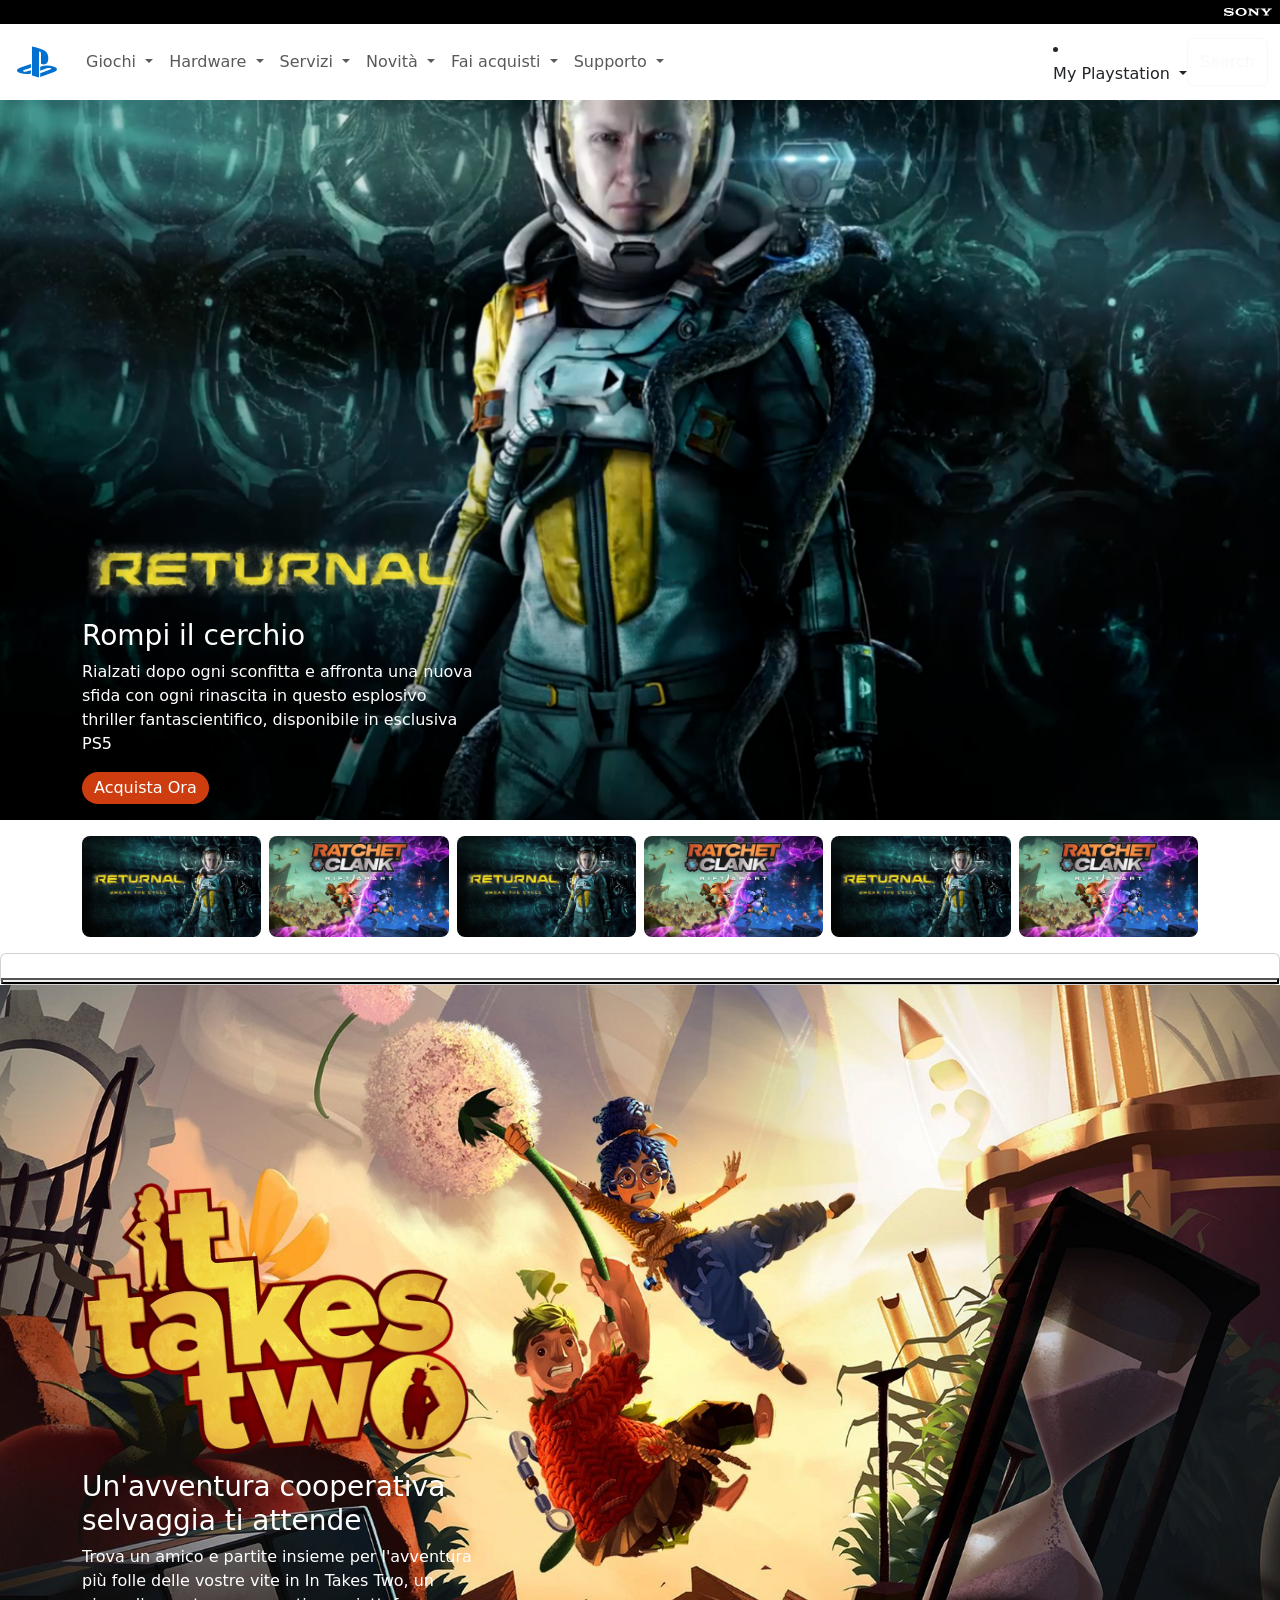
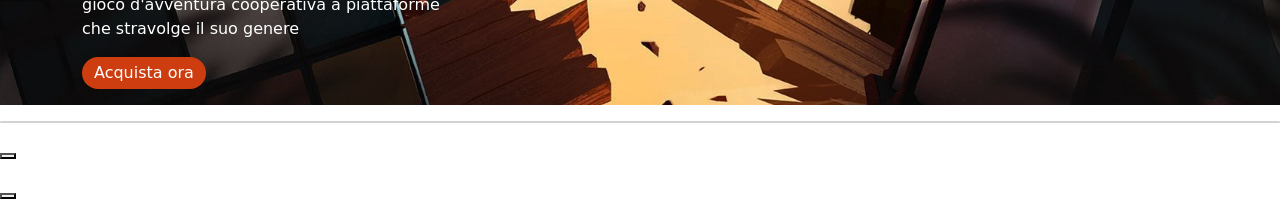
==== index.html @ 04f94340 "add hero component + slider" ====
<!DOCTYPE html>
<html lang="en">
  <head>
    <meta charset="UTF-8" />
    <meta http-equiv="X-UA-Compatible" content="IE=edge" />
    <meta name="viewport" content="width=device-width, initial-scale=1.0" />
    <link
      href="https://cdn.jsdelivr.net/npm/bootstrap@5.0.2/dist/css/bootstrap.min.css"
      rel="stylesheet"
      integrity="sha384-EVSTQN3/azprG1Anm3QDgpJLIm9Nao0Yz1ztcQTwFspd3yD65VohhpuuCOmLASjC"
      crossorigin="anonymous"
    />
    <script
      src="https://cdn.jsdelivr.net/npm/bootstrap@5.0.2/dist/js/bootstrap.bundle.min.js"
      integrity="sha384-MrcW6ZMFYlzcLA8Nl+NtUVF0sA7MsXsP1UyJoMp4YLEuNSfAP+JcXn/tWtIaxVXM"
      crossorigin="anonymous"
    ></script>

    <link rel="stylesheet" href="./css/style.css" />
    <title>Playstation</title>
  </head>

  <body>
    <header>
      <div class="justify-content-end d-flex">
        <img src="./img/sony_logo.svg" alt="Logo Sony" />
      </div>
      <nav class="navbar navbar-expand-lg navbar-light">
        <div class="container-fluid">
          <a class="navbar-brand" href="#">
            <img src="./img/play_logo.svg" alt="Logo Playstation" />
          </a>

          <button
            class="navbar-toggler"
            type="button"
            data-bs-toggle="collapse"
            data-bs-target="#navbarColor01"
            aria-controls="navbarColor01"
            aria-expanded="false"
            aria-label="Toggle navigation"
          >
            <span class="navbar-toggler-icon"></span>
          </button>
          <div class="collapse navbar-collapse" id="navbarColor01">
            <ul class="navbar-nav me-auto mb-2 mb-lg-0">
              <li class="nav-item dropdown">
                <a
                  class="nav-link dropdown-toggle"
                  href="#"
                  id="navbarGames"
                  role="button"
                  data-bs-toggle="dropdown"
                  aria-expanded="false"
                >
                  Giochi
                </a>
                <ul class="dropdown-menu" aria-labelledby="navbarGames"></ul>
              </li>

              <li class="nav-item dropdown">
                <a
                  class="nav-link dropdown-toggle"
                  href="#"
                  id="navbarHardware"
                  role="button"
                  data-bs-toggle="dropdown"
                  aria-expanded="false"
                >
                  Hardware
                </a>
                <ul class="dropdown-menu" aria-labelledby="navbarHardware"></ul>
              </li>

              <li class="nav-item dropdown">
                <a
                  class="nav-link dropdown-toggle"
                  href="#"
                  id="navbarServices"
                  role="button"
                  data-bs-toggle="dropdown"
                  aria-expanded="false"
                >
                  Servizi
                </a>
                <ul class="dropdown-menu" aria-labelledby="navbarServices"></ul>
              </li>

              <li class="nav-item dropdown">
                <a
                  class="nav-link dropdown-toggle"
                  href="#"
                  id="navbarNews"
                  role="button"
                  data-bs-toggle="dropdown"
                  aria-expanded="false"
                >
                  Novità
                </a>
                <ul class="dropdown-menu" aria-labelledby="navbarNews"></ul>
              </li>

              <li class="nav-item dropdown">
                <a
                  class="nav-link dropdown-toggle"
                  href="#"
                  id="navbarBuy"
                  role="button"
                  data-bs-toggle="dropdown"
                  aria-expanded="false"
                >
                  Fai acquisti
                </a>
                <ul class="dropdown-menu" aria-labelledby="navbarBuy"></ul>
              </li>

              <li class="nav-item dropdown">
                <a
                  class="nav-link dropdown-toggle"
                  href="#"
                  id="navbarSupport"
                  role="button"
                  data-bs-toggle="dropdown"
                  aria-expanded="false"
                >
                  Supporto
                </a>
                <ul class="dropdown-menu" aria-labelledby="navbarSupport"></ul>
              </li>
            </ul>
            <div class="d-flex">
              <li class="nav-item dropdown">
                <a
                  class="nav-link dropdown-toggle"
                  href="#"
                  id="navbarMyPlaystation"
                  role="button"
                  data-bs-toggle="dropdown"
                  aria-expanded="false"
                >
                  My Playstation
                </a>
                <ul
                  class="dropdown-menu"
                  aria-labelledby="navbarMyPlaystation"
                ></ul>
              </li>

              <button class="btn btn-outline-light" type="submit">
                Search
              </button>
            </div>
          </div>
        </div>
      </nav>
    </header>

    <section class="hero-carousel">
      <div class="hero hero--returnal">
        <div
          class="container text-white d-flex flex-column justify-content-end"
        >
          <img
            class="returnal-banner-logo"
            src="./img/returnal-hero-banner-logo.png"
            alt="Logo Returnal"
          />
          <h3>Rompi il cerchio</h3>
          <p>
            Rialzati dopo ogni sconfitta e affronta una nuova sfida con ogni
            rinascita in questo esplosivo thriller fantascientifico, disponibile
            in esclusiva PS5
          </p>
          <button class="btn btn-pill align-self-start">Acquista Ora</button>
        </div>
      </div>

      <div class="container hero-carousel__slider">
        <div class="row row-cols-2 row-cols-sm-3 row-cols-lg-6 g-2">
          <div class="col">
            <img
              class="rounded-3 slider-img slider-img--active"
              src="./img/returnal-listing-thumb-01-ps5.jpg"
              alt=""
            />
          </div>

          <div class="col">
            <img
              class="rounded-3 slider-img"
              src="./img/ratchet-and-clank-rift-apart-keyart.jpg"
              alt=""
            />
          </div>

          <div class="col">
            <img
              class="rounded-3 slider-img"
              src="./img/returnal-listing-thumb-01-ps5.jpg"
              alt=""
            />
          </div>

          <div class="col">
            <img
              class="rounded-3 slider-img"
              src="./img/ratchet-and-clank-rift-apart-keyart.jpg"
              alt=""
            />
          </div>

          <div class="col">
            <img
              class="rounded-3 slider-img"
              src="./img/returnal-listing-thumb-01-ps5.jpg"
              alt=""
            />
          </div>

          <div class="col">
            <img
              class="rounded-3 slider-img"
              src="./img/ratchet-and-clank-rift-apart-keyart.jpg"
              alt=""
            />
          </div>
        </div>
      </div>
    </section>

    <section class="ps5">
      <div class="section-header">
        <h2></h2>
        <p></p>
      </div>

      <div class="card card--hor">
        <h3></h3>
        <p></p>
        <button></button>
      </div>
      <!-- imgs-grid -->
    </section>

    <section class="hero hero--it-takes-two">
      <div class="container text-white d-flex flex-column justify-content-end">
        <img
          class="it-takes-two-banner-logo"
          src="./img/it-takes-two-logo.png"
          alt="Logo It Takes Two"
        />
        <h3>Un'avventura cooperativa selvaggia ti attende</h3>
        <p>
          Trova un amico e partite insieme per l'avventura più folle delle
          vostre vite in In Takes Two, un gioco d'avventura cooperativa a
          piattaforme che stravolge il suo genere
        </p>
        <button class="btn btn-pill align-self-start">Acquista ora</button>
      </div>
    </section>

    <section class="new-releases">
      <div class="section-header">
        <h2></h2>
        <p></p>
      </div>

      <!-- cards-grid -->
      <div class="card-game"></div>
    </section>

    <section class="ps4">
      <div class="section-header">
        <h2></h2>
        <p></p>
      </div>

      <!-- cards-grid -->
      <div class="card card--ver"></div>
    </section>

    <section class="ps-plus banner">
      <p></p>
      <button></button>
      <img src="" alt="" />
    </section>

    <section class="ps-store-discounts">
      <div class="section-header">
        <h2></h2>
        <p></p>
      </div>

      <!-- imgs-grid -->
    </section>

    <section class="ps-now banner">
      <p></p>
      <button></button>
      <img src="" alt="" />
    </section>

    <section class="socials"></section>

    <footer></footer>
  </body>
</html>
---- css/style.css ----
:root {
  --btn-orange: #cd3d0f;
}

img {
  width: 100%;
}

header .justify-content-end {
  background-color: black;
  padding: 0.5rem;
}

header .justify-content-end img {
  width: 3rem;
}

.hero {
  background-size: cover;
  background-position: center;
  background-repeat: no-repeat;
  height: 80vh;
}

.hero--returnal {
  background-image: url(../img/jumbo-bg.png);
}

.hero--it-takes-two {
  background-image: url(../img/it-takes-two-hero-banner-desktop.jpg);
}

.hero.hero--returnal .container,
.hero.hero--it-takes-two .container {
  height: 100%;
  padding-bottom: 1rem;
}

.hero-carousel__slider {
  margin-top: 1rem;
}

.returnal-banner-logo {
  width: 65%;
  margin-bottom: 1rem;
}

.it-takes-two-banner-logo {
  width: 65%;
  margin-bottom: 1rem;
}

.btn-pill {
  border-radius: 50px;
  background-color: var(--btn-orange);
  color: white;
  border: none;
  padding: 0.5rem 0.75rem;
  line-height: 1;
}

@media screen and (min-width: 992px) {
  .hero h3,
  .hero p,
  .hero img {
    width: 35%;
  }
}
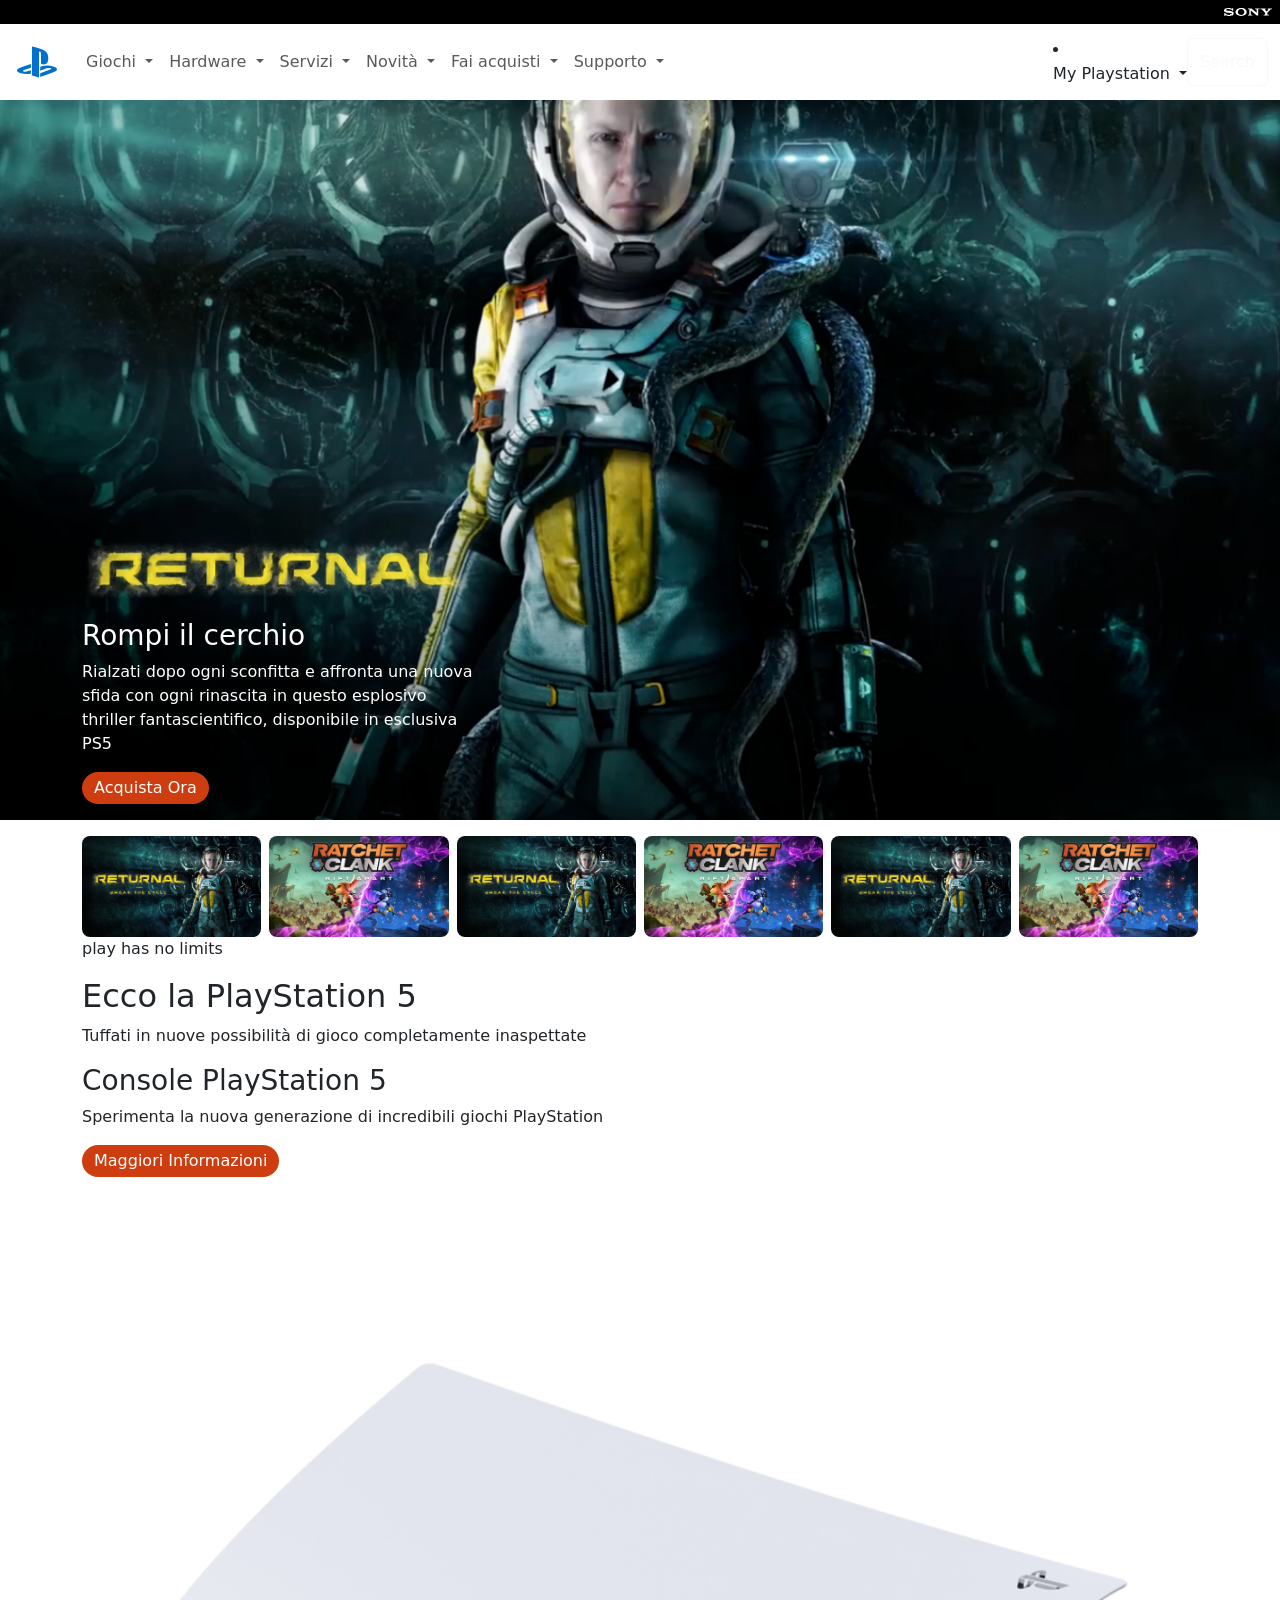
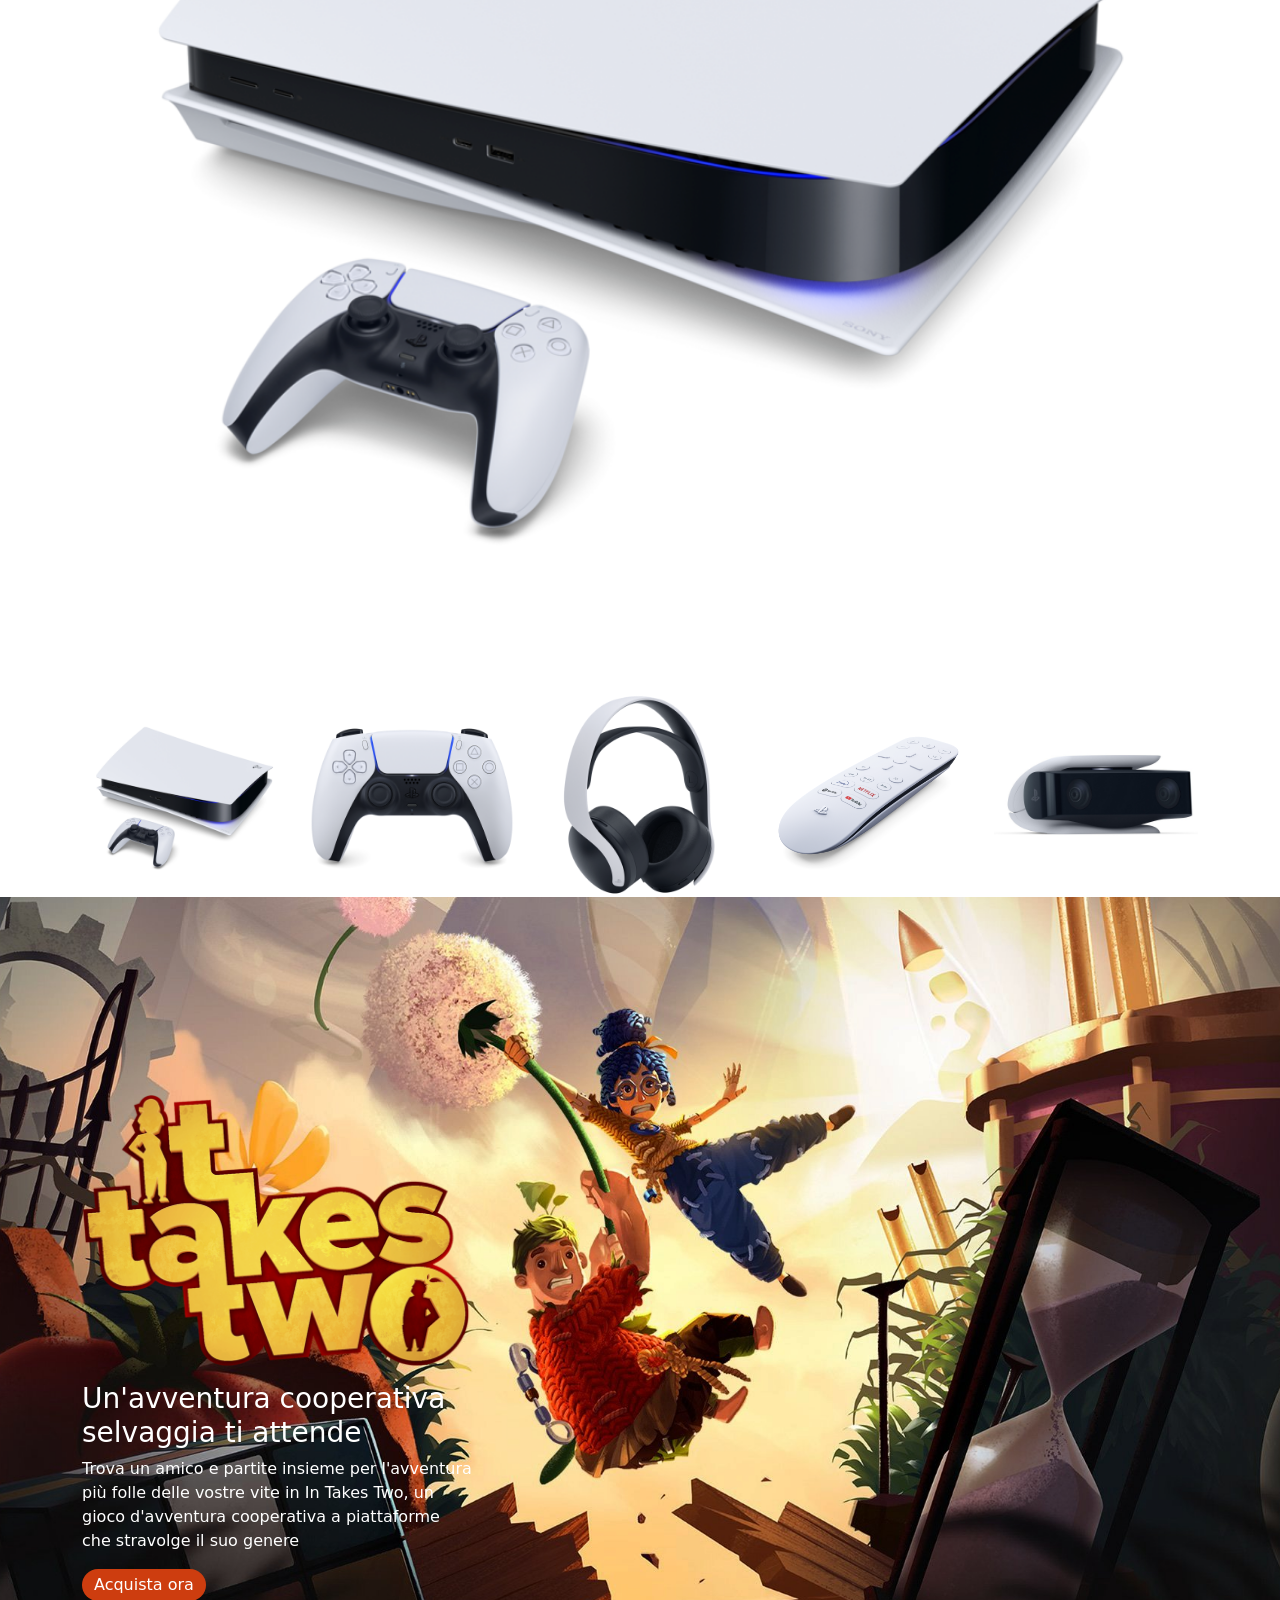
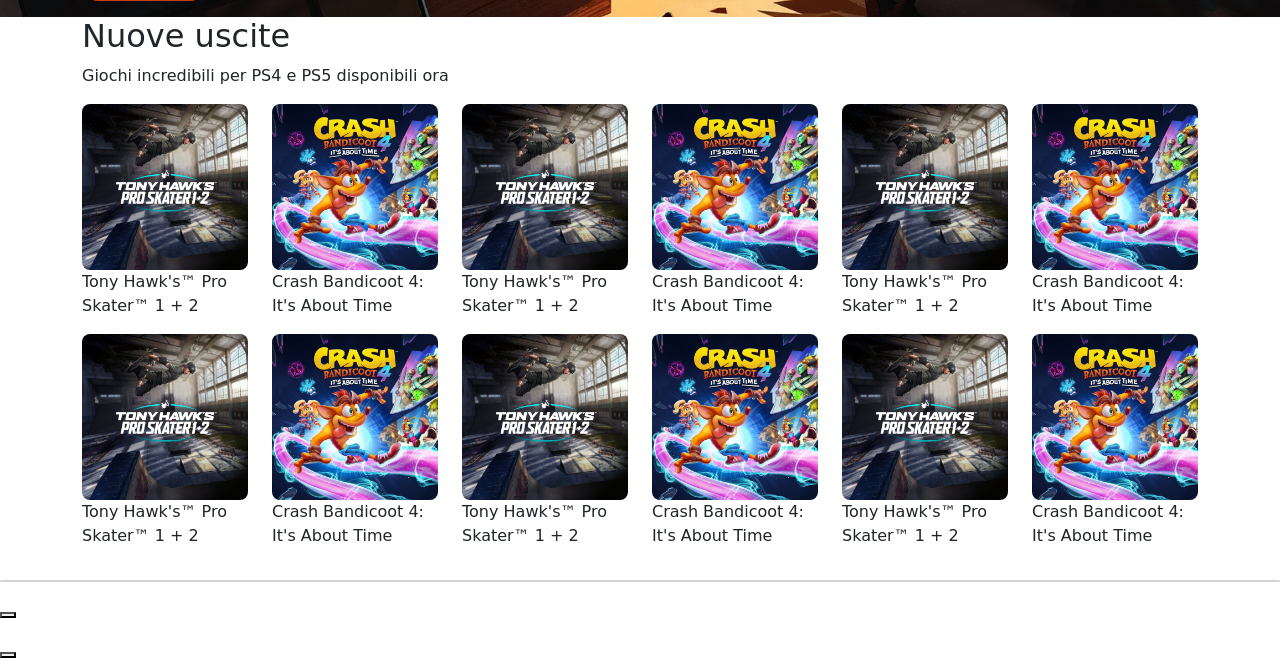
==== commit d44de700: "add "new releases"" ====
--- a/index.html
+++ b/index.html
@@ -229,17 +229,62 @@
     </section>
 
     <section class="ps5">
-      <div class="section-header">
-        <h2></h2>
-        <p></p>
-      </div>
-
-      <div class="card card--hor">
-        <h3></h3>
-        <p></p>
-        <button></button>
-      </div>
-      <!-- imgs-grid -->
+      <div class="section-header container">
+        <p class="ps5__subtitle">play has no limits</p>
+        <h2>Ecco la PlayStation 5</h2>
+        <p>Tuffati in nuove possibilità di gioco completamente inaspettate</p>
+      </div>
+
+      <div class="card-custom card--hor container">
+        <h3>Console PlayStation 5</h3>
+        <p>Sperimenta la nuova generazione di incredibili giochi PlayStation</p>
+        <button class="btn btn-pill btn--blue">Maggiori Informazioni</button>
+        <img src="./img/playstation-5-thumb.png" alt="Ps5" />
+      </div>
+
+      <div class="container">
+        <div class="row row-cols-3 row-cols-md-5">
+          <div class="col ps5__image--active">
+            <img
+              class="ps5__image"
+              src="./img/playstation-5-thumb.png"
+              alt="Ps5"
+            />
+          </div>
+
+          <div class="col">
+            <img
+              class="ps5__image"
+              src="./img/joypad-thumb.png"
+              alt="Ps5 Joypad"
+            />
+          </div>
+
+          <div class="col">
+            <img
+              class="ps5__image"
+              src="./img/headset-thumb.png"
+              alt="Ps5 Headset"
+            />
+          </div>
+
+          <div class="col">
+            <img
+              class="ps5__image"
+              src="./img/remote-thumb.png"
+              alt="Ps5 Remote"
+            />
+          </div>
+
+          <div class="col">
+            <img
+              class="ps5__image"
+              src="./img/camera-thumb.jpg"
+              alt="Ps5 Camera"
+            />
+          </div>
+        </div>
+      </div>
     </section>
 
     <section class="hero hero--it-takes-two">
@@ -260,13 +305,134 @@
     </section>
 
     <section class="new-releases">
-      <div class="section-header">
-        <h2></h2>
-        <p></p>
-      </div>
-
-      <!-- cards-grid -->
-      <div class="card-game"></div>
+      <div class="section-header text-start container">
+        <h2>Nuove uscite</h2>
+        <p>Giochi incredibili per PS4 e PS5 disponibili ora</p>
+      </div>
+
+      <div class="container">
+        <div class="row row-cols-2 row-cols-sm-3 row-cols-lg-6">
+          <div class="col">
+            <div class="card-game">
+              <img
+                class="rounded-3"
+                src="./img/tony-hawks-pro-skater-1-2-store-art.jpg"
+              />
+              <p>Tony Hawk's™ Pro Skater™ 1 + 2</p>
+            </div>
+          </div>
+
+          <div class="col">
+            <div class="card-game">
+              <img
+                class="rounded-3"
+                src="./img/crash-bandicoot-4-its-about-time-store-art.jpg"
+              />
+              <p>Crash Bandicoot 4: It's About Time</p>
+            </div>
+          </div>
+
+          <div class="col">
+            <div class="card-game">
+              <img
+                class="rounded-3"
+                src="./img/tony-hawks-pro-skater-1-2-store-art.jpg"
+              />
+              <p>Tony Hawk's™ Pro Skater™ 1 + 2</p>
+            </div>
+          </div>
+
+          <div class="col">
+            <div class="card-game">
+              <img
+                class="rounded-3"
+                src="./img/crash-bandicoot-4-its-about-time-store-art.jpg"
+              />
+              <p>Crash Bandicoot 4: It's About Time</p>
+            </div>
+          </div>
+
+          <div class="col">
+            <div class="card-game">
+              <img
+                class="rounded-3"
+                src="./img/tony-hawks-pro-skater-1-2-store-art.jpg"
+              />
+              <p>Tony Hawk's™ Pro Skater™ 1 + 2</p>
+            </div>
+          </div>
+
+          <div class="col">
+            <div class="card-game">
+              <img
+                class="rounded-3"
+                src="./img/crash-bandicoot-4-its-about-time-store-art.jpg"
+              />
+              <p>Crash Bandicoot 4: It's About Time</p>
+            </div>
+          </div>
+
+          <div class="col">
+            <div class="card-game">
+              <img
+                class="rounded-3"
+                src="./img/tony-hawks-pro-skater-1-2-store-art.jpg"
+              />
+              <p>Tony Hawk's™ Pro Skater™ 1 + 2</p>
+            </div>
+          </div>
+
+          <div class="col">
+            <div class="card-game">
+              <img
+                class="rounded-3"
+                src="./img/crash-bandicoot-4-its-about-time-store-art.jpg"
+              />
+              <p>Crash Bandicoot 4: It's About Time</p>
+            </div>
+          </div>
+
+          <div class="col">
+            <div class="card-game">
+              <img
+                class="rounded-3"
+                src="./img/tony-hawks-pro-skater-1-2-store-art.jpg"
+              />
+              <p>Tony Hawk's™ Pro Skater™ 1 + 2</p>
+            </div>
+          </div>
+
+          <div class="col">
+            <div class="card-game">
+              <img
+                class="rounded-3"
+                src="./img/crash-bandicoot-4-its-about-time-store-art.jpg"
+              />
+              <p>Crash Bandicoot 4: It's About Time</p>
+            </div>
+          </div>
+
+          <div class="col">
+            <div class="card-game">
+              <img
+                class="rounded-3"
+                src="./img/tony-hawks-pro-skater-1-2-store-art.jpg"
+              />
+              <p>Tony Hawk's™ Pro Skater™ 1 + 2</p>
+            </div>
+          </div>
+
+          <div class="col">
+            <div class="card-game">
+              <img
+                class="rounded-3"
+                src="./img/crash-bandicoot-4-its-about-time-store-art.jpg"
+              />
+              <p>Crash Bandicoot 4: It's About Time</p>
+            </div>
+          </div>
+        </div>
+      </div>
     </section>
 
     <section class="ps4">
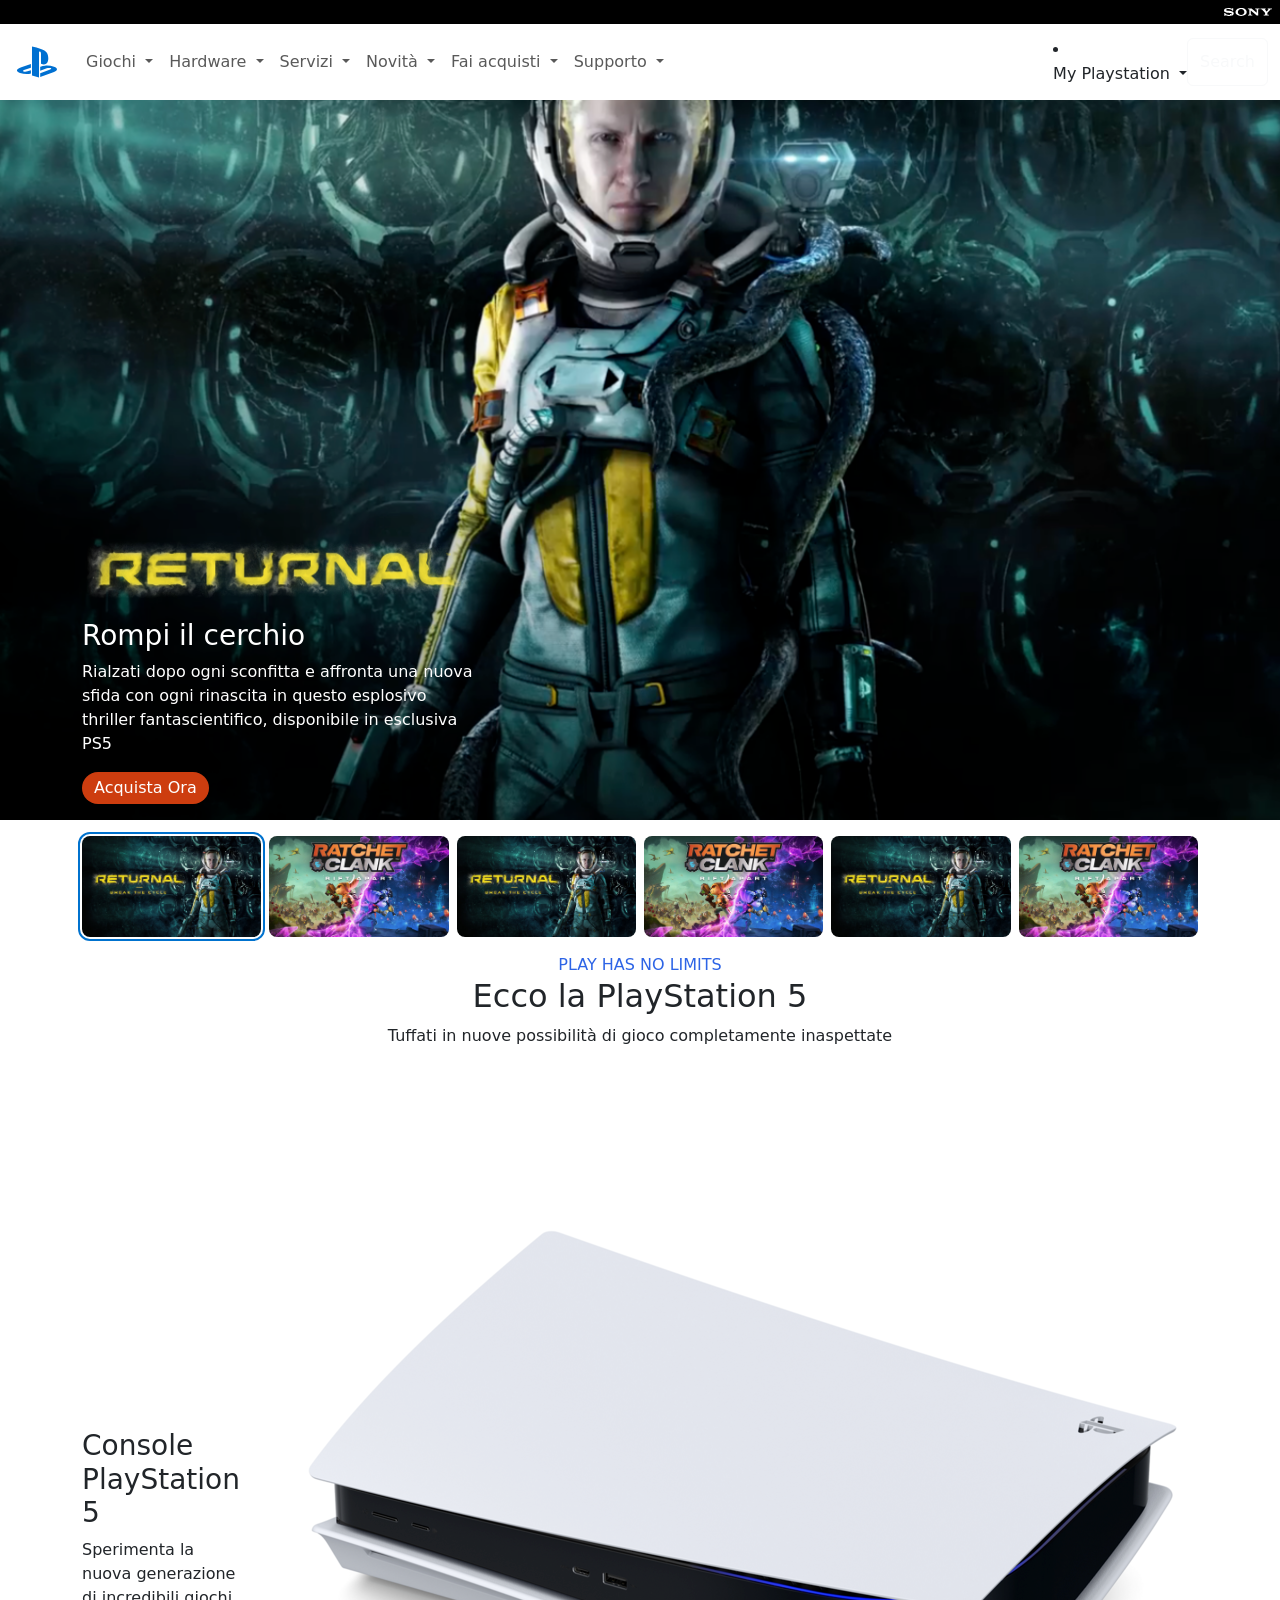
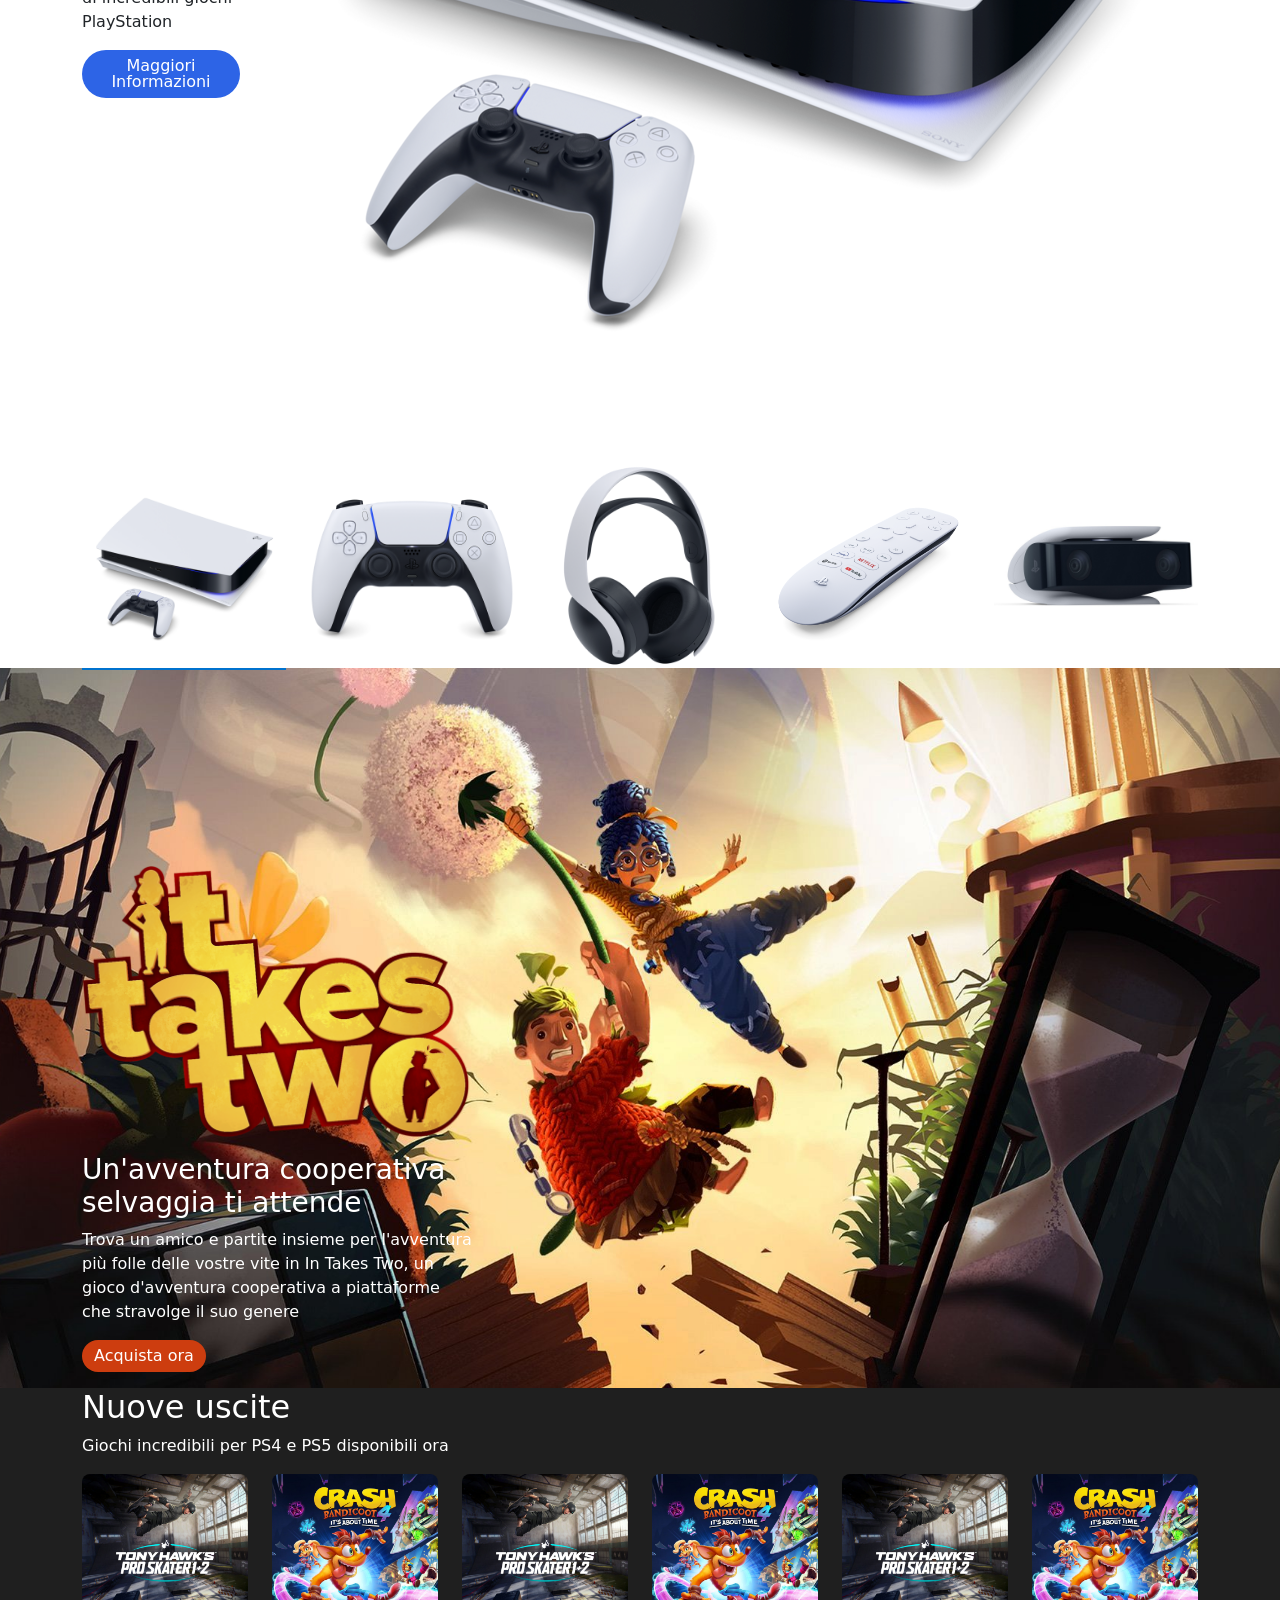
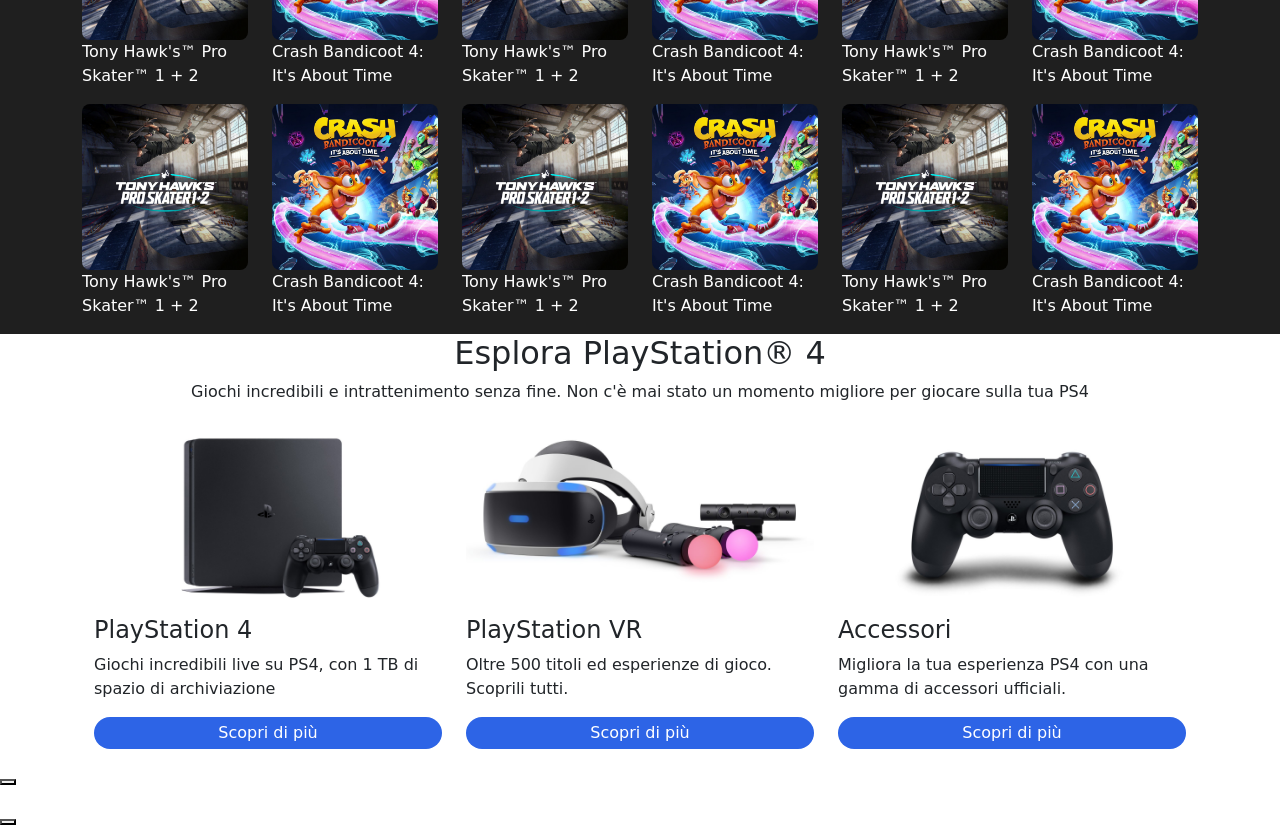
==== commit 52f79d24: "add ps4" ====
--- a/index.html
+++ b/index.html
@@ -236,9 +236,13 @@
       </div>
 
       <div class="card-custom card--hor container">
-        <h3>Console PlayStation 5</h3>
-        <p>Sperimenta la nuova generazione di incredibili giochi PlayStation</p>
-        <button class="btn btn-pill btn--blue">Maggiori Informazioni</button>
+        <div class="card-description">
+          <h3>Console PlayStation 5</h3>
+          <p>
+            Sperimenta la nuova generazione di incredibili giochi PlayStation
+          </p>
+          <button class="btn btn-pill btn--blue">Maggiori Informazioni</button>
+        </div>
         <img src="./img/playstation-5-thumb.png" alt="Ps5" />
       </div>
 
@@ -435,14 +439,54 @@
       </div>
     </section>
 
-    <section class="ps4">
+    <section class="ps4 container">
       <div class="section-header">
-        <h2></h2>
-        <p></p>
-      </div>
-
-      <!-- cards-grid -->
-      <div class="card card--ver"></div>
+        <h2>Esplora PlayStation® 4</h2>
+        <p>
+          Giochi incredibili e intrattenimento senza fine. Non c'è mai stato un
+          momento migliore per giocare sulla tua PS4
+        </p>
+      </div>
+
+      <div class="container">
+        <div class="row row-cols-1 row-cols-md-3">
+          <div class="col">
+            <div class="card-custom card--ver">
+              <img
+                src="./img/ps4-slim-homepage-image-block.jpg"
+                alt="Ps4 Slim"
+              />
+              <h4>PlayStation 4</h4>
+              <p>
+                Giochi incredibili live su PS4, con 1 TB di spazio di
+                archiviazione
+              </p>
+              <button class="btn btn-pill btn--blue">Scopri di più</button>
+            </div>
+          </div>
+
+          <div class="col">
+            <div class="card-custom card--ver">
+              <img src="./img/double11-202010-tw-psvr.jpg" alt="VR" />
+              <h4>PlayStation VR</h4>
+              <p>Oltre 500 titoli ed esperienze di gioco. Scoprili tutti.</p>
+              <button class="btn btn-pill btn--blue">Scopri di più</button>
+            </div>
+          </div>
+
+          <div class="col">
+            <div class="card-custom card--ver">
+              <img src="./img/dualshock-4-listing-thumb.jpg" alt="Dualshock" />
+              <h4>Accessori</h4>
+              <p>
+                Migliora la tua esperienza PS4 con una gamma di accessori
+                ufficiali.
+              </p>
+              <button class="btn btn-pill btn--blue">Scopri di più</button>
+            </div>
+          </div>
+        </div>
+      </div>
     </section>
 
     <section class="ps-plus banner">
--- a/css/style.css
+++ b/css/style.css
@@ -1,5 +1,7 @@
 :root {
   --btn-orange: #cd3d0f;
+  --btn-blue: #2d64e6;
+  --bg-grey: #1f1f1f;
 }
 
 img {
@@ -37,7 +39,12 @@
 }
 
 .hero-carousel__slider {
-  margin-top: 1rem;
+  padding-block: 1rem;
+}
+
+.slider-img--active {
+  outline: 2px solid #0072ce;
+  outline-offset: 0.125rem;
 }
 
 .returnal-banner-logo {
@@ -59,6 +66,46 @@
   line-height: 1;
 }
 
+.btn--blue {
+  background-color: var(--btn-blue);
+}
+
+.section-header {
+  text-align: center;
+}
+
+.ps5__subtitle {
+  color: var(--btn-blue);
+  text-transform: uppercase;
+  margin-bottom: 0;
+}
+
+.ps5__image--active {
+  position: relative;
+}
+
+.ps5__image--active::after {
+  border-bottom: 2px solid #0072ce;
+  display: block;
+  content: "";
+  position: absolute;
+  left: 0.75rem;
+  right: 0.75rem;
+}
+
+.new-releases {
+  background-color: var(--bg-grey);
+  color: white;
+}
+
+.card-custom {
+  display: flex;
+  flex-direction: column;
+}
+
+.card--ver {
+}
+
 @media screen and (min-width: 992px) {
   .hero h3,
   .hero p,
@@ -66,3 +113,10 @@
     width: 35%;
   }
 }
+
+@media screen and (min-width: 768px) {
+  .card--hor {
+    flex-direction: row;
+    align-items: center;
+  }
+}
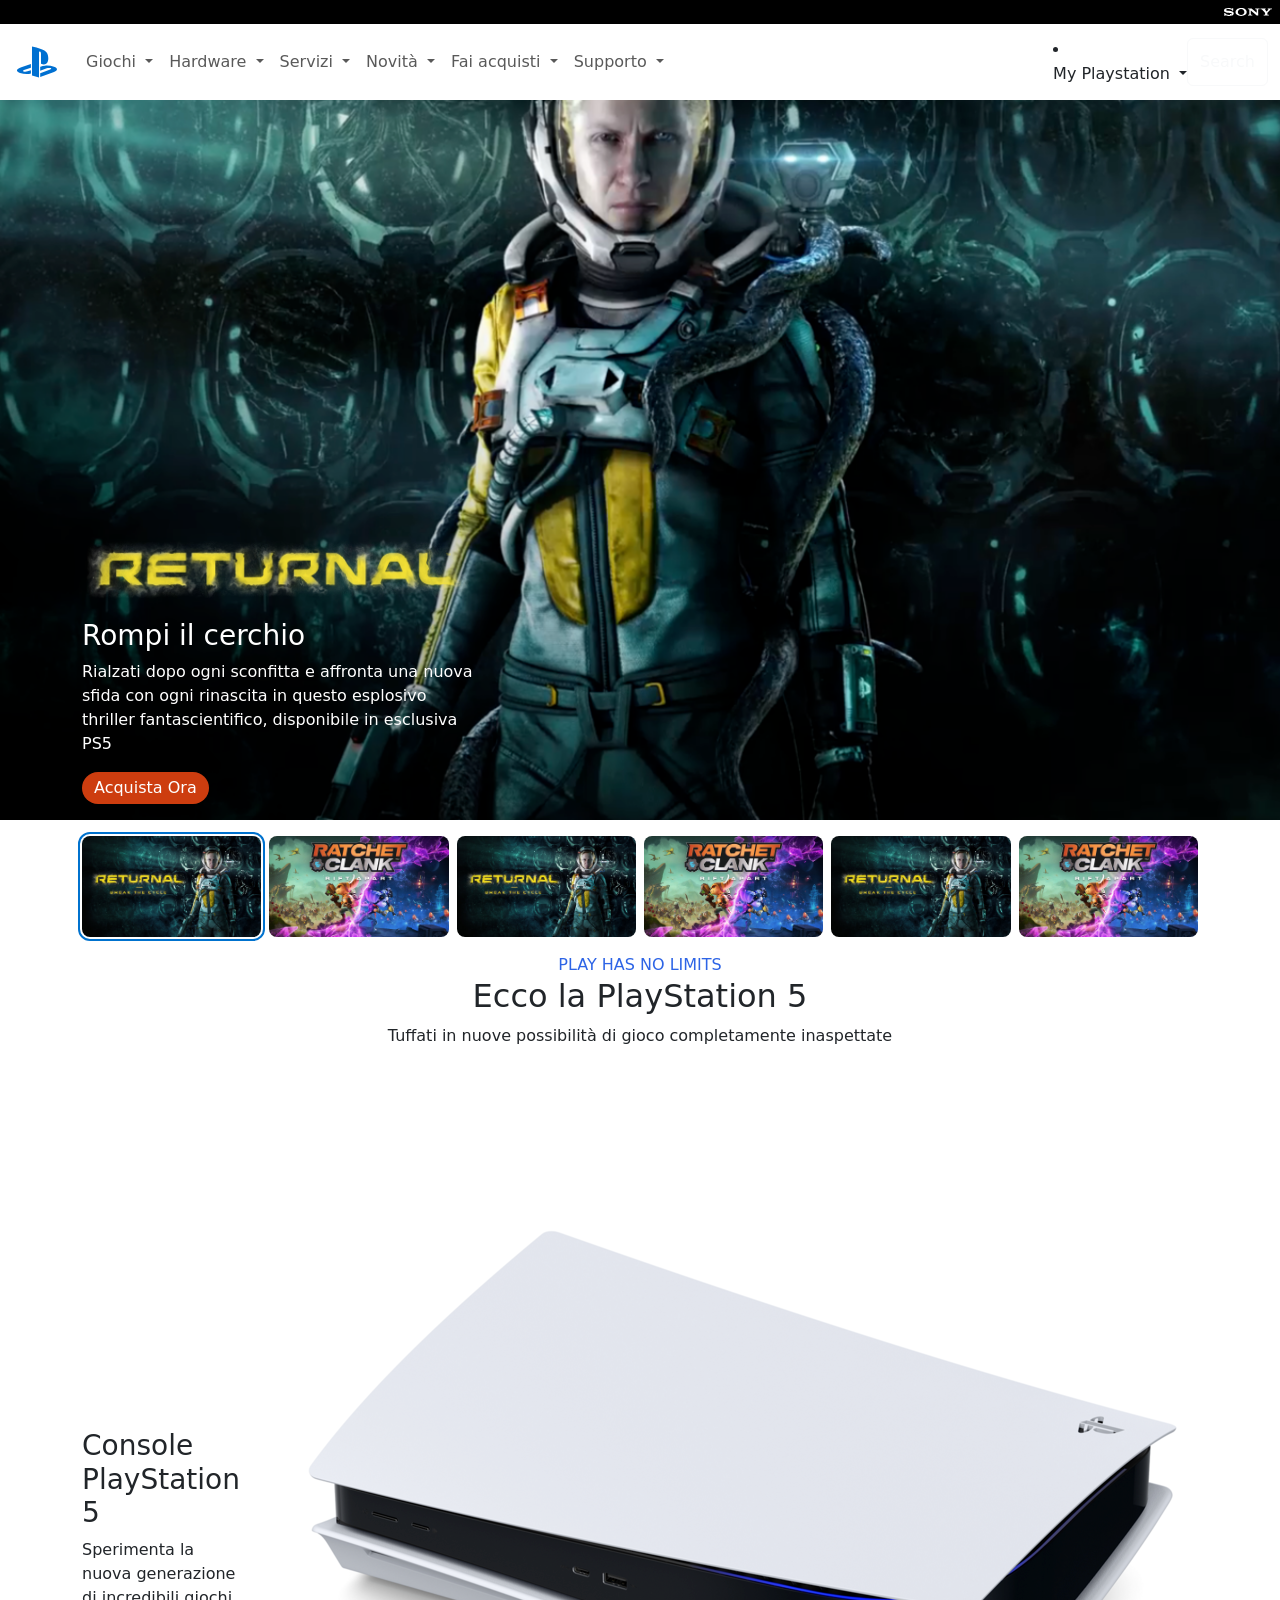
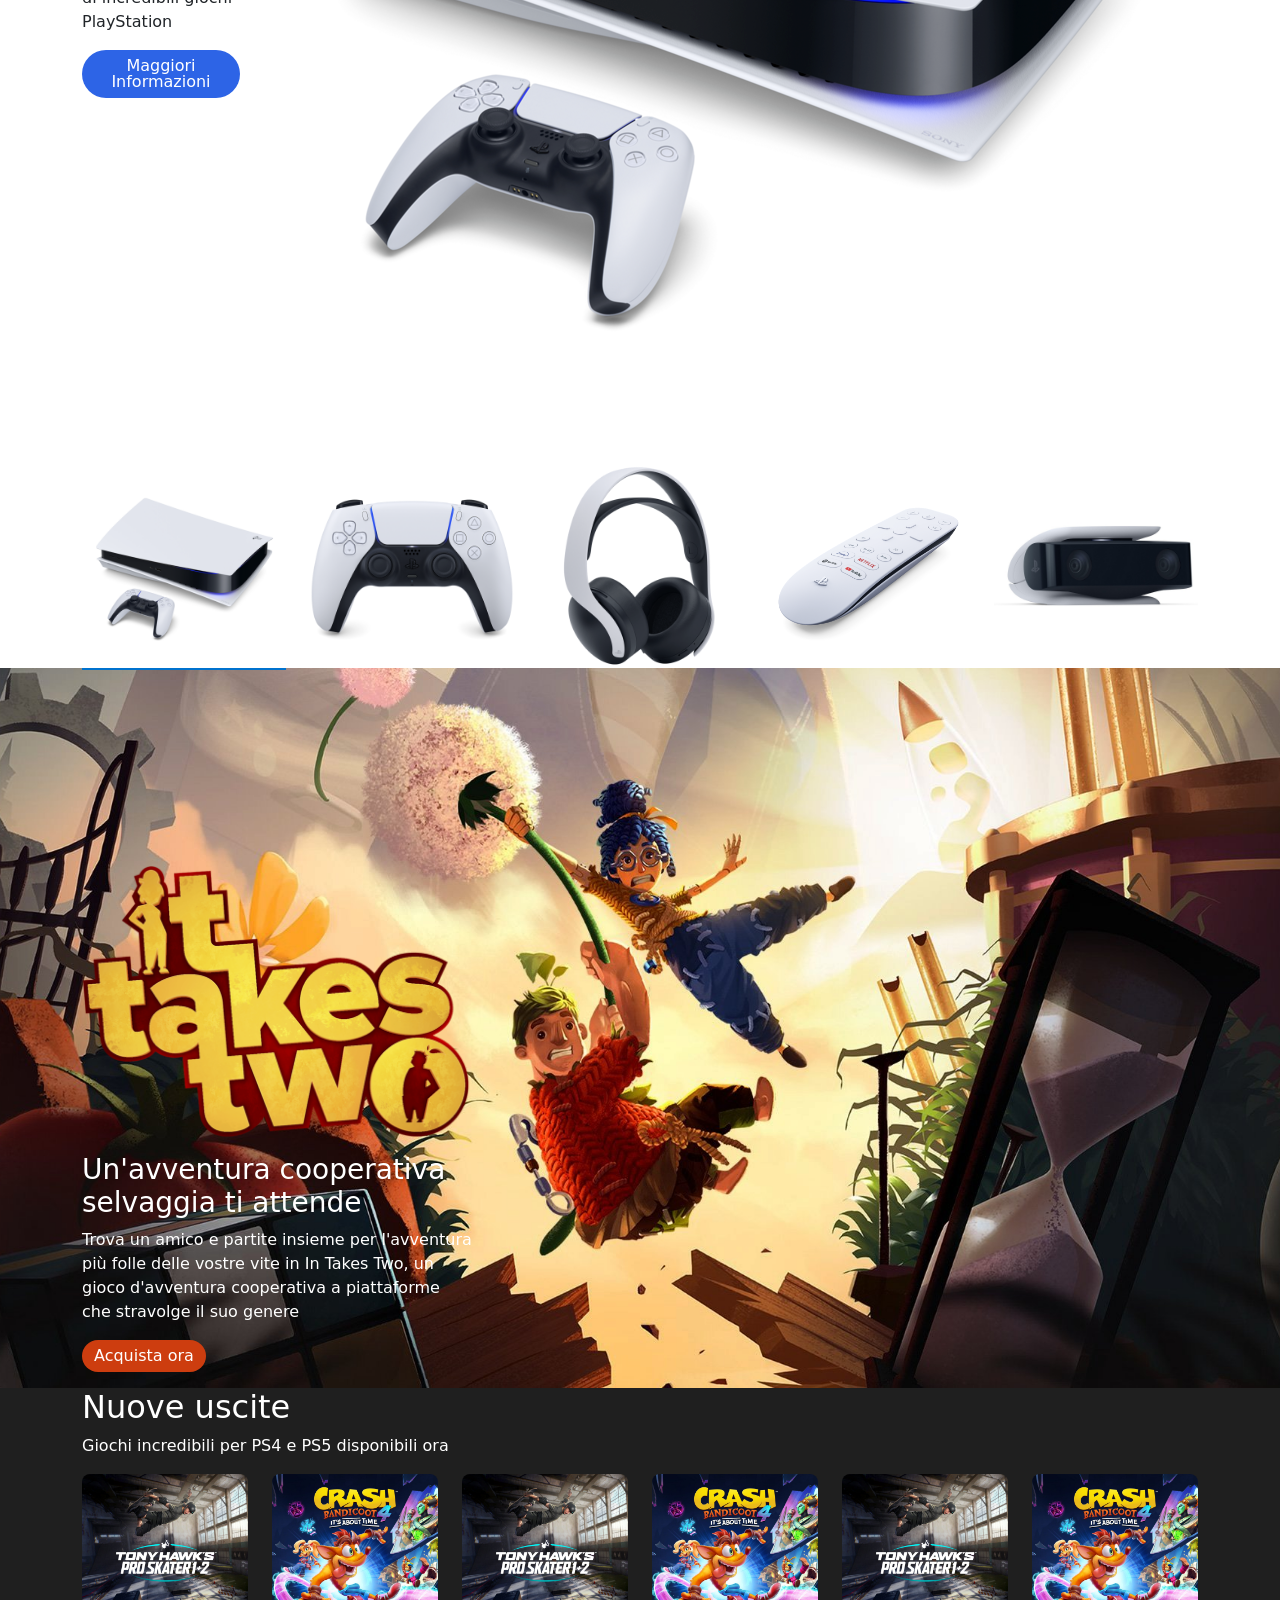
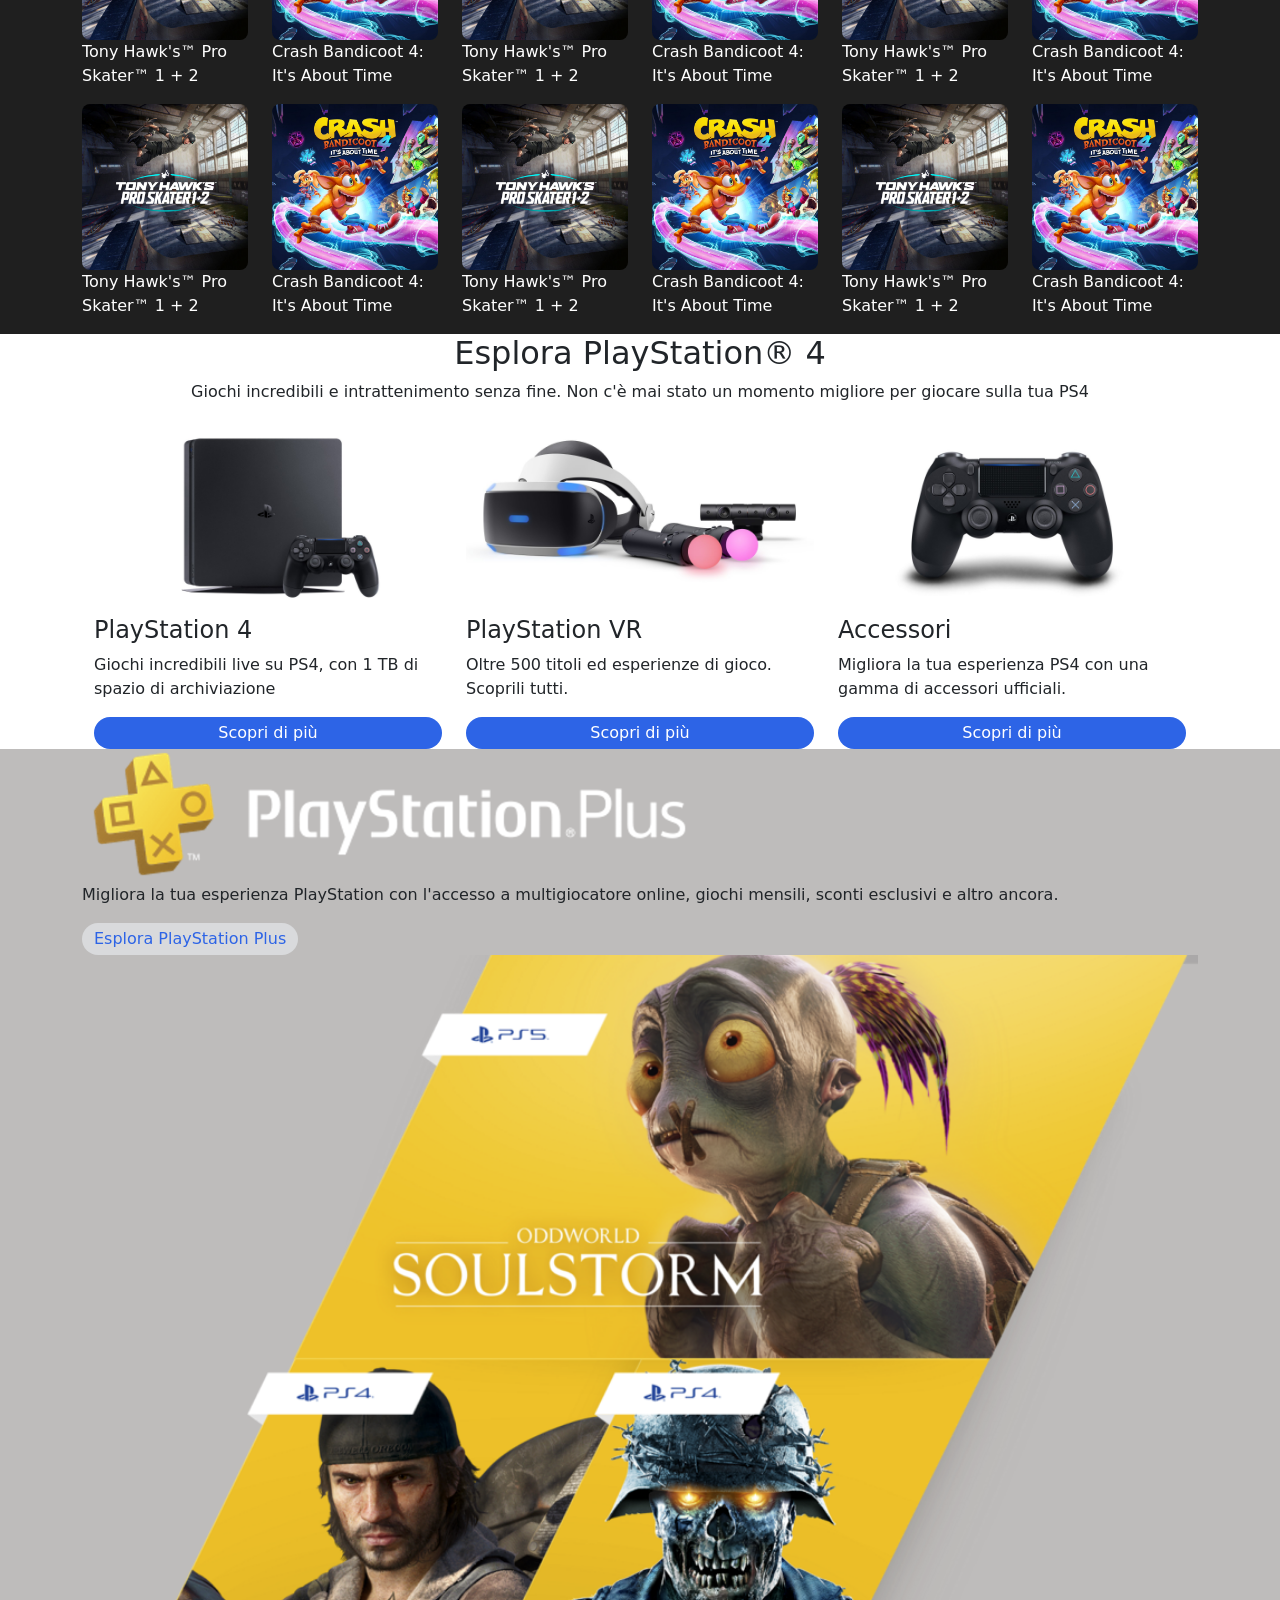
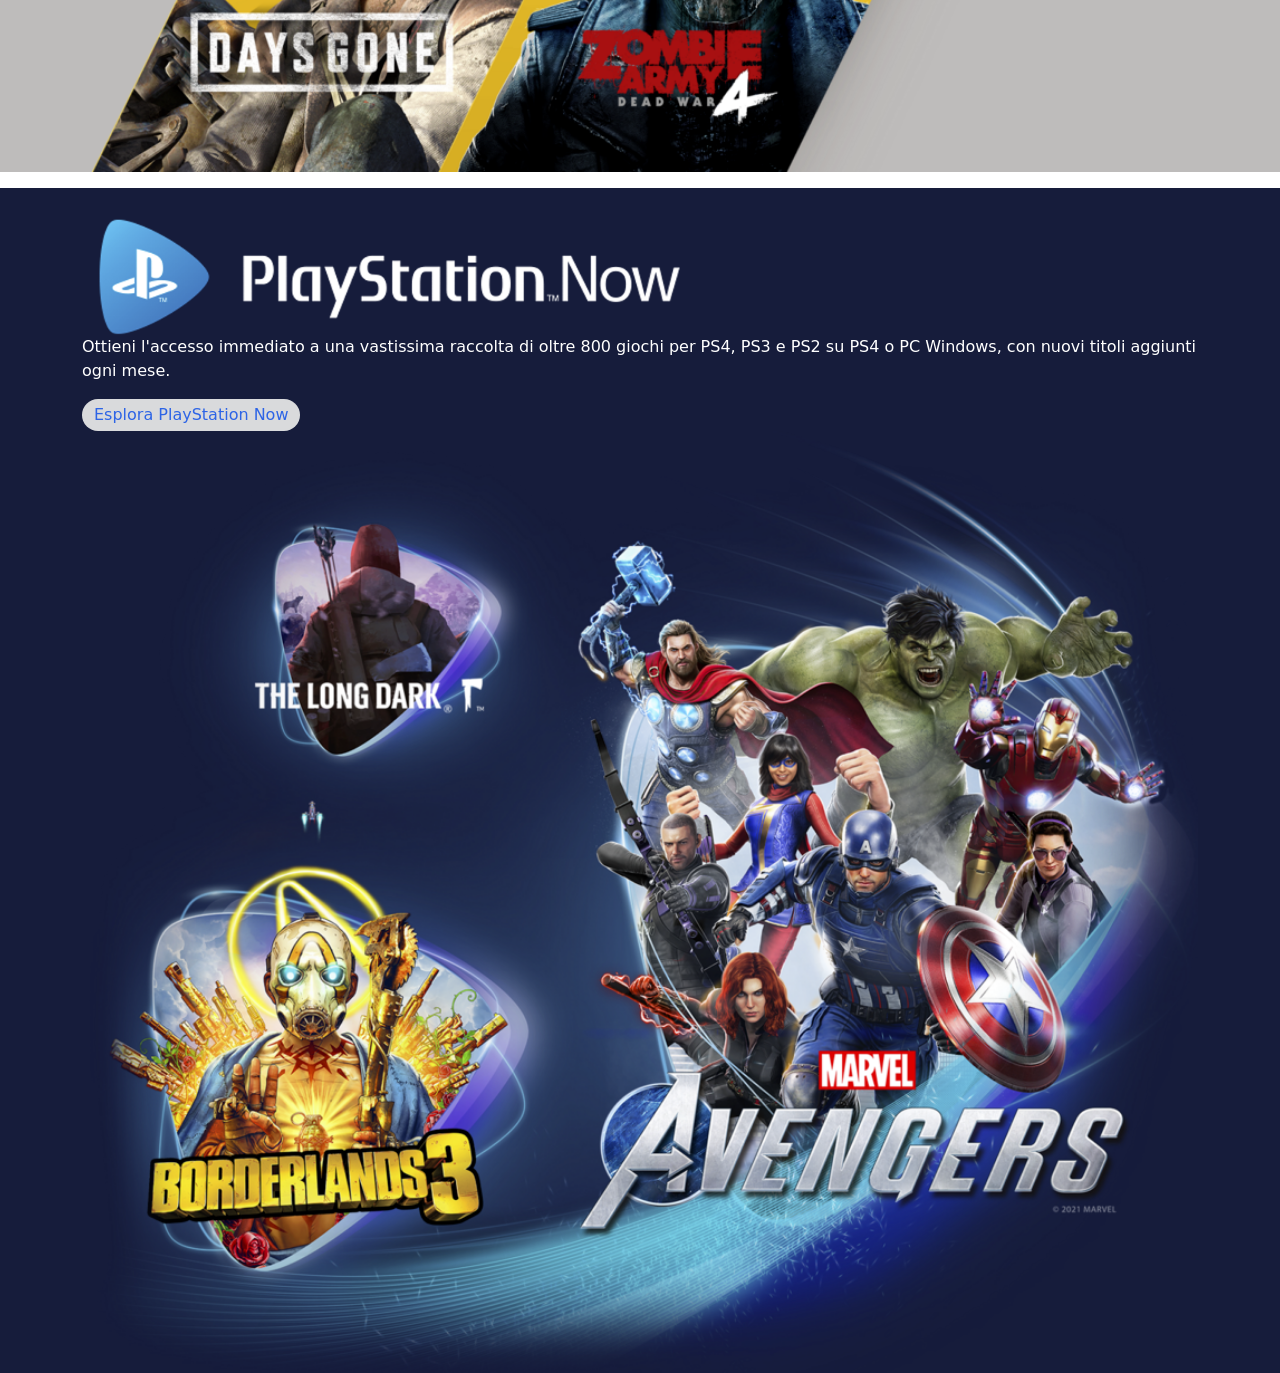
==== commit c08e900b: "add section banner" ====
--- a/index.html
+++ b/index.html
@@ -490,9 +490,31 @@
     </section>
 
     <section class="ps-plus banner">
-      <p></p>
-      <button></button>
-      <img src="" alt="" />
+      <div class="container">
+        <div class="row">
+          <div class="ps-plus__description col">
+            <img
+              class="ps-plus__logo"
+              src="./img/ps-plus-logo.png"
+              alt="Logo Ps Plus"
+            />
+            <p>
+              Migliora la tua esperienza PlayStation con l'accesso a
+              multigiocatore online, giochi mensili, sconti esclusivi e altro
+              ancora.
+            </p>
+            <button class="btn btn-pill btn--grey">
+              Esplora PlayStation Plus
+            </button>
+          </div>
+
+          <img
+            class="col"
+            src="./img/ps-plus-april-monthly-games-featured-image-block.png"
+            alt="Ps plus, giochi di aprile"
+          />
+        </div>
+      </div>
     </section>
 
     <section class="ps-store-discounts">
@@ -504,10 +526,32 @@
       <!-- imgs-grid -->
     </section>
 
-    <section class="ps-now banner">
-      <p></p>
-      <button></button>
-      <img src="" alt="" />
+    <section class="ps-now banner text-white">
+      <div class="container">
+        <div class="row">
+          <div class="ps-now__description col">
+            <img
+              class="ps-now__logo"
+              src="./img/ps-now-logo-two-column.png"
+              alt="Logo Ps Now"
+            />
+            <p>
+              Ottieni l'accesso immediato a una vastissima raccolta di oltre 800
+              giochi per PS4, PS3 e PS2 su PS4 o PC Windows, con nuovi titoli
+              aggiunti ogni mese.
+            </p>
+            <button class="btn btn-pill btn--grey">
+              Esplora PlayStation Now
+            </button>
+          </div>
+
+          <img
+            class="col"
+            src="./img/ps-now-april-featured-image-block.png"
+            alt="Ps now, giochi di aprile"
+          />
+        </div>
+      </div>
     </section>
 
     <section class="socials"></section>
--- a/css/style.css
+++ b/css/style.css
@@ -1,7 +1,10 @@
 :root {
   --btn-orange: #cd3d0f;
   --btn-blue: #2d64e6;
+  --btn-grey: #d9dadc;
   --bg-grey: #1f1f1f;
+  --bg-light-grey: #bebcbb;
+  --bg-dark-blue: #161c3b;
 }
 
 img {
@@ -70,6 +73,11 @@
   background-color: var(--btn-blue);
 }
 
+.btn--grey {
+  background-color: var(--btn-grey);
+  color: var(--btn-blue);
+}
+
 .section-header {
   text-align: center;
 }
@@ -103,7 +111,22 @@
   flex-direction: column;
 }
 
-.card--ver {
+.ps-plus.banner {
+  background-color: var(--bg-light-grey);
+}
+
+.ps-plus__logo,
+.ps-now__logo {
+  width: 55%;
+}
+
+.ps-plus .row > img,
+.ps-now .row > img {
+  display: none;
+}
+
+.ps-now.banner {
+  background-color: var(--bg-dark-blue);
 }
 
 @media screen and (min-width: 992px) {
@@ -119,4 +142,9 @@
     flex-direction: row;
     align-items: center;
   }
+
+  .ps-plus .row > img,
+  .ps-now .row > img {
+    display: block;
+  }
 }
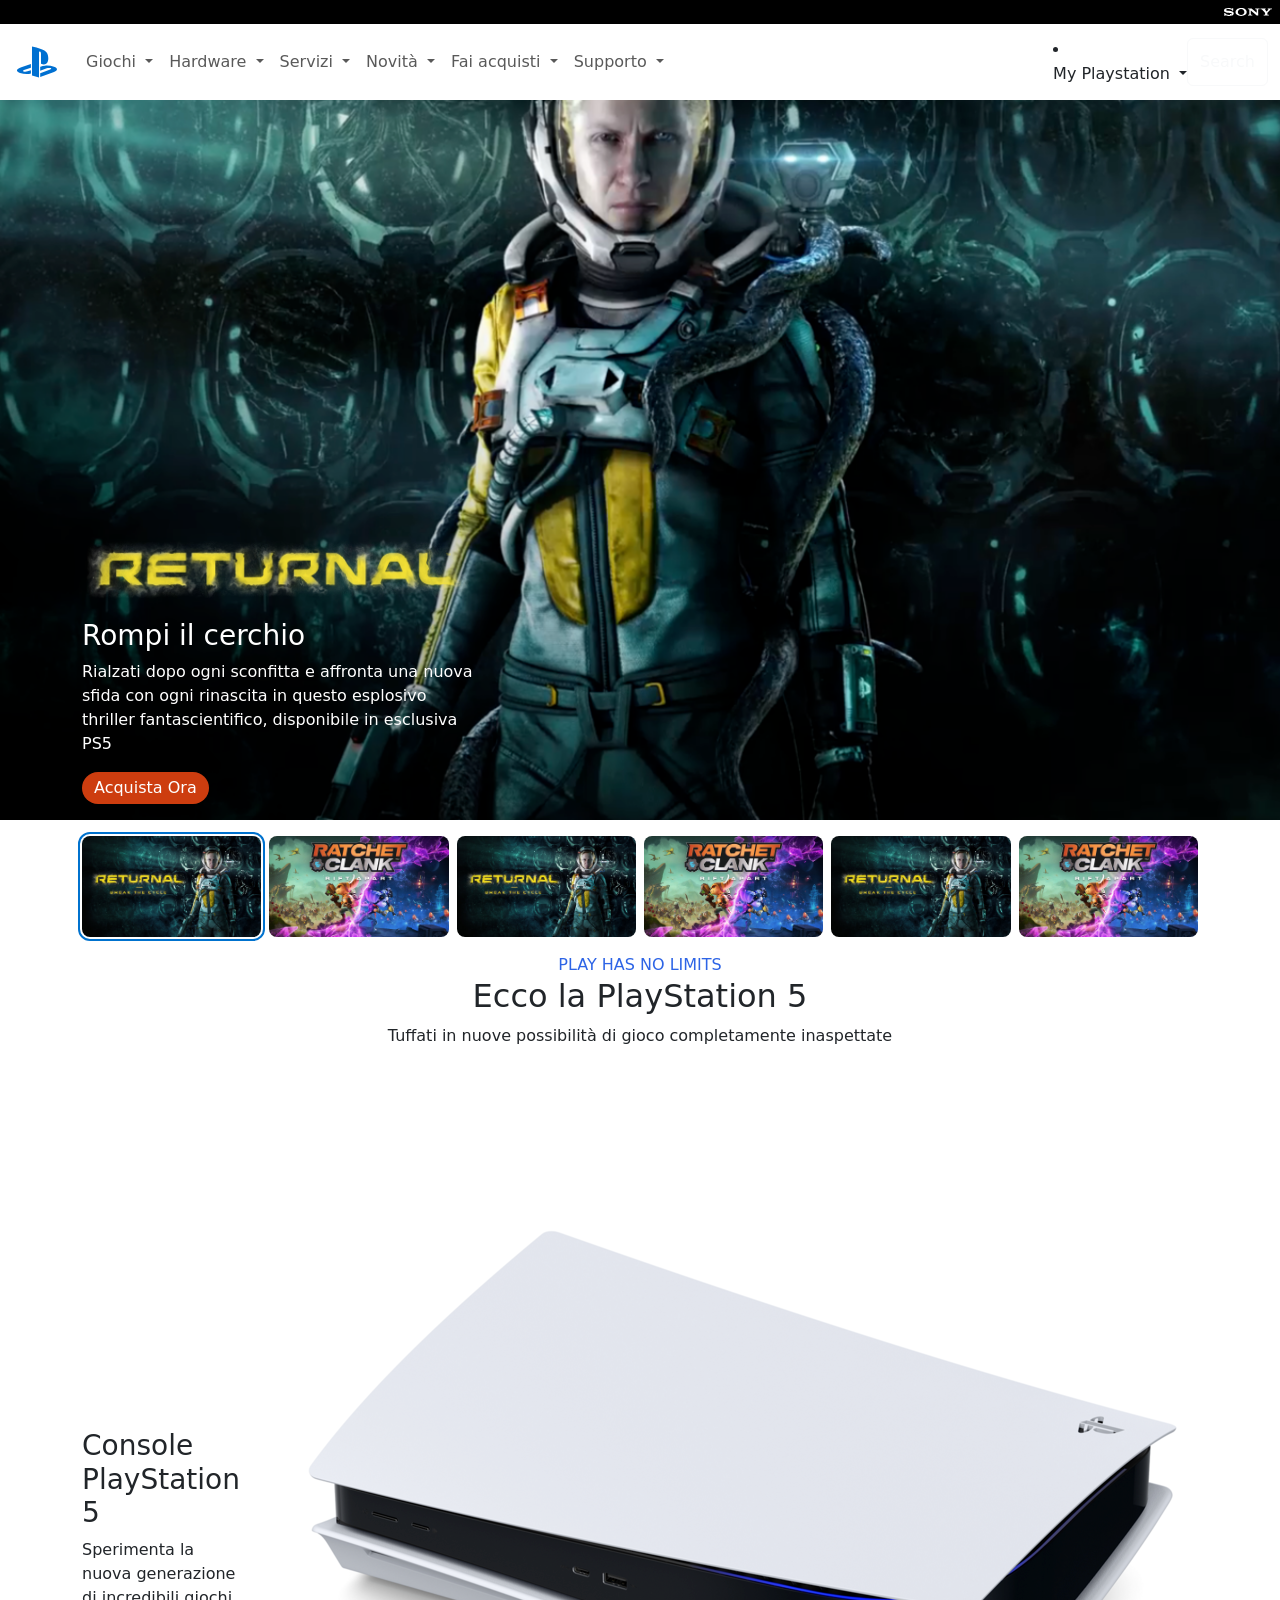
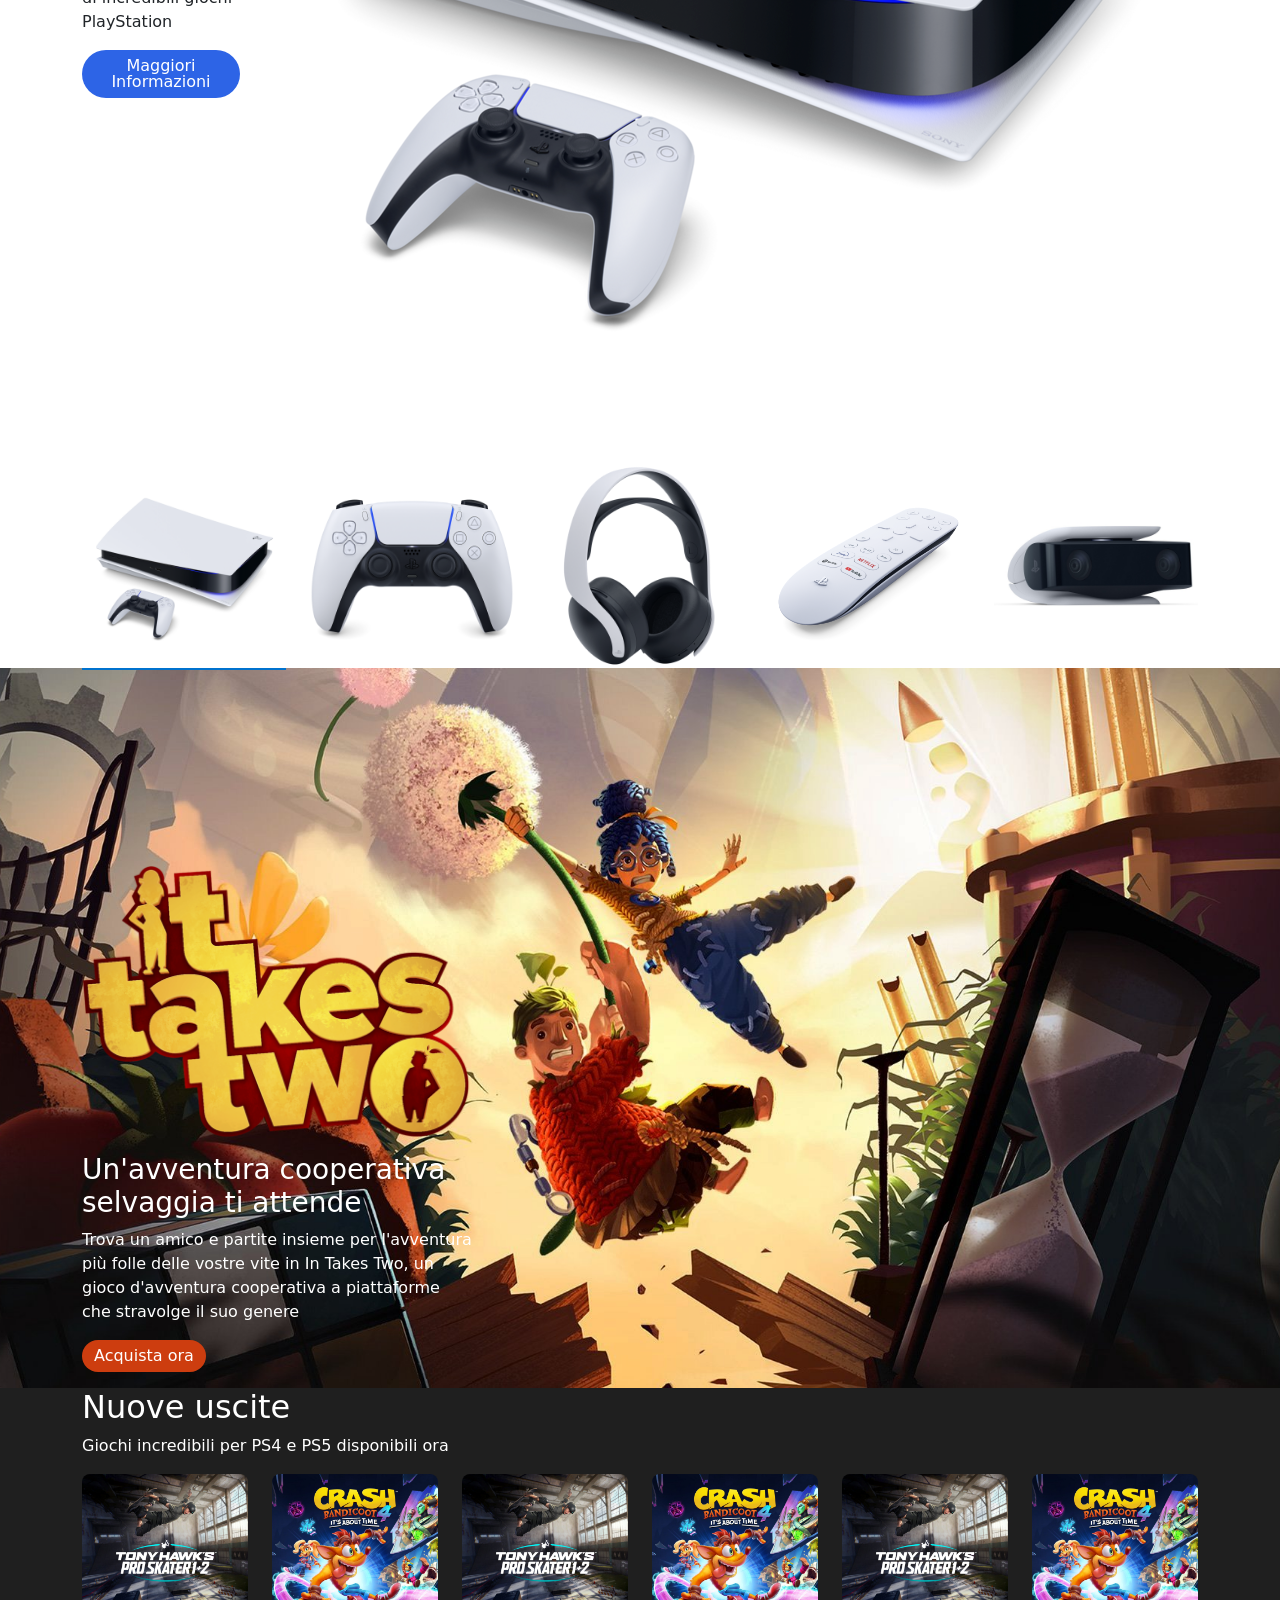
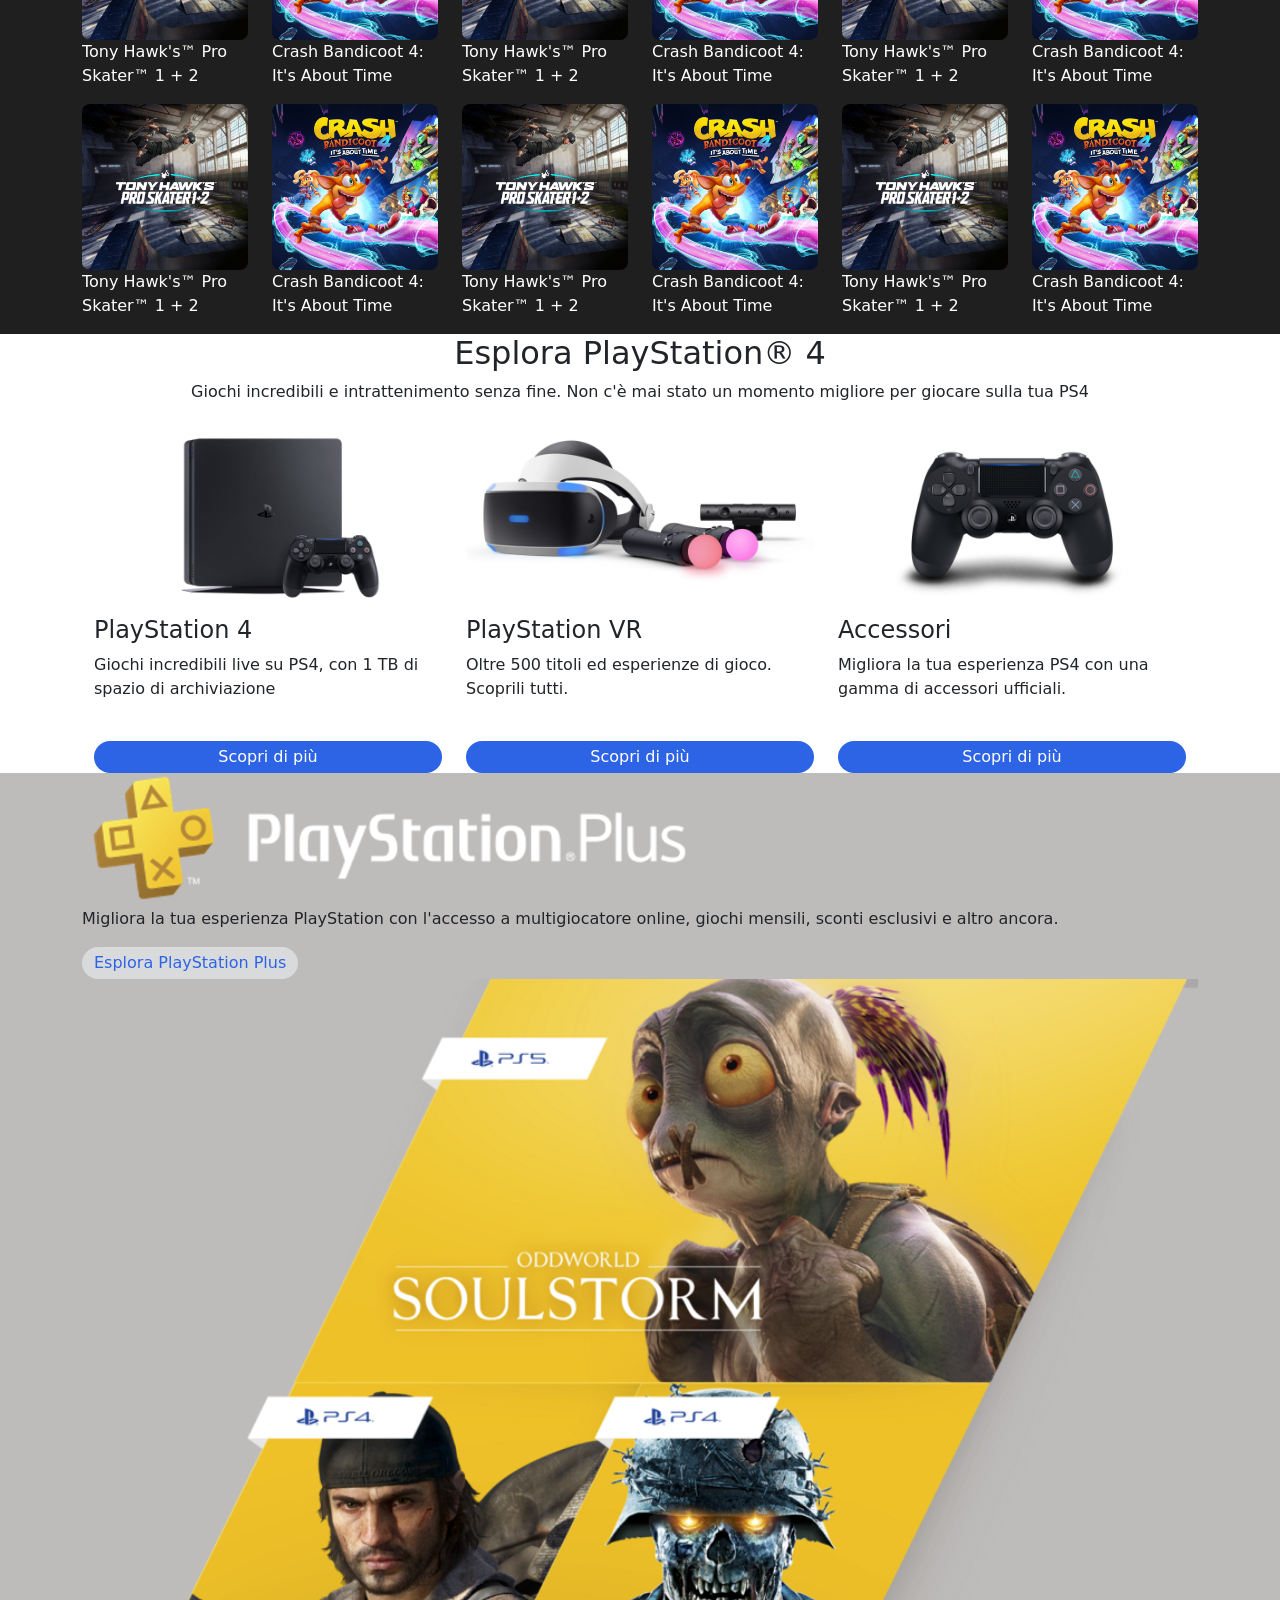
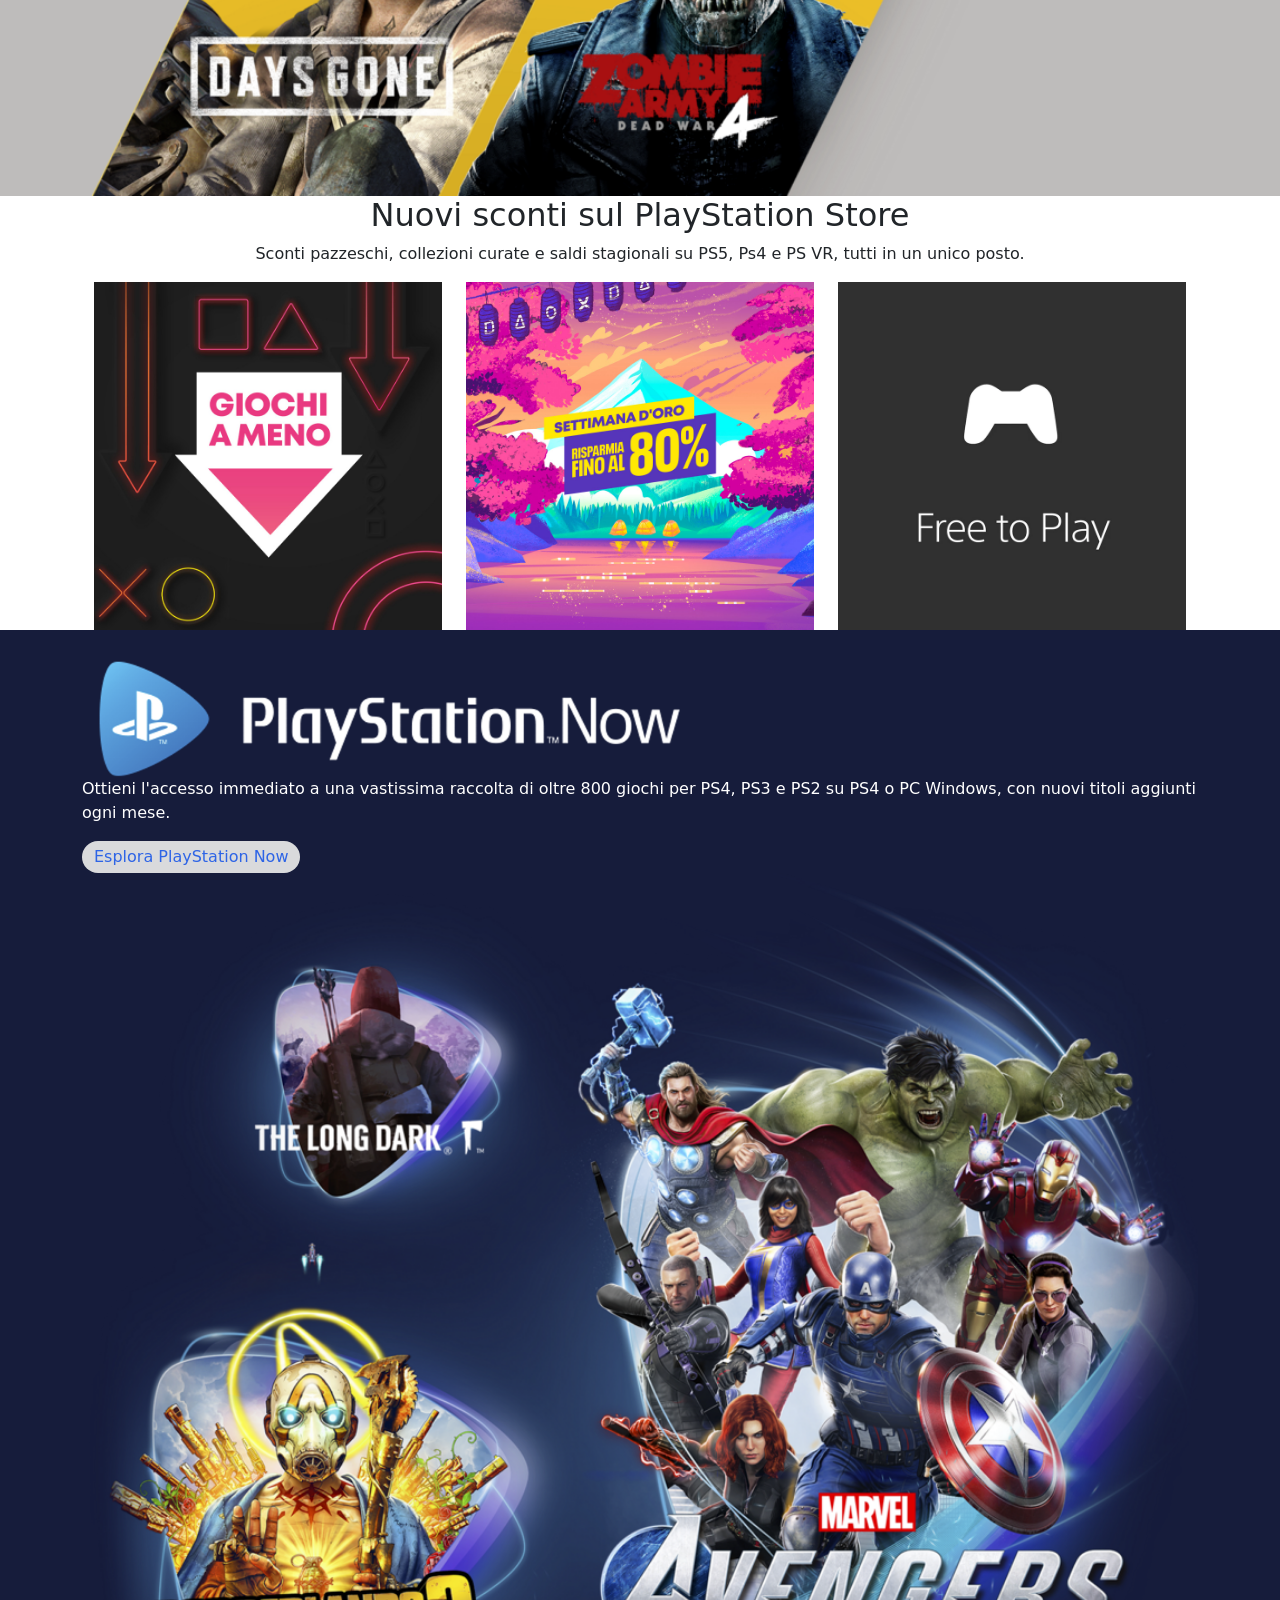
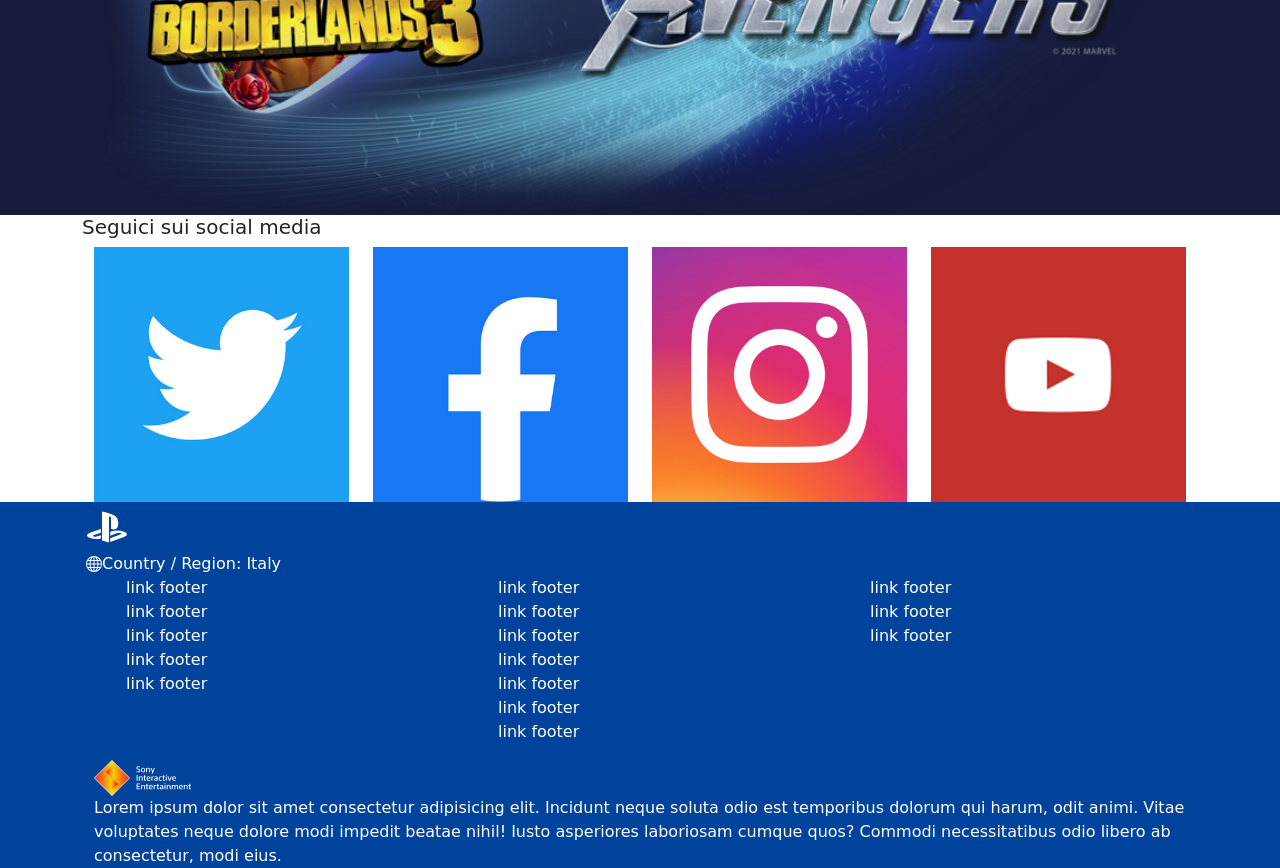
==== commit f9325c19: "add footer" ====
--- a/index.html
+++ b/index.html
@@ -517,13 +517,37 @@
       </div>
     </section>
 
-    <section class="ps-store-discounts">
+    <section class="ps-store-discounts container">
       <div class="section-header">
-        <h2></h2>
-        <p></p>
-      </div>
-
-      <!-- imgs-grid -->
+        <h2>Nuovi sconti sul PlayStation Store</h2>
+        <p>
+          Sconti pazzeschi, collezioni curate e saldi stagionali su PS5, Ps4 e
+          PS VR, tutti in un unico posto.
+        </p>
+      </div>
+
+      <div class="container">
+        <div class="row row-cols-1 row-cols-md-3">
+          <div class="col">
+            <img
+              src="./img/playstation-store-games-under-20-spotlight.jpg"
+              alt="Giochi a meno di 20 €"
+            />
+          </div>
+          <div class="col">
+            <img
+              src="./img/playstation-store-golden-week-sale-spotlight.jpg"
+              alt="Settimana d'oro"
+            />
+          </div>
+          <div class="col">
+            <img
+              src="./img/playstation-store-free-to-play-spotlight.png"
+              alt="Free to play"
+            />
+          </div>
+        </div>
+      </div>
     </section>
 
     <section class="ps-now banner text-white">
@@ -554,8 +578,118 @@
       </div>
     </section>
 
-    <section class="socials"></section>
-
-    <footer></footer>
+    <section class="socials container">
+      <h5>Seguici sui social media</h5>
+      <div class="container">
+        <div class="row row-cols-2 row-cols-md-4">
+          <div class="col">
+            <img src="./img/twitter.jpg" alt="Icona twitter" />
+          </div>
+          <div class="col">
+            <img src="./img/facebook.jpg" alt="Icona facebook" />
+          </div>
+          <div class="col">
+            <img src="./img/instagram.jpg" alt="Icona instagram" />
+          </div>
+          <div class="col">
+            <img src="./img/youtube.png" alt="Icona youtube" />
+          </div>
+        </div>
+      </div>
+    </section>
+
+    <footer class="text-white">
+      <div class="container">
+        <div class="footer__ps-logo">
+          <svg
+            class="shared-nav-ps-logo"
+            width="50px"
+            height="50px"
+            version="1.1"
+            xmlns="http://www.w3.org/2000/svg"
+            xmlns:xlink="http://www.w3.org/1999/xlink"
+            viewBox="0 0 50 50"
+            data-di-res-id="51237b9e-85bdd8e5"
+            data-di-rand="1620209019838"
+          >
+            <g>
+              <g>
+                <path
+                  d="M5.8,32.1C4.3,33.1,4.8,35,8,35.9c3.3,1.1,6.9,1.4,10.4,0.8c0.2,0,0.4-0.1,0.5-0.1v-3.4l-3.4,1.1
+       c-1.3,0.4-2.6,0.5-3.9,0.2c-1-0.3-0.8-0.9,0.4-1.4l6.9-2.4V27l-9.6,3.3C8.1,30.7,6.9,31.3,5.8,32.1z M29,17.1v9.7
+       c4.1,2,7.3,0,7.3-5.2c0-5.3-1.9-7.7-7.4-9.6C26,11,23,10.1,20,9.5v28.9l7,2.1V16.2c0-1.1,0-1.9,0.8-1.6C28.9,14.9,29,16,29,17.1z
+        M42,29.8c-2.9-1-6-1.4-9-1.1c-1.6,0.1-3.1,0.5-4.5,1l-0.3,0.1v3.9l6.5-2.4c1.3-0.4,2.6-0.5,3.9-0.2c1,0.3,0.8,0.9-0.4,1.4
+       l-10,3.7V40L42,34.9c1-0.4,1.9-0.9,2.7-1.7C45.4,32.2,45.1,30.8,42,29.8z"
+                  fill="#FFF"
+                ></path>
+              </g>
+            </g>
+          </svg>
+          <div class="d-flex align-items-center mx-1">
+            <svg
+              xmlns="http://www.w3.org/2000/svg"
+              width="16"
+              height="16"
+              fill="currentColor"
+              class="bi bi-globe"
+              viewBox="0 0 16 16"
+            >
+              <path
+                d="M0 8a8 8 0 1 1 16 0A8 8 0 0 1 0 8zm7.5-6.923c-.67.204-1.335.82-1.887 1.855A7.97 7.97 0 0 0 5.145 4H7.5V1.077zM4.09 4a9.267 9.267 0 0 1 .64-1.539 6.7 6.7 0 0 1 .597-.933A7.025 7.025 0 0 0 2.255 4H4.09zm-.582 3.5c.03-.877.138-1.718.312-2.5H1.674a6.958 6.958 0 0 0-.656 2.5h2.49zM4.847 5a12.5 12.5 0 0 0-.338 2.5H7.5V5H4.847zM8.5 5v2.5h2.99a12.495 12.495 0 0 0-.337-2.5H8.5zM4.51 8.5a12.5 12.5 0 0 0 .337 2.5H7.5V8.5H4.51zm3.99 0V11h2.653c.187-.765.306-1.608.338-2.5H8.5zM5.145 12c.138.386.295.744.468 1.068.552 1.035 1.218 1.65 1.887 1.855V12H5.145zm.182 2.472a6.696 6.696 0 0 1-.597-.933A9.268 9.268 0 0 1 4.09 12H2.255a7.024 7.024 0 0 0 3.072 2.472zM3.82 11a13.652 13.652 0 0 1-.312-2.5h-2.49c.062.89.291 1.733.656 2.5H3.82zm6.853 3.472A7.024 7.024 0 0 0 13.745 12H11.91a9.27 9.27 0 0 1-.64 1.539 6.688 6.688 0 0 1-.597.933zM8.5 12v2.923c.67-.204 1.335-.82 1.887-1.855.173-.324.33-.682.468-1.068H8.5zm3.68-1h2.146c.365-.767.594-1.61.656-2.5h-2.49a13.65 13.65 0 0 1-.312 2.5zm2.802-3.5a6.959 6.959 0 0 0-.656-2.5H12.18c.174.782.282 1.623.312 2.5h2.49zM11.27 2.461c.247.464.462.98.64 1.539h1.835a7.024 7.024 0 0 0-3.072-2.472c.218.284.418.598.597.933zM10.855 4a7.966 7.966 0 0 0-.468-1.068C9.835 1.897 9.17 1.282 8.5 1.077V4h2.355z"
+              />
+            </svg>
+            <p class="mb-0">Country / Region: Italy</p>
+          </div>
+        </div>
+
+        <div class="container">
+          <div class="row row-cols-1 row-cols-md-3 justify-content-between">
+            <div class="col">
+              <ul>
+                <li>link footer</li>
+                <li>link footer</li>
+                <li>link footer</li>
+                <li>link footer</li>
+                <li>link footer</li>
+              </ul>
+            </div>
+
+            <div class="col">
+              <ul>
+                <li>link footer</li>
+                <li>link footer</li>
+                <li>link footer</li>
+                <li>link footer</li>
+                <li>link footer</li>
+                <li>link footer</li>
+                <li>link footer</li>
+              </ul>
+            </div>
+
+            <div class="col">
+              <ul>
+                <li>link footer</li>
+                <li>link footer</li>
+                <li>link footer</li>
+              </ul>
+            </div>
+          </div>
+
+          <img
+            class="w-auto"
+            height="36"
+            src="./img/sie-logo.svg"
+            alt="Logo Sony"
+          />
+          <p class="mb-0">
+            Lorem ipsum dolor sit amet consectetur adipisicing elit. Incidunt
+            neque soluta odio est temporibus dolorum qui harum, odit animi.
+            Vitae voluptates neque dolore modi impedit beatae nihil! Iusto
+            asperiores laboriosam cumque quos? Commodi necessitatibus odio
+            libero ab consectetur, modi eius.
+          </p>
+        </div>
+      </div>
+    </footer>
   </body>
 </html>
--- a/css/style.css
+++ b/css/style.css
@@ -4,7 +4,14 @@
   --btn-grey: #d9dadc;
   --bg-grey: #1f1f1f;
   --bg-light-grey: #bebcbb;
+  --bg-blue: #00439c;
   --bg-dark-blue: #161c3b;
+}
+
+ul,
+ol,
+menu {
+  list-style: none;
 }
 
 img {
@@ -111,6 +118,10 @@
   flex-direction: column;
 }
 
+.card--ver p {
+  min-height: 4.5rem;
+}
+
 .ps-plus.banner {
   background-color: var(--bg-light-grey);
 }
@@ -127,6 +138,10 @@
 
 .ps-now.banner {
   background-color: var(--bg-dark-blue);
+}
+
+footer {
+  background-color: var(--bg-blue);
 }
 
 @media screen and (min-width: 992px) {
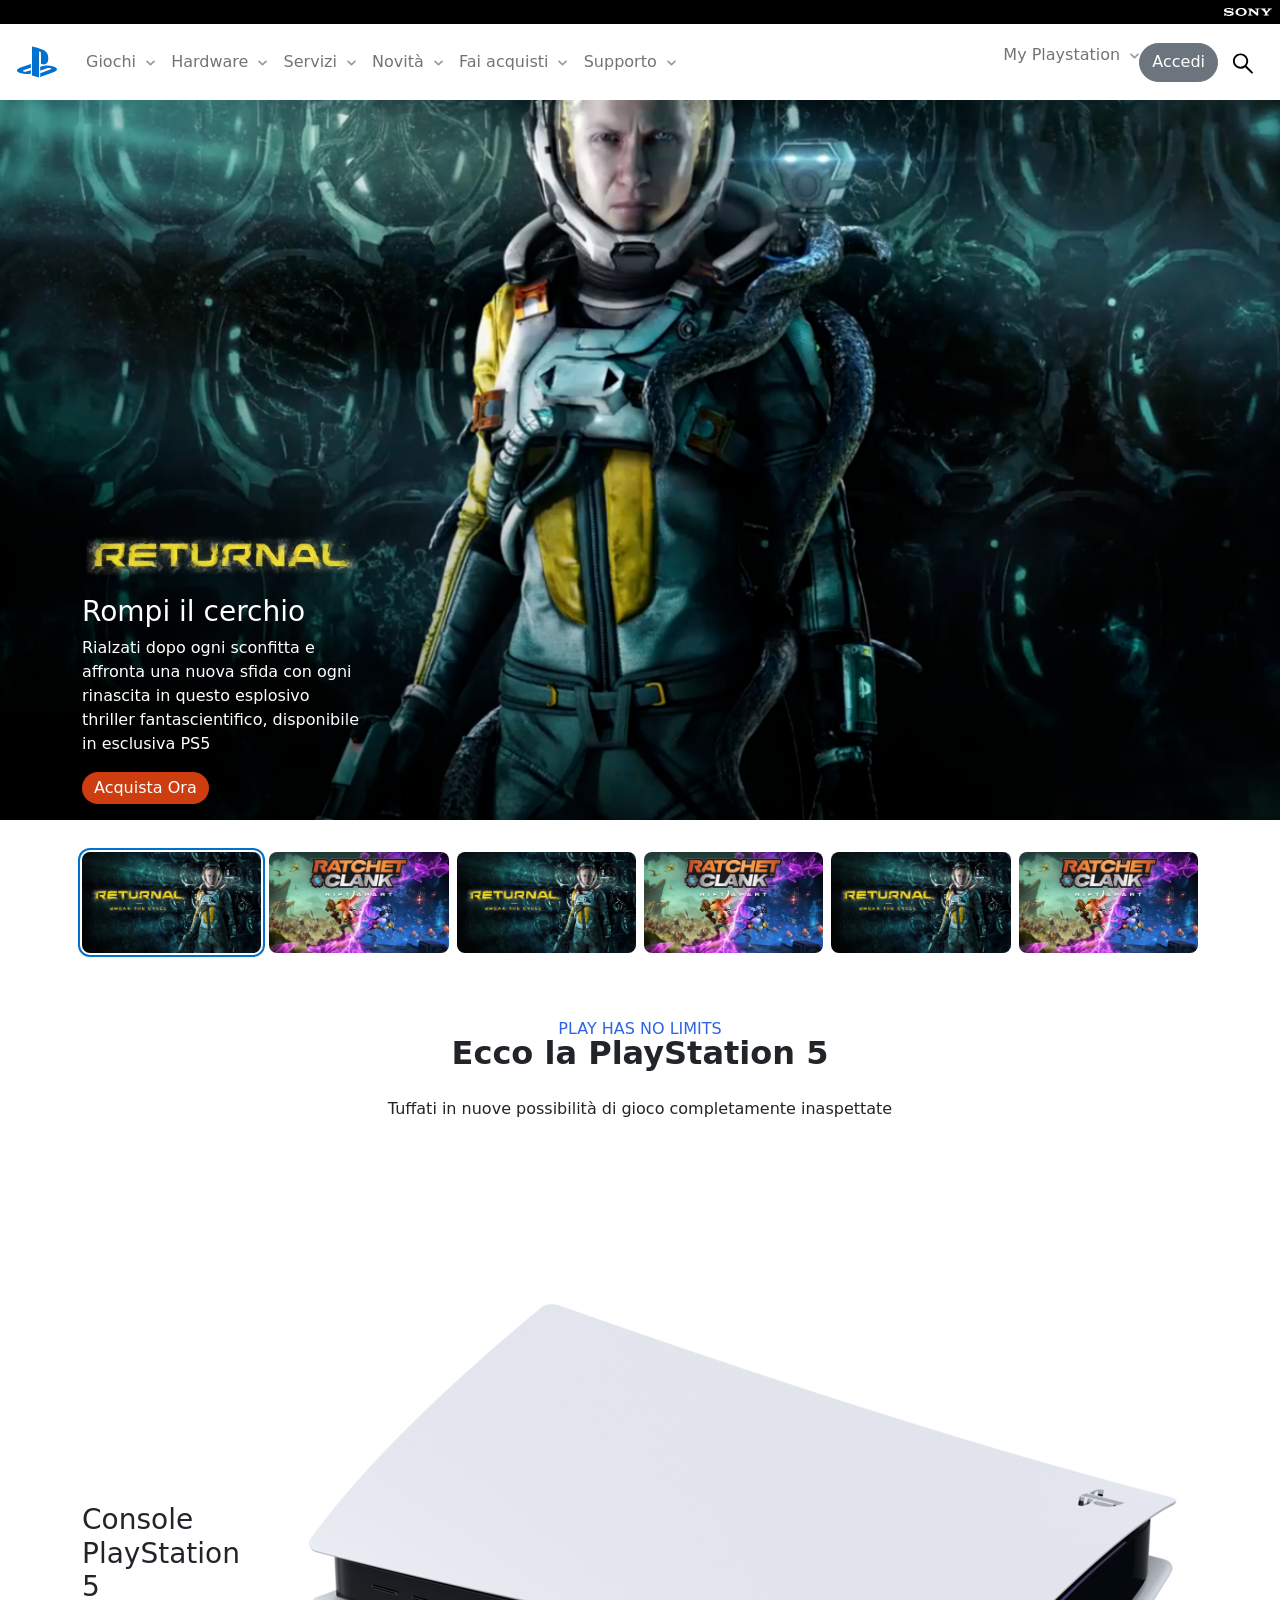
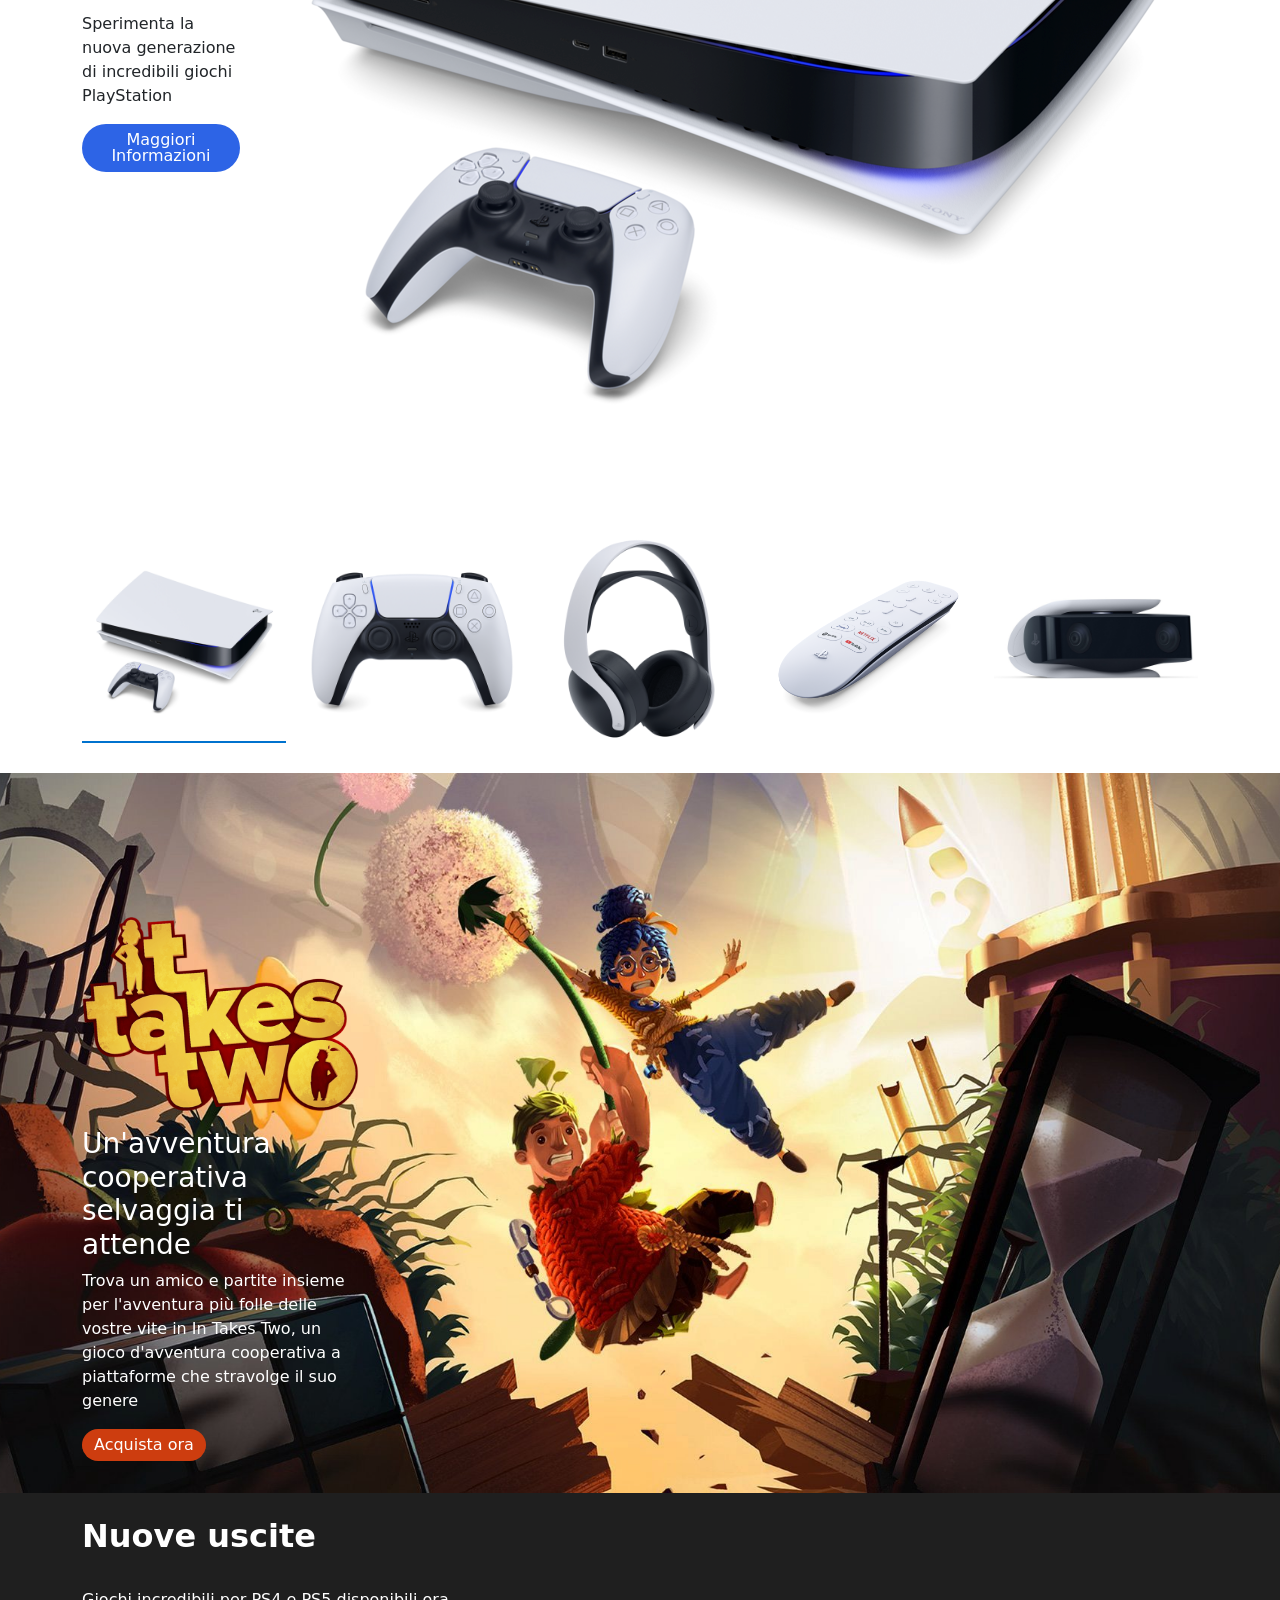
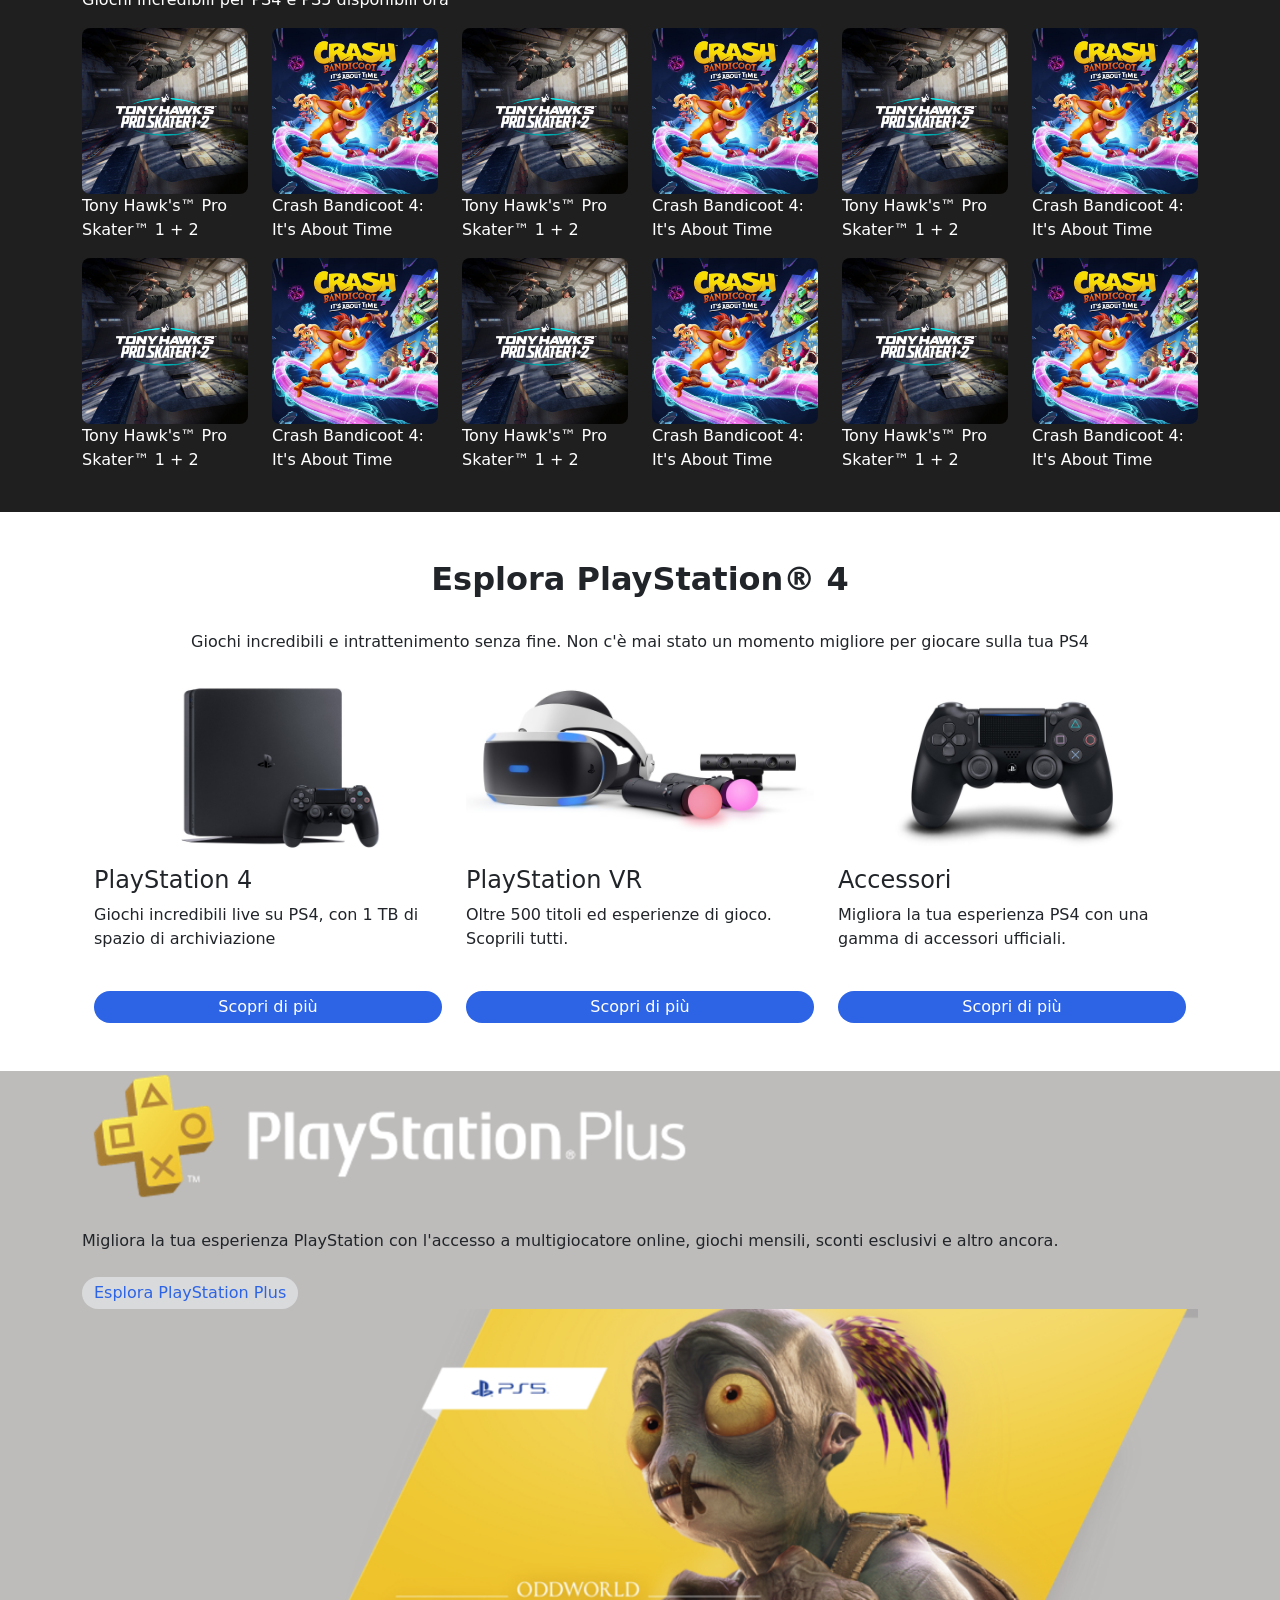
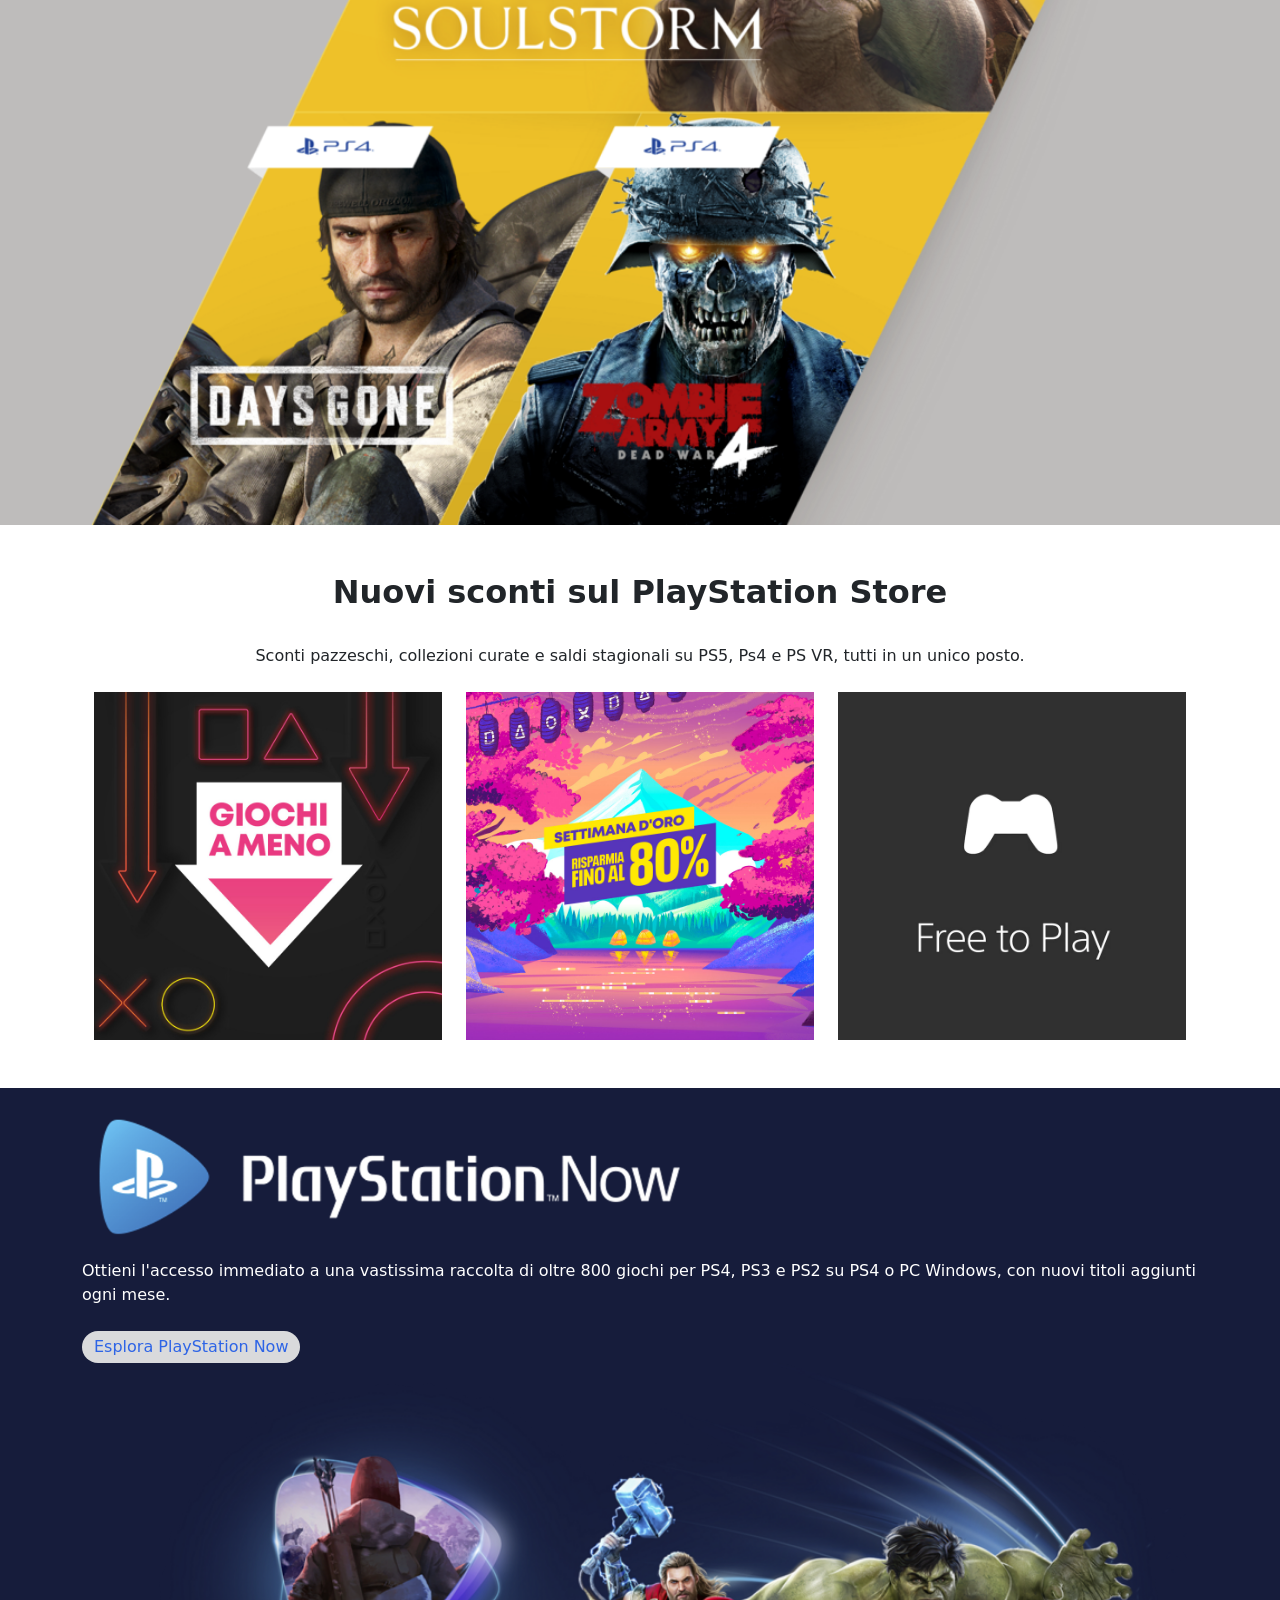
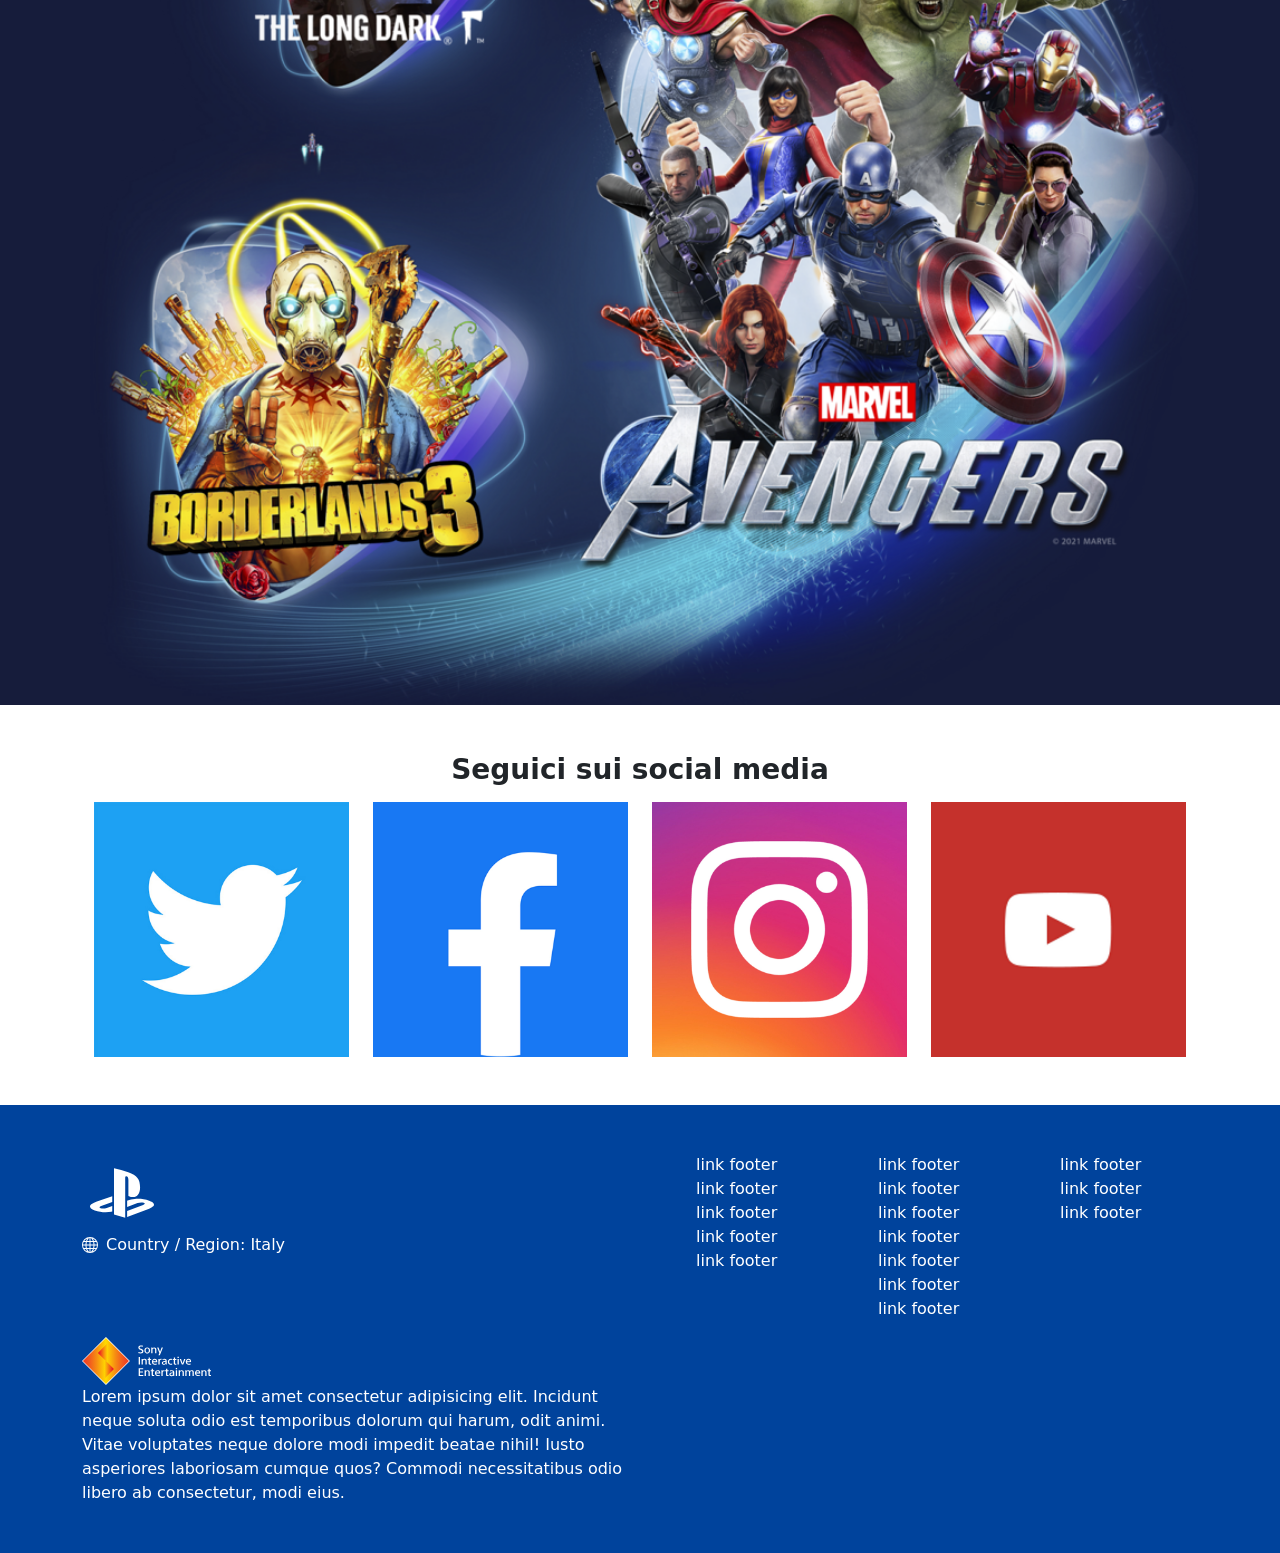
==== commit 6111b2af: "spacing + rework on navbar" ====
--- a/index.html
+++ b/index.html
@@ -129,7 +129,7 @@
               </li>
             </ul>
             <div class="d-flex">
-              <li class="nav-item dropdown">
+              <div class="nav-item dropdown">
                 <a
                   class="nav-link dropdown-toggle"
                   href="#"
@@ -144,10 +144,23 @@
                   class="dropdown-menu"
                   aria-labelledby="navbarMyPlaystation"
                 ></ul>
-              </li>
-
-              <button class="btn btn-outline-light" type="submit">
-                Search
+              </div>
+
+              <button class="btn btn-secondary rounded-pill">Accedi</button>
+              <button class="btn btn--icon">
+                <svg
+                  version="1.1"
+                  xmlns="http://www.w3.org/2000/svg"
+                  xmlns:xlink="http://www.w3.org/1999/xlink"
+                  viewBox="0 0 50 50"
+                  data-di-rand="1620204969111"
+                >
+                  <g>
+                    <path
+                      d="M8,20.913 C8,14.344 13.344,9 19.913,9 C26.482,9 31.827,14.344 31.827,20.913 C31.827,27.482 26.482,32.827 19.913,32.827 C13.344,32.827 8,27.482 8,20.913 M45.112,43.585 L32.346,30.82 C34.518,28.099 35.827,24.658 35.827,20.913 C35.827,12.139 28.688,5 19.913,5 C11.139,5 4,12.139 4,20.913 C4,29.688 11.139,36.827 19.913,36.827 C23.503,36.827 26.808,35.618 29.474,33.604 L42.284,46.413 C42.674,46.804 43.186,46.999 43.698,46.999 C44.209,46.999 44.721,46.804 45.112,46.413 C45.502,46.023 45.698,45.511 45.698,44.999 C45.698,44.488 45.502,43.976 45.112,43.585"
+                    ></path>
+                  </g>
+                </svg>
               </button>
             </div>
           </div>
@@ -155,8 +168,8 @@
       </nav>
     </header>
 
-    <section class="hero-carousel">
-      <div class="hero hero--returnal">
+    <section class="hero-carousel mb-5">
+      <div class="hero hero--returnal mb-3">
         <div
           class="container text-white d-flex flex-column justify-content-end"
         >
@@ -246,7 +259,7 @@
         <img src="./img/playstation-5-thumb.png" alt="Ps5" />
       </div>
 
-      <div class="container">
+      <div class="container ps5__slider">
         <div class="row row-cols-3 row-cols-md-5">
           <div class="col ps5__image--active">
             <img
@@ -291,7 +304,7 @@
       </div>
     </section>
 
-    <section class="hero hero--it-takes-two">
+    <section class="hero hero--it-takes-two pb-3">
       <div class="container text-white d-flex flex-column justify-content-end">
         <img
           class="it-takes-two-banner-logo"
@@ -308,7 +321,7 @@
       </div>
     </section>
 
-    <section class="new-releases">
+    <section class="new-releases py-4">
       <div class="section-header text-start container">
         <h2>Nuove uscite</h2>
         <p>Giochi incredibili per PS4 e PS5 disponibili ora</p>
@@ -439,7 +452,7 @@
       </div>
     </section>
 
-    <section class="ps4 container">
+    <section class="ps4 container py-5">
       <div class="section-header">
         <h2>Esplora PlayStation® 4</h2>
         <p>
@@ -492,18 +505,20 @@
     <section class="ps-plus banner">
       <div class="container">
         <div class="row">
-          <div class="ps-plus__description col">
+          <div
+            class="ps-plus__description col d-flex flex-column justify-content-center"
+          >
             <img
               class="ps-plus__logo"
               src="./img/ps-plus-logo.png"
               alt="Logo Ps Plus"
             />
-            <p>
+            <p class="my-4">
               Migliora la tua esperienza PlayStation con l'accesso a
               multigiocatore online, giochi mensili, sconti esclusivi e altro
               ancora.
             </p>
-            <button class="btn btn-pill btn--grey">
+            <button class="btn btn-pill btn--grey align-self-start">
               Esplora PlayStation Plus
             </button>
           </div>
@@ -517,10 +532,10 @@
       </div>
     </section>
 
-    <section class="ps-store-discounts container">
+    <section class="ps-store-discounts container py-5">
       <div class="section-header">
         <h2>Nuovi sconti sul PlayStation Store</h2>
-        <p>
+        <p class="mb-4">
           Sconti pazzeschi, collezioni curate e saldi stagionali su PS5, Ps4 e
           PS VR, tutti in un unico posto.
         </p>
@@ -553,18 +568,20 @@
     <section class="ps-now banner text-white">
       <div class="container">
         <div class="row">
-          <div class="ps-now__description col">
+          <div
+            class="ps-now__description col d-flex flex-column justify-content-center"
+          >
             <img
               class="ps-now__logo"
               src="./img/ps-now-logo-two-column.png"
               alt="Logo Ps Now"
             />
-            <p>
+            <p class="my-4">
               Ottieni l'accesso immediato a una vastissima raccolta di oltre 800
               giochi per PS4, PS3 e PS2 su PS4 o PC Windows, con nuovi titoli
               aggiunti ogni mese.
             </p>
-            <button class="btn btn-pill btn--grey">
+            <button class="btn btn-pill btn--grey align-self-start">
               Esplora PlayStation Now
             </button>
           </div>
@@ -578,8 +595,10 @@
       </div>
     </section>
 
-    <section class="socials container">
-      <h5>Seguici sui social media</h5>
+    <section class="socials container py-5">
+      <h5 class="container text-center fw-bold mb-3 fs-3">
+        Seguici sui social media
+      </h5>
       <div class="container">
         <div class="row row-cols-2 row-cols-md-4">
           <div class="col">
@@ -598,96 +617,103 @@
       </div>
     </section>
 
-    <footer class="text-white">
+    <footer class="text-white py-5">
       <div class="container">
-        <div class="footer__ps-logo">
-          <svg
-            class="shared-nav-ps-logo"
-            width="50px"
-            height="50px"
-            version="1.1"
-            xmlns="http://www.w3.org/2000/svg"
-            xmlns:xlink="http://www.w3.org/1999/xlink"
-            viewBox="0 0 50 50"
-            data-di-res-id="51237b9e-85bdd8e5"
-            data-di-rand="1620209019838"
-          >
-            <g>
-              <g>
-                <path
-                  d="M5.8,32.1C4.3,33.1,4.8,35,8,35.9c3.3,1.1,6.9,1.4,10.4,0.8c0.2,0,0.4-0.1,0.5-0.1v-3.4l-3.4,1.1
+        <div class="row row-cols-1 row-cols-lg-2">
+          <div class="col">
+            <div class="footer__ps-logo">
+              <svg
+                class="shared-nav-ps-logo"
+                width="80px"
+                height="80px"
+                version="1.1"
+                xmlns="http://www.w3.org/2000/svg"
+                xmlns:xlink="http://www.w3.org/1999/xlink"
+                viewBox="0 0 50 50"
+                data-di-res-id="51237b9e-85bdd8e5"
+                data-di-rand="1620209019838"
+              >
+                <g>
+                  <g>
+                    <path
+                      d="M5.8,32.1C4.3,33.1,4.8,35,8,35.9c3.3,1.1,6.9,1.4,10.4,0.8c0.2,0,0.4-0.1,0.5-0.1v-3.4l-3.4,1.1
        c-1.3,0.4-2.6,0.5-3.9,0.2c-1-0.3-0.8-0.9,0.4-1.4l6.9-2.4V27l-9.6,3.3C8.1,30.7,6.9,31.3,5.8,32.1z M29,17.1v9.7
        c4.1,2,7.3,0,7.3-5.2c0-5.3-1.9-7.7-7.4-9.6C26,11,23,10.1,20,9.5v28.9l7,2.1V16.2c0-1.1,0-1.9,0.8-1.6C28.9,14.9,29,16,29,17.1z
         M42,29.8c-2.9-1-6-1.4-9-1.1c-1.6,0.1-3.1,0.5-4.5,1l-0.3,0.1v3.9l6.5-2.4c1.3-0.4,2.6-0.5,3.9-0.2c1,0.3,0.8,0.9-0.4,1.4
        l-10,3.7V40L42,34.9c1-0.4,1.9-0.9,2.7-1.7C45.4,32.2,45.1,30.8,42,29.8z"
-                  fill="#FFF"
-                ></path>
-              </g>
-            </g>
-          </svg>
-          <div class="d-flex align-items-center mx-1">
-            <svg
-              xmlns="http://www.w3.org/2000/svg"
-              width="16"
-              height="16"
-              fill="currentColor"
-              class="bi bi-globe"
-              viewBox="0 0 16 16"
-            >
-              <path
-                d="M0 8a8 8 0 1 1 16 0A8 8 0 0 1 0 8zm7.5-6.923c-.67.204-1.335.82-1.887 1.855A7.97 7.97 0 0 0 5.145 4H7.5V1.077zM4.09 4a9.267 9.267 0 0 1 .64-1.539 6.7 6.7 0 0 1 .597-.933A7.025 7.025 0 0 0 2.255 4H4.09zm-.582 3.5c.03-.877.138-1.718.312-2.5H1.674a6.958 6.958 0 0 0-.656 2.5h2.49zM4.847 5a12.5 12.5 0 0 0-.338 2.5H7.5V5H4.847zM8.5 5v2.5h2.99a12.495 12.495 0 0 0-.337-2.5H8.5zM4.51 8.5a12.5 12.5 0 0 0 .337 2.5H7.5V8.5H4.51zm3.99 0V11h2.653c.187-.765.306-1.608.338-2.5H8.5zM5.145 12c.138.386.295.744.468 1.068.552 1.035 1.218 1.65 1.887 1.855V12H5.145zm.182 2.472a6.696 6.696 0 0 1-.597-.933A9.268 9.268 0 0 1 4.09 12H2.255a7.024 7.024 0 0 0 3.072 2.472zM3.82 11a13.652 13.652 0 0 1-.312-2.5h-2.49c.062.89.291 1.733.656 2.5H3.82zm6.853 3.472A7.024 7.024 0 0 0 13.745 12H11.91a9.27 9.27 0 0 1-.64 1.539 6.688 6.688 0 0 1-.597.933zM8.5 12v2.923c.67-.204 1.335-.82 1.887-1.855.173-.324.33-.682.468-1.068H8.5zm3.68-1h2.146c.365-.767.594-1.61.656-2.5h-2.49a13.65 13.65 0 0 1-.312 2.5zm2.802-3.5a6.959 6.959 0 0 0-.656-2.5H12.18c.174.782.282 1.623.312 2.5h2.49zM11.27 2.461c.247.464.462.98.64 1.539h1.835a7.024 7.024 0 0 0-3.072-2.472c.218.284.418.598.597.933zM10.855 4a7.966 7.966 0 0 0-.468-1.068C9.835 1.897 9.17 1.282 8.5 1.077V4h2.355z"
-              />
-            </svg>
-            <p class="mb-0">Country / Region: Italy</p>
-          </div>
-        </div>
-
-        <div class="container">
-          <div class="row row-cols-1 row-cols-md-3 justify-content-between">
-            <div class="col">
-              <ul>
-                <li>link footer</li>
-                <li>link footer</li>
-                <li>link footer</li>
-                <li>link footer</li>
-                <li>link footer</li>
-              </ul>
-            </div>
-
-            <div class="col">
-              <ul>
-                <li>link footer</li>
-                <li>link footer</li>
-                <li>link footer</li>
-                <li>link footer</li>
-                <li>link footer</li>
-                <li>link footer</li>
-                <li>link footer</li>
-              </ul>
-            </div>
-
-            <div class="col">
-              <ul>
-                <li>link footer</li>
-                <li>link footer</li>
-                <li>link footer</li>
-              </ul>
-            </div>
-          </div>
-
-          <img
-            class="w-auto"
-            height="36"
-            src="./img/sie-logo.svg"
-            alt="Logo Sony"
-          />
-          <p class="mb-0">
-            Lorem ipsum dolor sit amet consectetur adipisicing elit. Incidunt
-            neque soluta odio est temporibus dolorum qui harum, odit animi.
-            Vitae voluptates neque dolore modi impedit beatae nihil! Iusto
-            asperiores laboriosam cumque quos? Commodi necessitatibus odio
-            libero ab consectetur, modi eius.
-          </p>
+                      fill="#FFF"
+                    ></path>
+                  </g>
+                </g>
+              </svg>
+              <div class="d-flex align-items-center">
+                <svg
+                  xmlns="http://www.w3.org/2000/svg"
+                  width="16"
+                  height="16"
+                  fill="currentColor"
+                  class="bi bi-globe"
+                  viewBox="0 0 16 16"
+                >
+                  <path
+                    d="M0 8a8 8 0 1 1 16 0A8 8 0 0 1 0 8zm7.5-6.923c-.67.204-1.335.82-1.887 1.855A7.97 7.97 0 0 0 5.145 4H7.5V1.077zM4.09 4a9.267 9.267 0 0 1 .64-1.539 6.7 6.7 0 0 1 .597-.933A7.025 7.025 0 0 0 2.255 4H4.09zm-.582 3.5c.03-.877.138-1.718.312-2.5H1.674a6.958 6.958 0 0 0-.656 2.5h2.49zM4.847 5a12.5 12.5 0 0 0-.338 2.5H7.5V5H4.847zM8.5 5v2.5h2.99a12.495 12.495 0 0 0-.337-2.5H8.5zM4.51 8.5a12.5 12.5 0 0 0 .337 2.5H7.5V8.5H4.51zm3.99 0V11h2.653c.187-.765.306-1.608.338-2.5H8.5zM5.145 12c.138.386.295.744.468 1.068.552 1.035 1.218 1.65 1.887 1.855V12H5.145zm.182 2.472a6.696 6.696 0 0 1-.597-.933A9.268 9.268 0 0 1 4.09 12H2.255a7.024 7.024 0 0 0 3.072 2.472zM3.82 11a13.652 13.652 0 0 1-.312-2.5h-2.49c.062.89.291 1.733.656 2.5H3.82zm6.853 3.472A7.024 7.024 0 0 0 13.745 12H11.91a9.27 9.27 0 0 1-.64 1.539 6.688 6.688 0 0 1-.597.933zM8.5 12v2.923c.67-.204 1.335-.82 1.887-1.855.173-.324.33-.682.468-1.068H8.5zm3.68-1h2.146c.365-.767.594-1.61.656-2.5h-2.49a13.65 13.65 0 0 1-.312 2.5zm2.802-3.5a6.959 6.959 0 0 0-.656-2.5H12.18c.174.782.282 1.623.312 2.5h2.49zM11.27 2.461c.247.464.462.98.64 1.539h1.835a7.024 7.024 0 0 0-3.072-2.472c.218.284.418.598.597.933zM10.855 4a7.966 7.966 0 0 0-.468-1.068C9.835 1.897 9.17 1.282 8.5 1.077V4h2.355z"
+                  />
+                </svg>
+                <p class="ms-2 mb-0">Country / Region: Italy</p>
+              </div>
+            </div>
+          </div>
+          <div class="col">
+            <div class="container">
+              <div class="row row-cols-1 row-cols-md-3 justify-content-between">
+                <div class="col">
+                  <ul>
+                    <li>link footer</li>
+                    <li>link footer</li>
+                    <li>link footer</li>
+                    <li>link footer</li>
+                    <li>link footer</li>
+                  </ul>
+                </div>
+
+                <div class="col">
+                  <ul>
+                    <li>link footer</li>
+                    <li>link footer</li>
+                    <li>link footer</li>
+                    <li>link footer</li>
+                    <li>link footer</li>
+                    <li>link footer</li>
+                    <li>link footer</li>
+                  </ul>
+                </div>
+
+                <div class="col">
+                  <ul>
+                    <li>link footer</li>
+                    <li>link footer</li>
+                    <li>link footer</li>
+                  </ul>
+                </div>
+              </div>
+            </div>
+          </div>
+
+          <div>
+            <img
+              class="w-auto"
+              height="48"
+              src="./img/sie-logo.svg"
+              alt="Logo Sony"
+            />
+            <p class="mb-0">
+              Lorem ipsum dolor sit amet consectetur adipisicing elit. Incidunt
+              neque soluta odio est temporibus dolorum qui harum, odit animi.
+              Vitae voluptates neque dolore modi impedit beatae nihil! Iusto
+              asperiores laboriosam cumque quos? Commodi necessitatibus odio
+              libero ab consectetur, modi eius.
+            </p>
+          </div>
         </div>
       </div>
     </footer>
--- a/css/style.css
+++ b/css/style.css
@@ -89,10 +89,20 @@
   text-align: center;
 }
 
+.section-header h2,
+.section-header h3 {
+  margin-bottom: 2rem;
+  font-weight: 600;
+}
+
 .ps5__subtitle {
   color: var(--btn-blue);
   text-transform: uppercase;
   margin-bottom: 0;
+}
+
+.ps5 h2 {
+  line-height: 0.75;
 }
 
 .ps5__image--active {
@@ -108,6 +118,10 @@
   right: 0.75rem;
 }
 
+.ps5__slider {
+  margin-bottom: 2rem;
+}
+
 .new-releases {
   background-color: var(--bg-grey);
   color: white;
@@ -148,7 +162,7 @@
   .hero h3,
   .hero p,
   .hero img {
-    width: 35%;
+    width: 25%;
   }
 }
 
@@ -163,3 +177,29 @@
     display: block;
   }
 }
+
+.dropdown-toggle::after {
+  border: 0;
+  background-image: url(../img/chevron-down-solid.svg);
+  width: 10px;
+  height: 10px;
+  background-repeat: no-repeat;
+  background-position: center;
+  vertical-align: middle;
+}
+
+.dropdown-toggle.show::after {
+  transform: rotate(-180deg);
+}
+
+.nav-link {
+  color: rgba(0, 0, 0, 0.55);
+}
+
+.nav-link:hover {
+  color: rgba(0, 0, 0, 0.7);
+}
+
+.btn--icon svg {
+  width: 24px;
+}
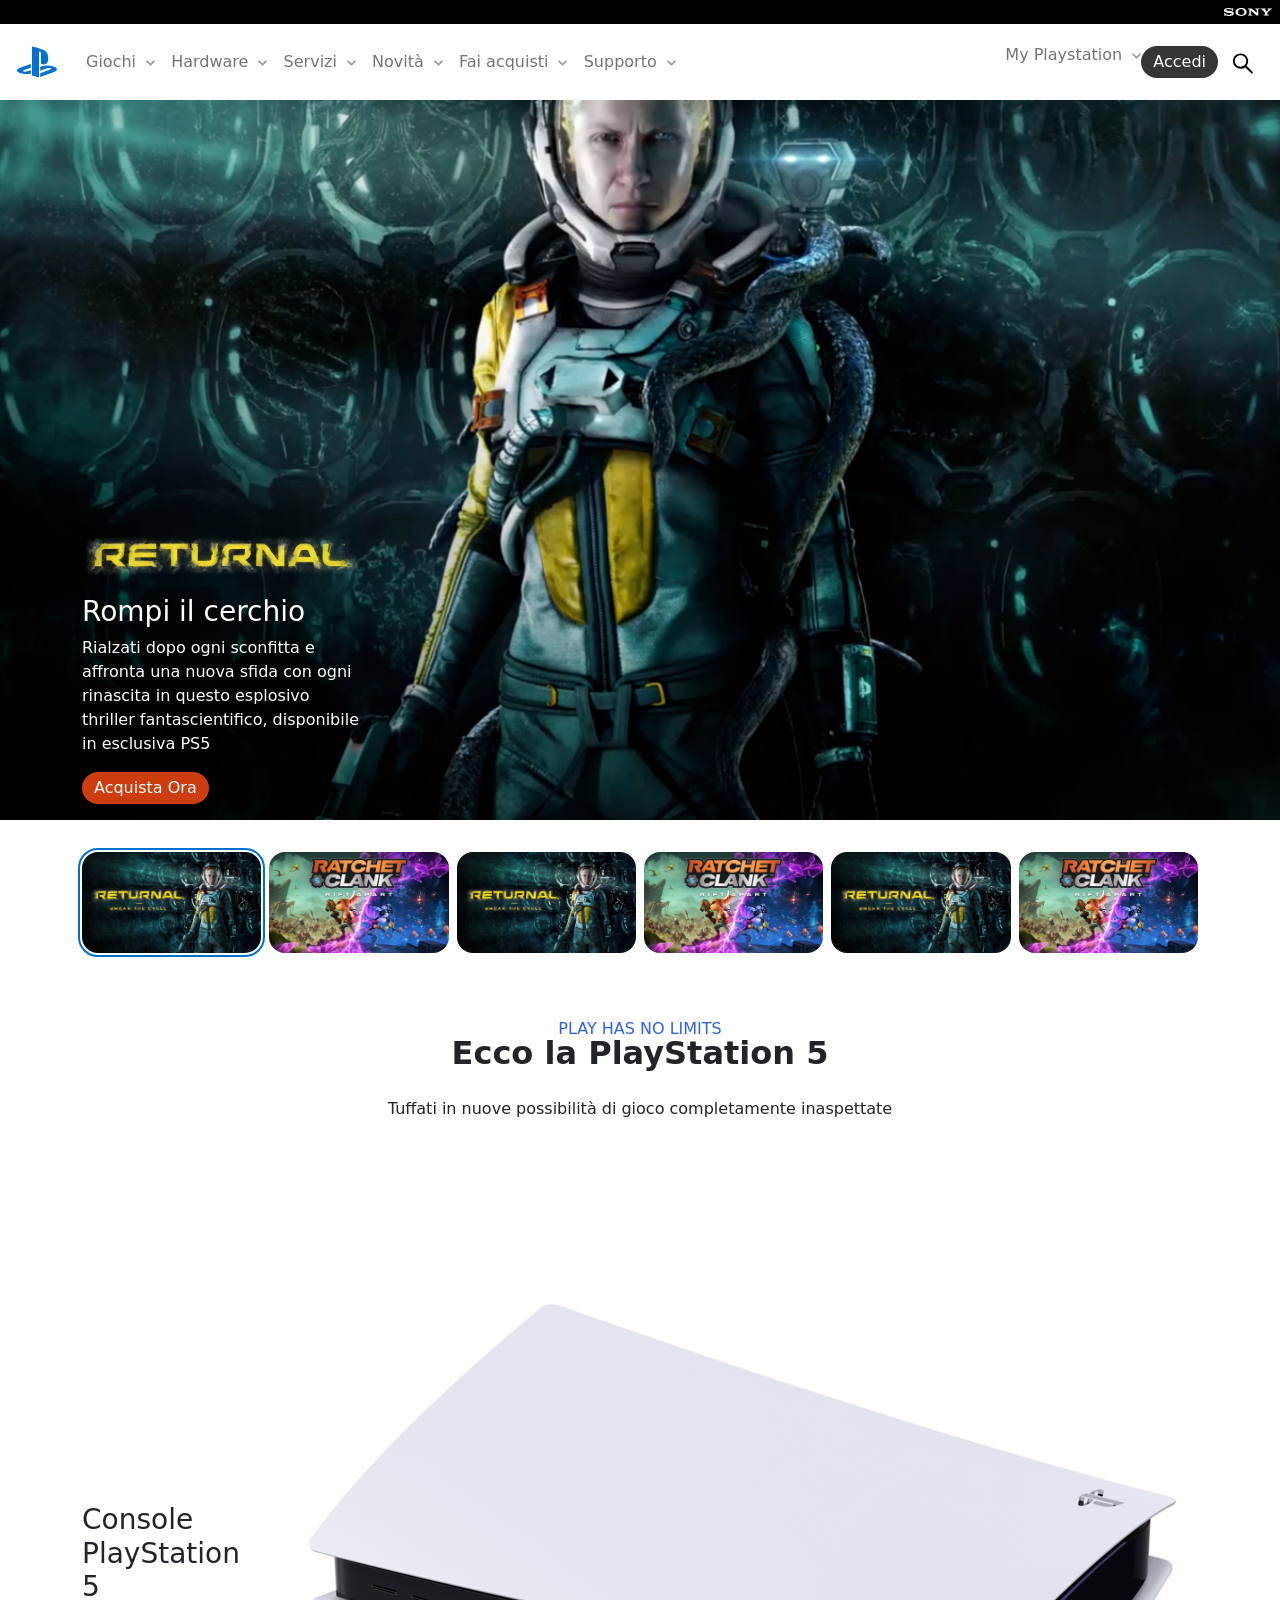
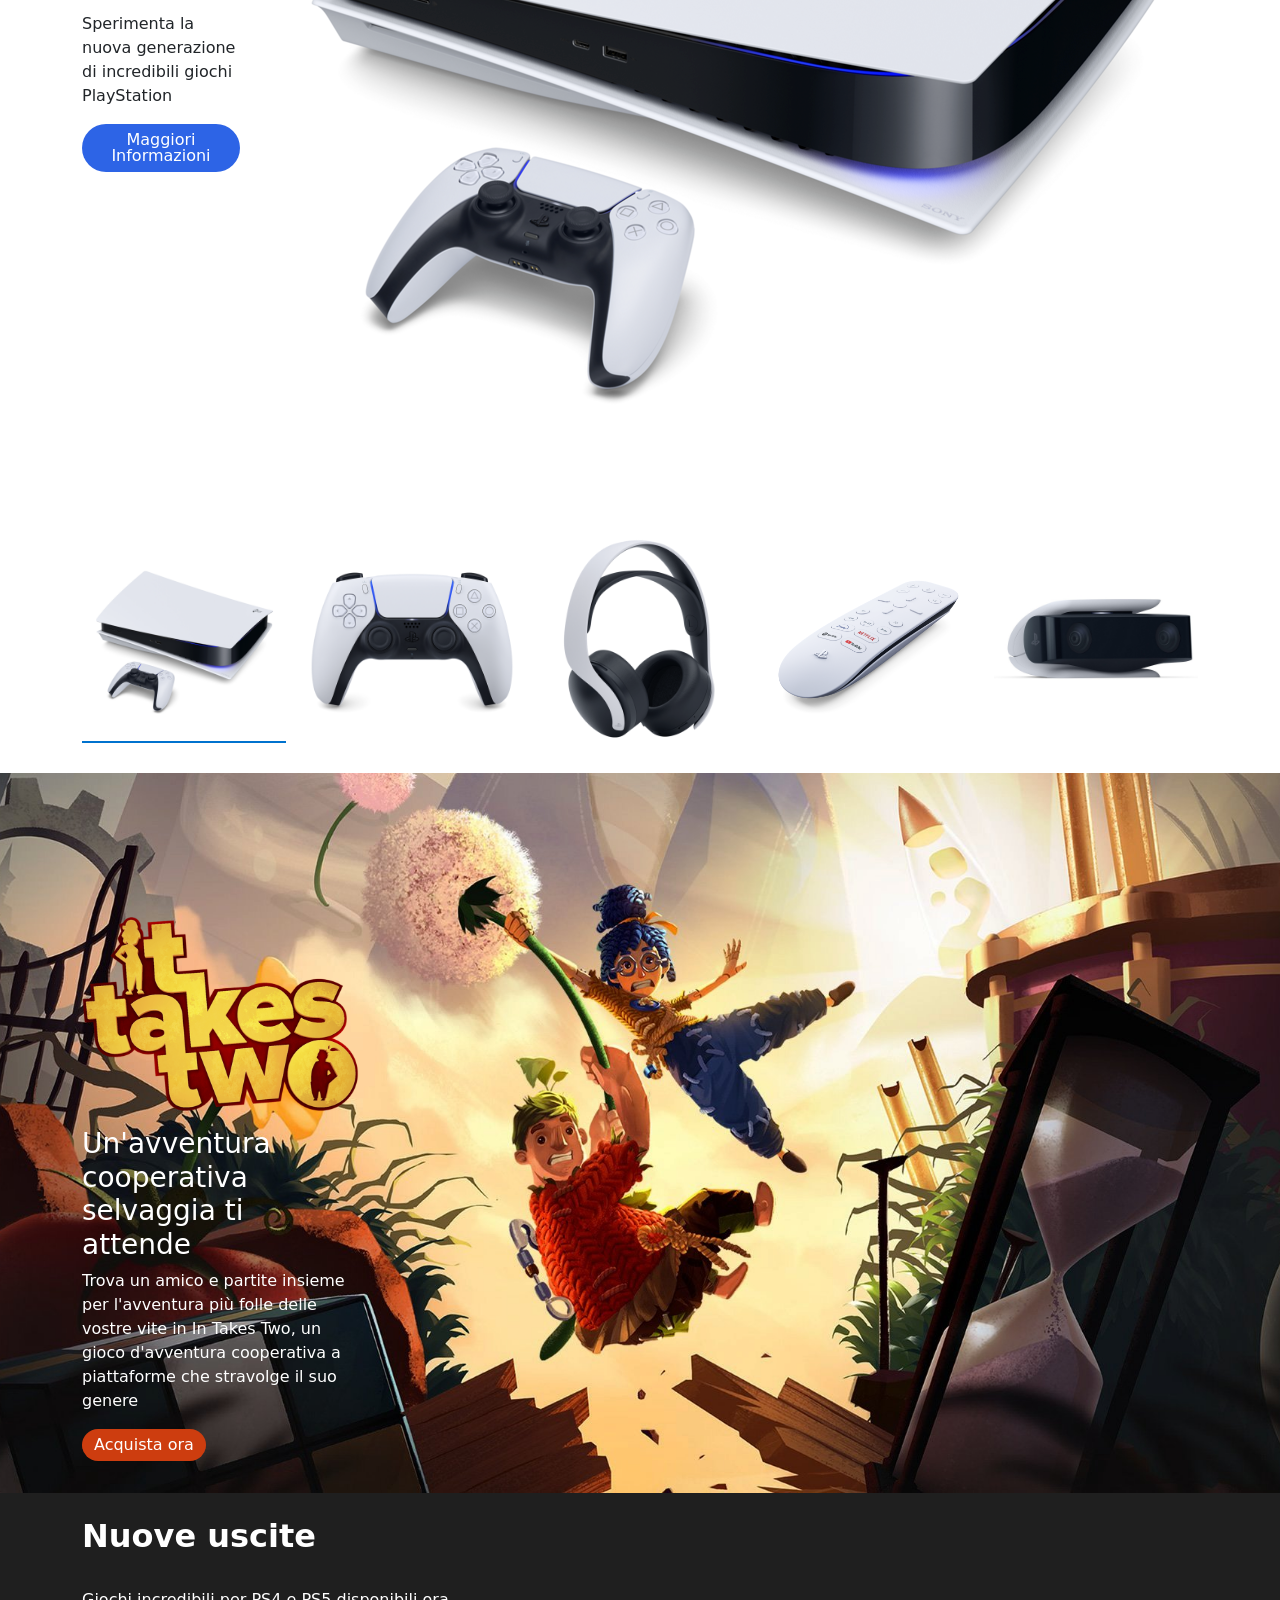
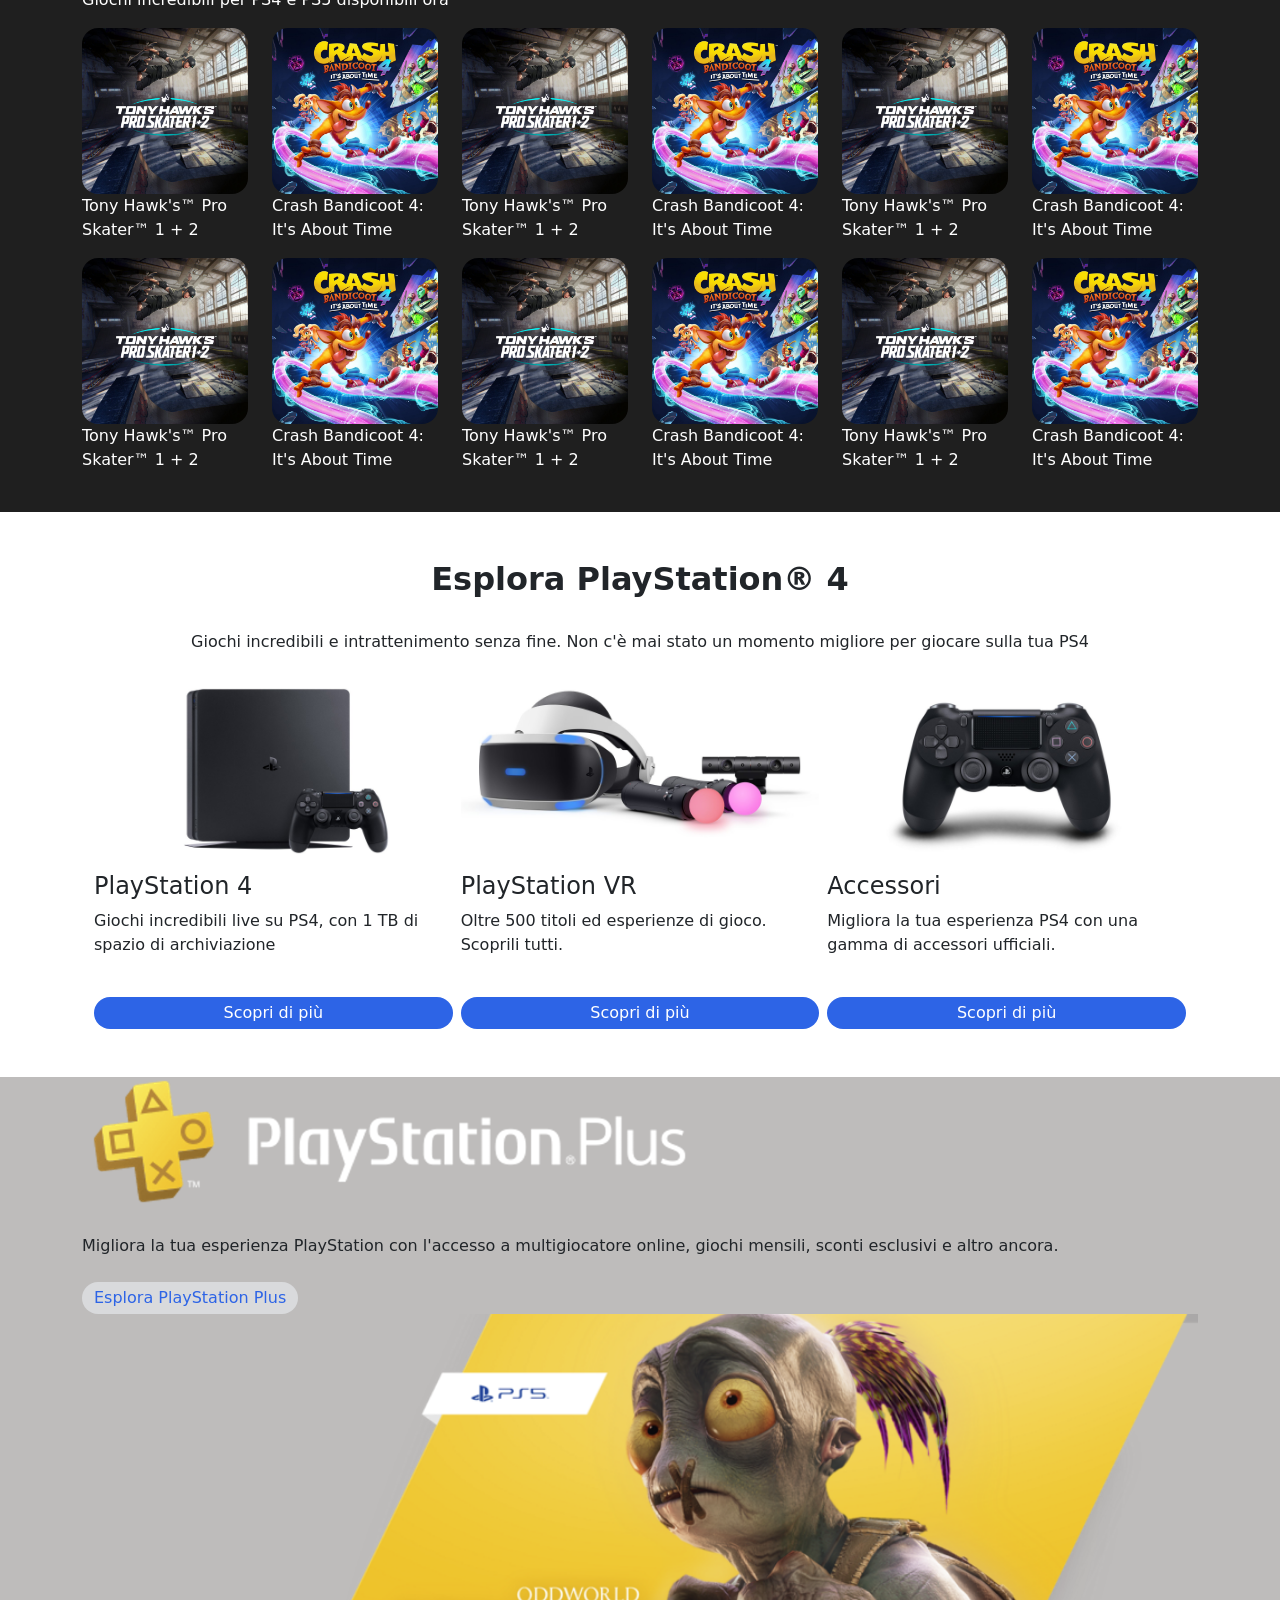
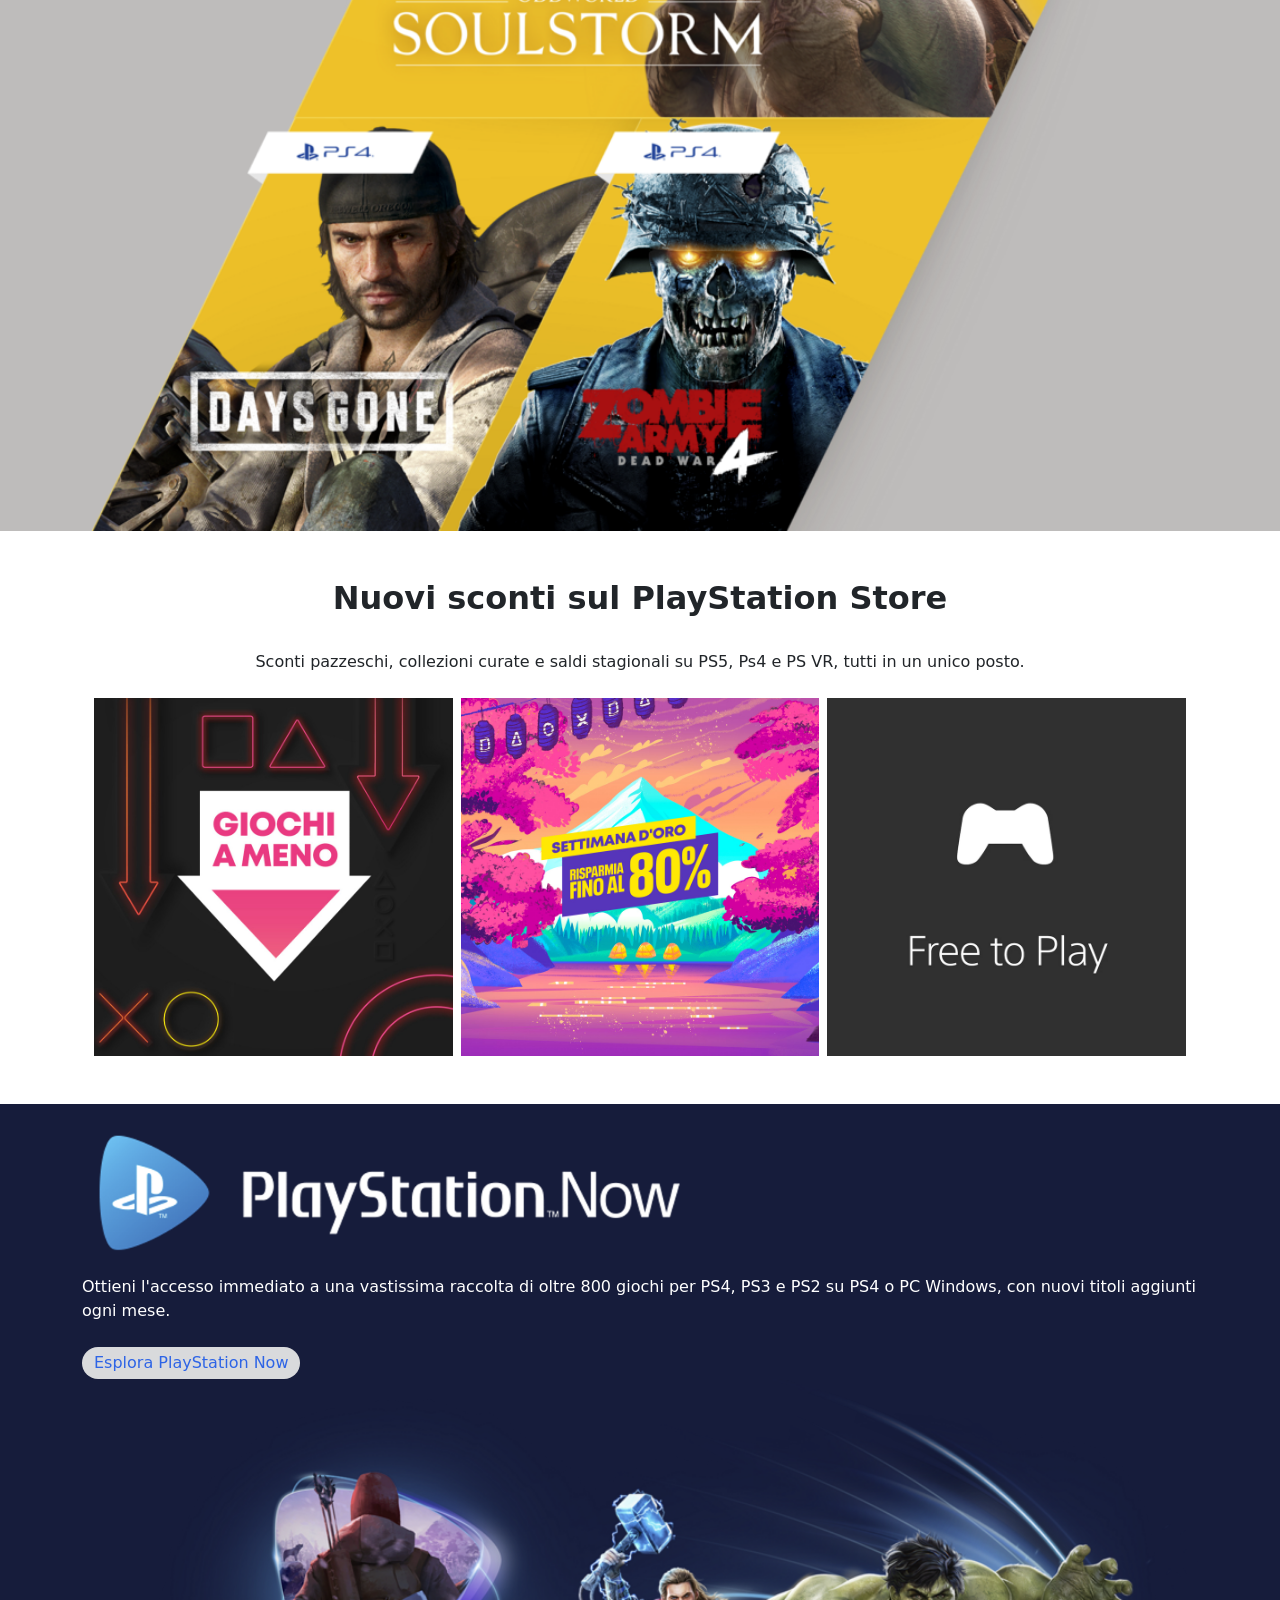
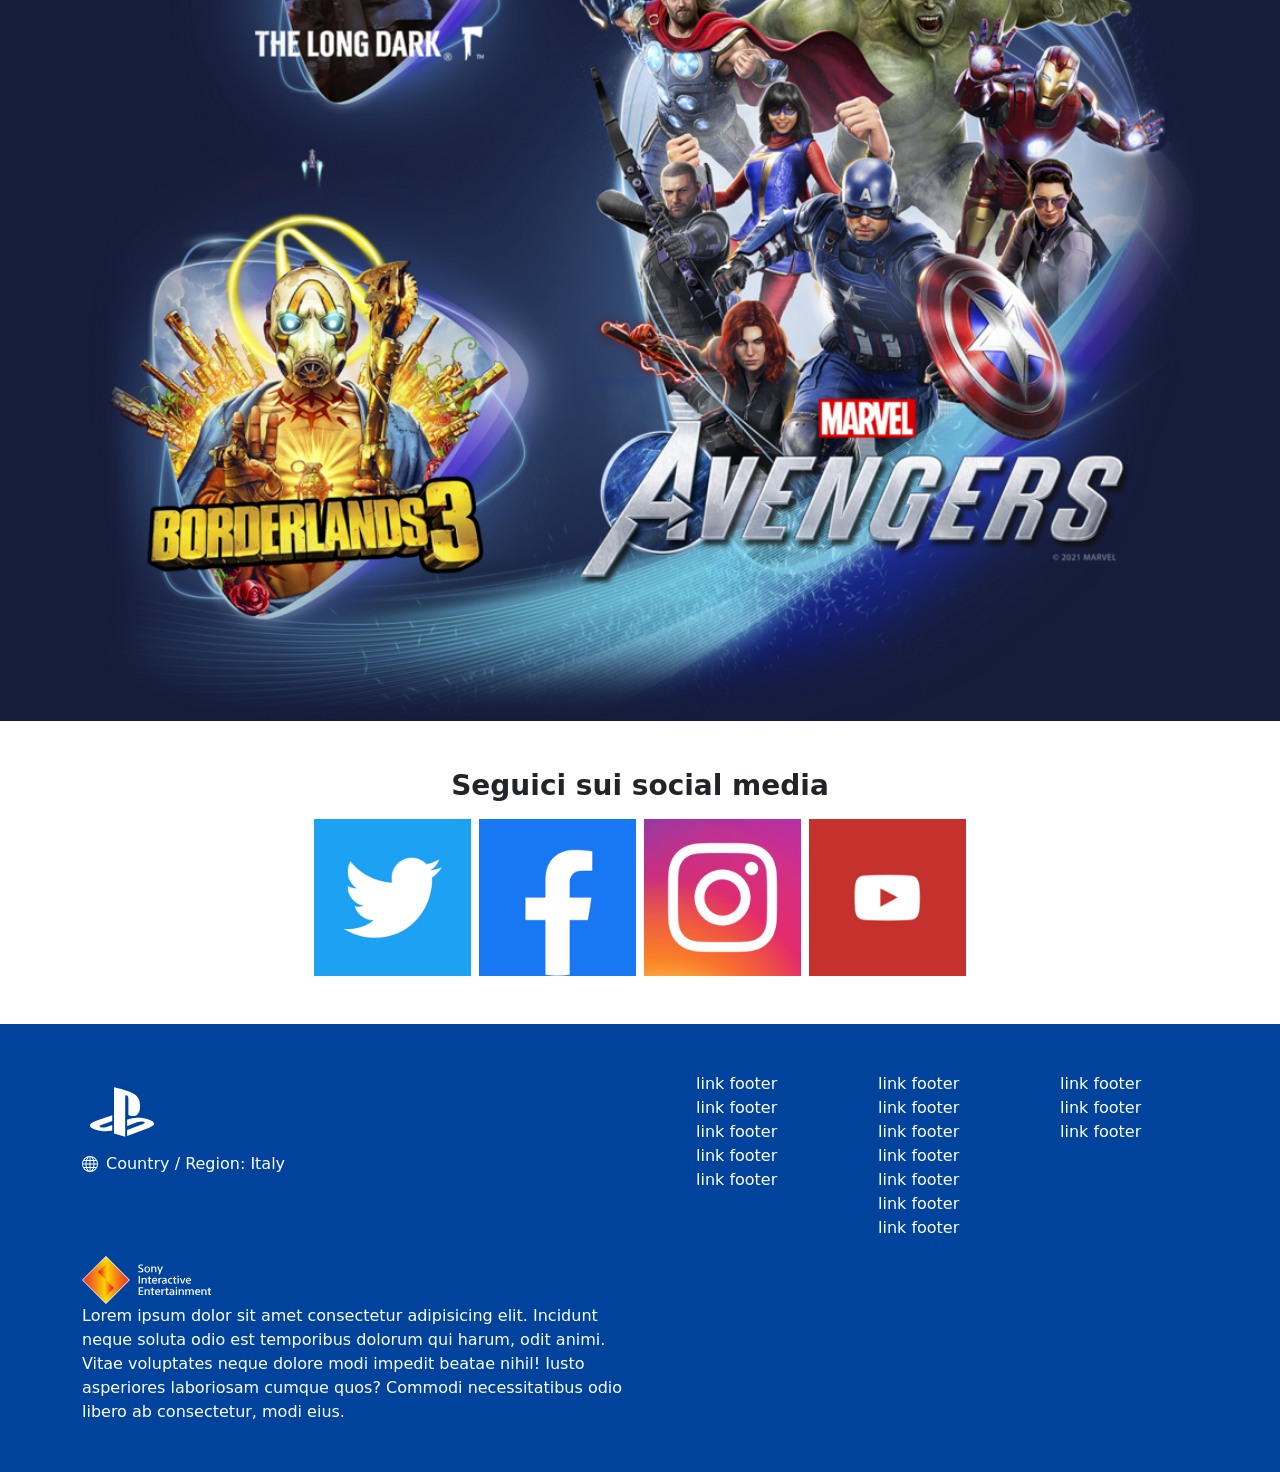
==== commit 0a4d3480: "minor fixes" ====
--- a/index.html
+++ b/index.html
@@ -146,7 +146,9 @@
                 ></ul>
               </div>
 
-              <button class="btn btn-secondary rounded-pill">Accedi</button>
+              <button class="btn btn-pill btn--dark-grey align-self-center">
+                Accedi
+              </button>
               <button class="btn btn--icon">
                 <svg
                   version="1.1"
@@ -192,7 +194,7 @@
         <div class="row row-cols-2 row-cols-sm-3 row-cols-lg-6 g-2">
           <div class="col">
             <img
-              class="rounded-3 slider-img slider-img--active"
+              class="card-rounded slider-img slider-img--active"
               src="./img/returnal-listing-thumb-01-ps5.jpg"
               alt=""
             />
@@ -200,7 +202,7 @@
 
           <div class="col">
             <img
-              class="rounded-3 slider-img"
+              class="card-rounded slider-img"
               src="./img/ratchet-and-clank-rift-apart-keyart.jpg"
               alt=""
             />
@@ -208,7 +210,7 @@
 
           <div class="col">
             <img
-              class="rounded-3 slider-img"
+              class="card-rounded slider-img"
               src="./img/returnal-listing-thumb-01-ps5.jpg"
               alt=""
             />
@@ -216,7 +218,7 @@
 
           <div class="col">
             <img
-              class="rounded-3 slider-img"
+              class="card-rounded slider-img"
               src="./img/ratchet-and-clank-rift-apart-keyart.jpg"
               alt=""
             />
@@ -224,7 +226,7 @@
 
           <div class="col">
             <img
-              class="rounded-3 slider-img"
+              class="card-rounded slider-img"
               src="./img/returnal-listing-thumb-01-ps5.jpg"
               alt=""
             />
@@ -232,7 +234,7 @@
 
           <div class="col">
             <img
-              class="rounded-3 slider-img"
+              class="card-rounded slider-img"
               src="./img/ratchet-and-clank-rift-apart-keyart.jpg"
               alt=""
             />
@@ -332,7 +334,7 @@
           <div class="col">
             <div class="card-game">
               <img
-                class="rounded-3"
+                class="card-rounded"
                 src="./img/tony-hawks-pro-skater-1-2-store-art.jpg"
               />
               <p>Tony Hawk's™ Pro Skater™ 1 + 2</p>
@@ -342,7 +344,7 @@
           <div class="col">
             <div class="card-game">
               <img
-                class="rounded-3"
+                class="card-rounded"
                 src="./img/crash-bandicoot-4-its-about-time-store-art.jpg"
               />
               <p>Crash Bandicoot 4: It's About Time</p>
@@ -352,7 +354,7 @@
           <div class="col">
             <div class="card-game">
               <img
-                class="rounded-3"
+                class="card-rounded"
                 src="./img/tony-hawks-pro-skater-1-2-store-art.jpg"
               />
               <p>Tony Hawk's™ Pro Skater™ 1 + 2</p>
@@ -362,7 +364,7 @@
           <div class="col">
             <div class="card-game">
               <img
-                class="rounded-3"
+                class="card-rounded"
                 src="./img/crash-bandicoot-4-its-about-time-store-art.jpg"
               />
               <p>Crash Bandicoot 4: It's About Time</p>
@@ -372,7 +374,7 @@
           <div class="col">
             <div class="card-game">
               <img
-                class="rounded-3"
+                class="card-rounded"
                 src="./img/tony-hawks-pro-skater-1-2-store-art.jpg"
               />
               <p>Tony Hawk's™ Pro Skater™ 1 + 2</p>
@@ -382,7 +384,7 @@
           <div class="col">
             <div class="card-game">
               <img
-                class="rounded-3"
+                class="card-rounded"
                 src="./img/crash-bandicoot-4-its-about-time-store-art.jpg"
               />
               <p>Crash Bandicoot 4: It's About Time</p>
@@ -392,7 +394,7 @@
           <div class="col">
             <div class="card-game">
               <img
-                class="rounded-3"
+                class="card-rounded"
                 src="./img/tony-hawks-pro-skater-1-2-store-art.jpg"
               />
               <p>Tony Hawk's™ Pro Skater™ 1 + 2</p>
@@ -402,7 +404,7 @@
           <div class="col">
             <div class="card-game">
               <img
-                class="rounded-3"
+                class="card-rounded"
                 src="./img/crash-bandicoot-4-its-about-time-store-art.jpg"
               />
               <p>Crash Bandicoot 4: It's About Time</p>
@@ -412,7 +414,7 @@
           <div class="col">
             <div class="card-game">
               <img
-                class="rounded-3"
+                class="card-rounded"
                 src="./img/tony-hawks-pro-skater-1-2-store-art.jpg"
               />
               <p>Tony Hawk's™ Pro Skater™ 1 + 2</p>
@@ -422,7 +424,7 @@
           <div class="col">
             <div class="card-game">
               <img
-                class="rounded-3"
+                class="card-rounded"
                 src="./img/crash-bandicoot-4-its-about-time-store-art.jpg"
               />
               <p>Crash Bandicoot 4: It's About Time</p>
@@ -432,7 +434,7 @@
           <div class="col">
             <div class="card-game">
               <img
-                class="rounded-3"
+                class="card-rounded"
                 src="./img/tony-hawks-pro-skater-1-2-store-art.jpg"
               />
               <p>Tony Hawk's™ Pro Skater™ 1 + 2</p>
@@ -442,7 +444,7 @@
           <div class="col">
             <div class="card-game">
               <img
-                class="rounded-3"
+                class="card-rounded"
                 src="./img/crash-bandicoot-4-its-about-time-store-art.jpg"
               />
               <p>Crash Bandicoot 4: It's About Time</p>
@@ -462,7 +464,7 @@
       </div>
 
       <div class="container">
-        <div class="row row-cols-1 row-cols-md-3">
+        <div class="row row-cols-1 row-cols-md-3 g-2">
           <div class="col">
             <div class="card-custom card--ver">
               <img
@@ -542,7 +544,7 @@
       </div>
 
       <div class="container">
-        <div class="row row-cols-1 row-cols-md-3">
+        <div class="row row-cols-1 row-cols-md-3 g-2">
           <div class="col">
             <img
               src="./img/playstation-store-games-under-20-spotlight.jpg"
@@ -595,12 +597,12 @@
       </div>
     </section>
 
-    <section class="socials container py-5">
+    <section class="socials container container-xs py-5">
       <h5 class="container text-center fw-bold mb-3 fs-3">
         Seguici sui social media
       </h5>
       <div class="container">
-        <div class="row row-cols-2 row-cols-md-4">
+        <div class="row row-cols-2 row-cols-md-4 g-2">
           <div class="col">
             <img src="./img/twitter.jpg" alt="Icona twitter" />
           </div>
--- a/css/style.css
+++ b/css/style.css
@@ -1,7 +1,9 @@
+/* Generic */
 :root {
   --btn-orange: #cd3d0f;
   --btn-blue: #2d64e6;
   --btn-grey: #d9dadc;
+  --btn-dark-grey: #363636;
   --bg-grey: #1f1f1f;
   --bg-light-grey: #bebcbb;
   --bg-blue: #00439c;
@@ -16,55 +18,6 @@
 
 img {
   width: 100%;
-}
-
-header .justify-content-end {
-  background-color: black;
-  padding: 0.5rem;
-}
-
-header .justify-content-end img {
-  width: 3rem;
-}
-
-.hero {
-  background-size: cover;
-  background-position: center;
-  background-repeat: no-repeat;
-  height: 80vh;
-}
-
-.hero--returnal {
-  background-image: url(../img/jumbo-bg.png);
-}
-
-.hero--it-takes-two {
-  background-image: url(../img/it-takes-two-hero-banner-desktop.jpg);
-}
-
-.hero.hero--returnal .container,
-.hero.hero--it-takes-two .container {
-  height: 100%;
-  padding-bottom: 1rem;
-}
-
-.hero-carousel__slider {
-  padding-block: 1rem;
-}
-
-.slider-img--active {
-  outline: 2px solid #0072ce;
-  outline-offset: 0.125rem;
-}
-
-.returnal-banner-logo {
-  width: 65%;
-  margin-bottom: 1rem;
-}
-
-.it-takes-two-banner-logo {
-  width: 65%;
-  margin-bottom: 1rem;
 }
 
 .btn-pill {
@@ -85,99 +38,15 @@
   color: var(--btn-blue);
 }
 
-.section-header {
-  text-align: center;
-}
-
-.section-header h2,
-.section-header h3 {
-  margin-bottom: 2rem;
-  font-weight: 600;
-}
-
-.ps5__subtitle {
-  color: var(--btn-blue);
-  text-transform: uppercase;
-  margin-bottom: 0;
-}
-
-.ps5 h2 {
-  line-height: 0.75;
-}
-
-.ps5__image--active {
-  position: relative;
-}
-
-.ps5__image--active::after {
-  border-bottom: 2px solid #0072ce;
-  display: block;
-  content: "";
-  position: absolute;
-  left: 0.75rem;
-  right: 0.75rem;
-}
-
-.ps5__slider {
-  margin-bottom: 2rem;
-}
-
-.new-releases {
-  background-color: var(--bg-grey);
-  color: white;
-}
-
-.card-custom {
-  display: flex;
-  flex-direction: column;
-}
-
-.card--ver p {
-  min-height: 4.5rem;
-}
-
-.ps-plus.banner {
-  background-color: var(--bg-light-grey);
-}
-
-.ps-plus__logo,
-.ps-now__logo {
-  width: 55%;
-}
-
-.ps-plus .row > img,
-.ps-now .row > img {
-  display: none;
-}
-
-.ps-now.banner {
-  background-color: var(--bg-dark-blue);
-}
-
-footer {
-  background-color: var(--bg-blue);
-}
-
-@media screen and (min-width: 992px) {
-  .hero h3,
-  .hero p,
-  .hero img {
-    width: 25%;
-  }
-}
-
-@media screen and (min-width: 768px) {
-  .card--hor {
-    flex-direction: row;
-    align-items: center;
-  }
-
-  .ps-plus .row > img,
-  .ps-now .row > img {
-    display: block;
-  }
-}
-
+.btn--dark-grey {
+  background-color: var(--btn-dark-grey);
+}
+
+.btn--icon svg {
+  width: 24px;
+}
+
+/* Overwrite Bootstrap */
 .dropdown-toggle::after {
   border: 0;
   background-image: url(../img/chevron-down-solid.svg);
@@ -200,6 +69,171 @@
   color: rgba(0, 0, 0, 0.7);
 }
 
-.btn--icon svg {
-  width: 24px;
-}
+/* Header component */
+
+header .justify-content-end {
+  background-color: black;
+  padding: 0.5rem;
+}
+
+header .justify-content-end img {
+  width: 3rem;
+}
+
+.container-xs {
+  max-width: 700px;
+  margin: 0 auto;
+}
+
+/* Hero component */
+.hero {
+  background-size: cover;
+  background-position: center;
+  background-repeat: no-repeat;
+  height: 80vh;
+}
+
+.hero--returnal {
+  background-image: url(../img/jumbo-bg.png);
+}
+
+.hero--it-takes-two {
+  background-image: url(../img/it-takes-two-hero-banner-desktop.jpg);
+}
+
+.hero .container {
+  height: 100%;
+  padding-bottom: 1rem;
+}
+
+.returnal-banner-logo {
+  width: 65%;
+  margin-bottom: 1rem;
+}
+
+.it-takes-two-banner-logo {
+  width: 65%;
+  margin-bottom: 1rem;
+}
+
+.hero-carousel__slider {
+  padding-block: 1rem;
+}
+
+.slider-img--active {
+  outline: 2px solid #0072ce;
+  outline-offset: 0.125rem;
+}
+
+/* Section header component */
+.section-header {
+  text-align: center;
+}
+
+.section-header h2,
+.section-header h3 {
+  margin-bottom: 2rem;
+  font-weight: 600;
+}
+
+.ps5__subtitle {
+  color: var(--btn-blue);
+  text-transform: uppercase;
+  margin-bottom: 0;
+}
+
+/* Card custom component */
+.card-custom {
+  display: flex;
+  flex-direction: column;
+}
+
+.card--ver p {
+  min-height: 4.5rem;
+}
+
+.card-rounded {
+  border-radius: 1rem;
+}
+
+/* PS5 section */
+.ps5 h2 {
+  line-height: 0.75;
+}
+
+.ps5__image--active {
+  position: relative;
+}
+
+.ps5__image--active::after {
+  border-bottom: 2px solid #0072ce;
+  display: block;
+  content: "";
+  position: absolute;
+  left: 0.75rem;
+  right: 0.75rem;
+}
+
+.ps5__slider {
+  margin-bottom: 2rem;
+}
+
+/* New releases section */
+.new-releases {
+  background-color: var(--bg-grey);
+  color: white;
+}
+
+/* PS Plus/Playstation Now section */
+.ps-plus.banner {
+  background-color: var(--bg-light-grey);
+}
+
+.banner {
+  padding-top: 2rem;
+  padding-bottom: 2rem;
+}
+
+.ps-plus__logo,
+.ps-now__logo {
+  width: 55%;
+}
+
+.ps-plus .row > img,
+.ps-now .row > img {
+  display: none;
+}
+
+.ps-now.banner {
+  background-color: var(--bg-dark-blue);
+}
+
+/* Footer component */
+footer {
+  background-color: var(--bg-blue);
+}
+
+@media screen and (min-width: 992px) {
+  .hero h3,
+  .hero p,
+  .hero img {
+    width: 25%;
+  }
+}
+
+@media screen and (min-width: 768px) {
+  .card--hor {
+    flex-direction: row;
+    align-items: center;
+  }
+
+  .ps-plus .row > img,
+  .ps-now .row > img {
+    display: block;
+  }
+
+  .banner {
+    padding-top: 0;
+    padding-bottom: 0;
+  }
+}
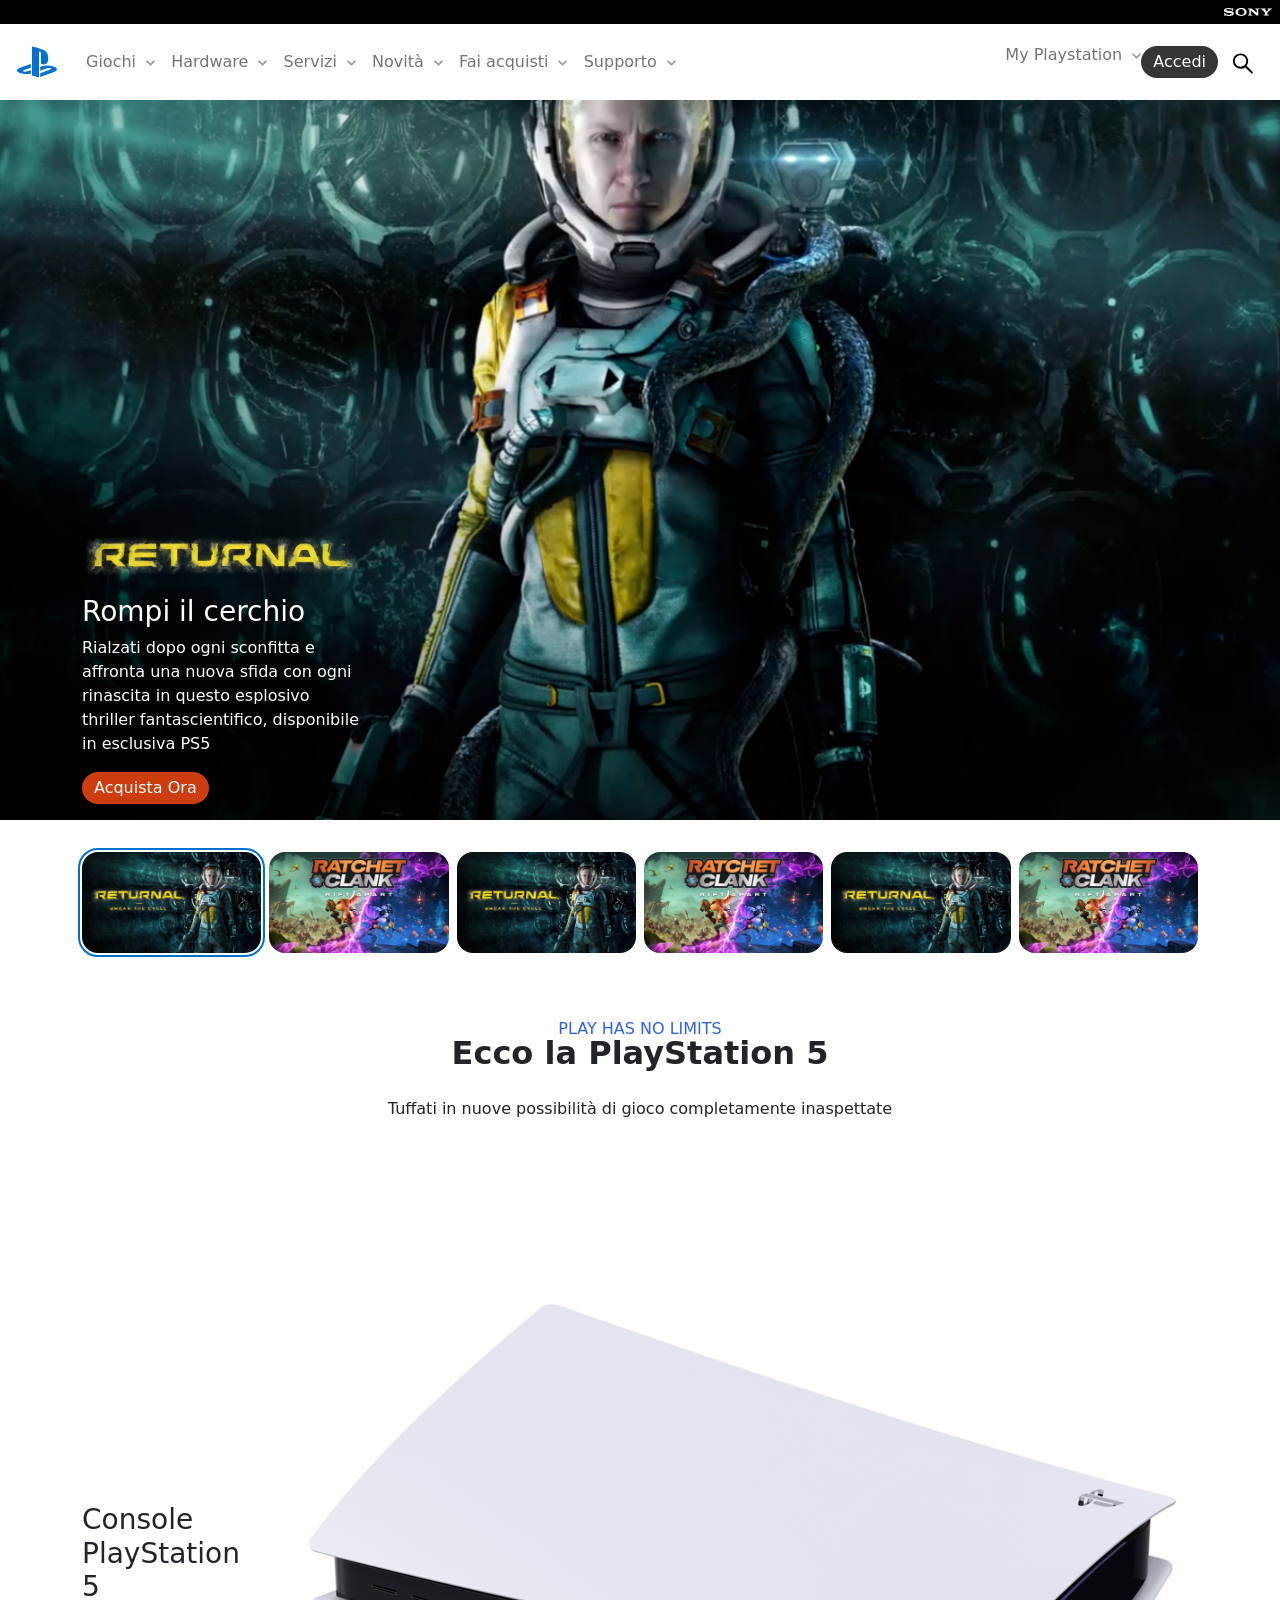
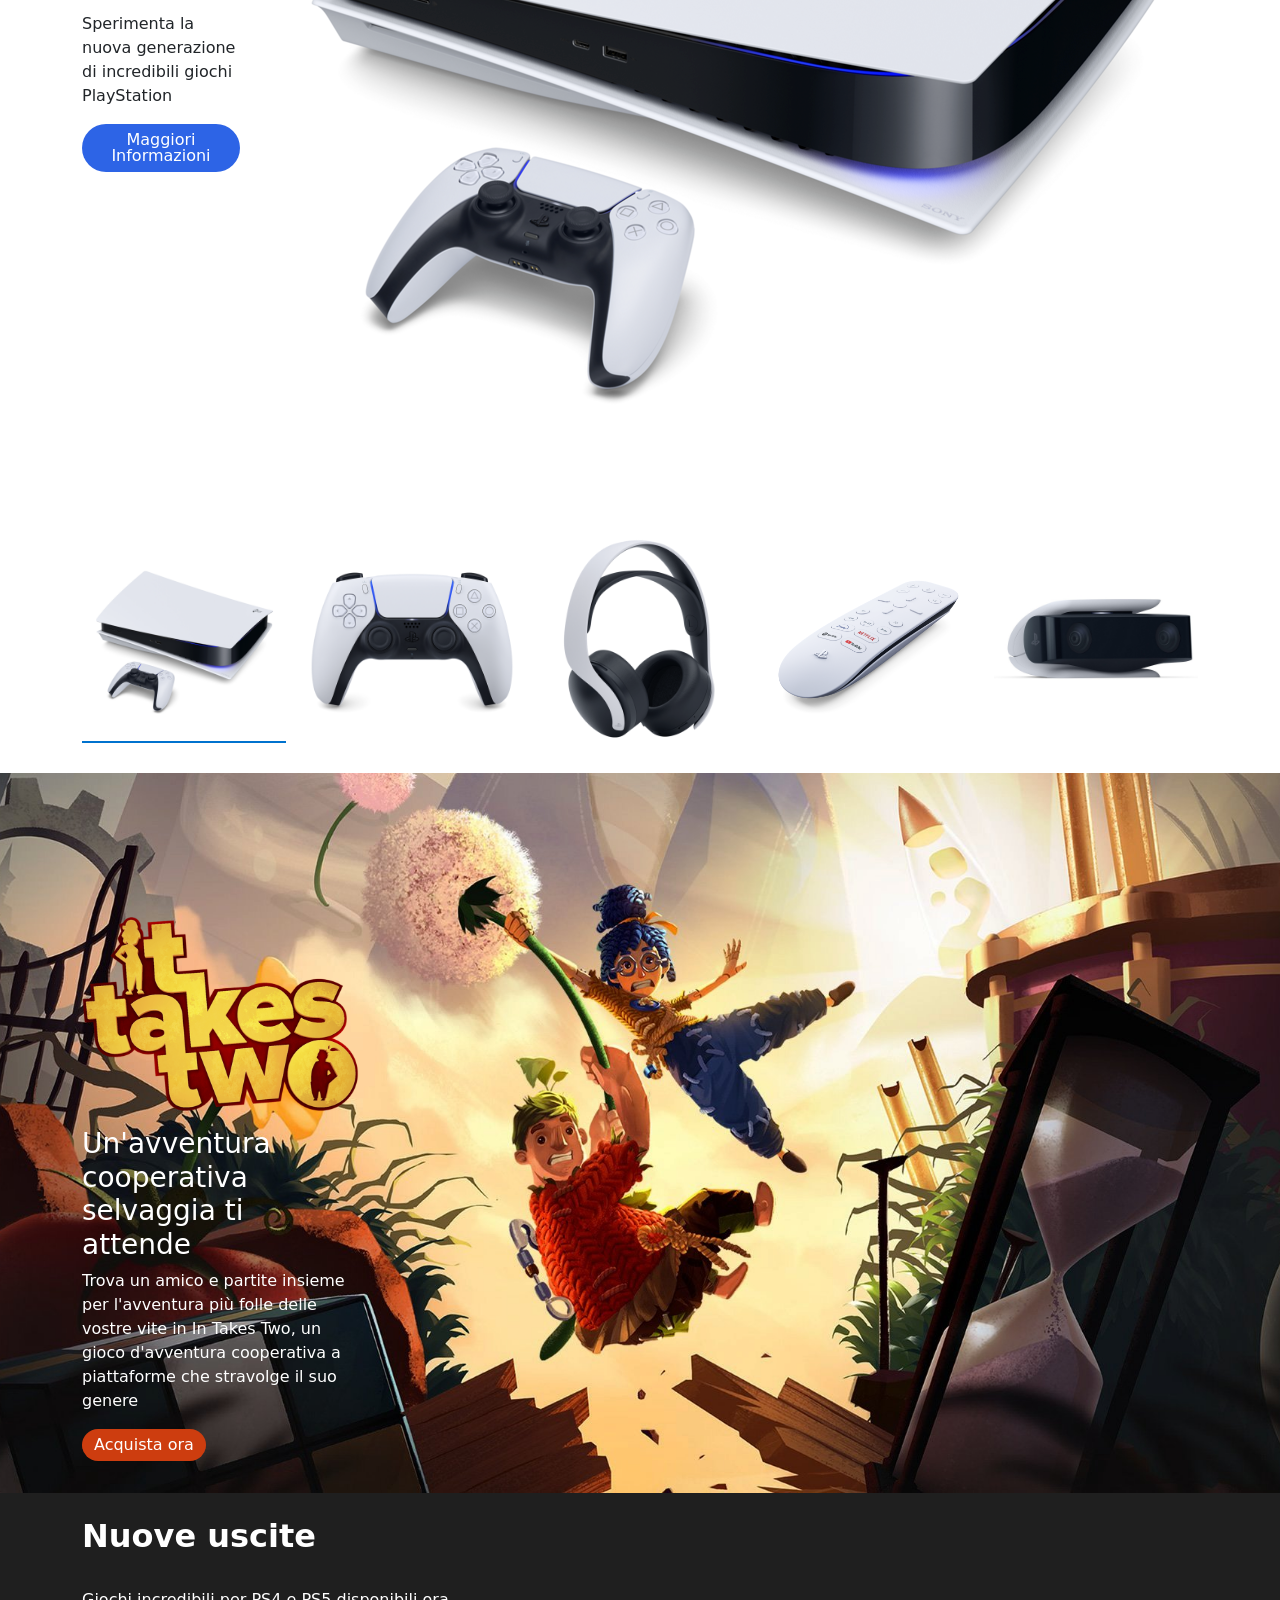
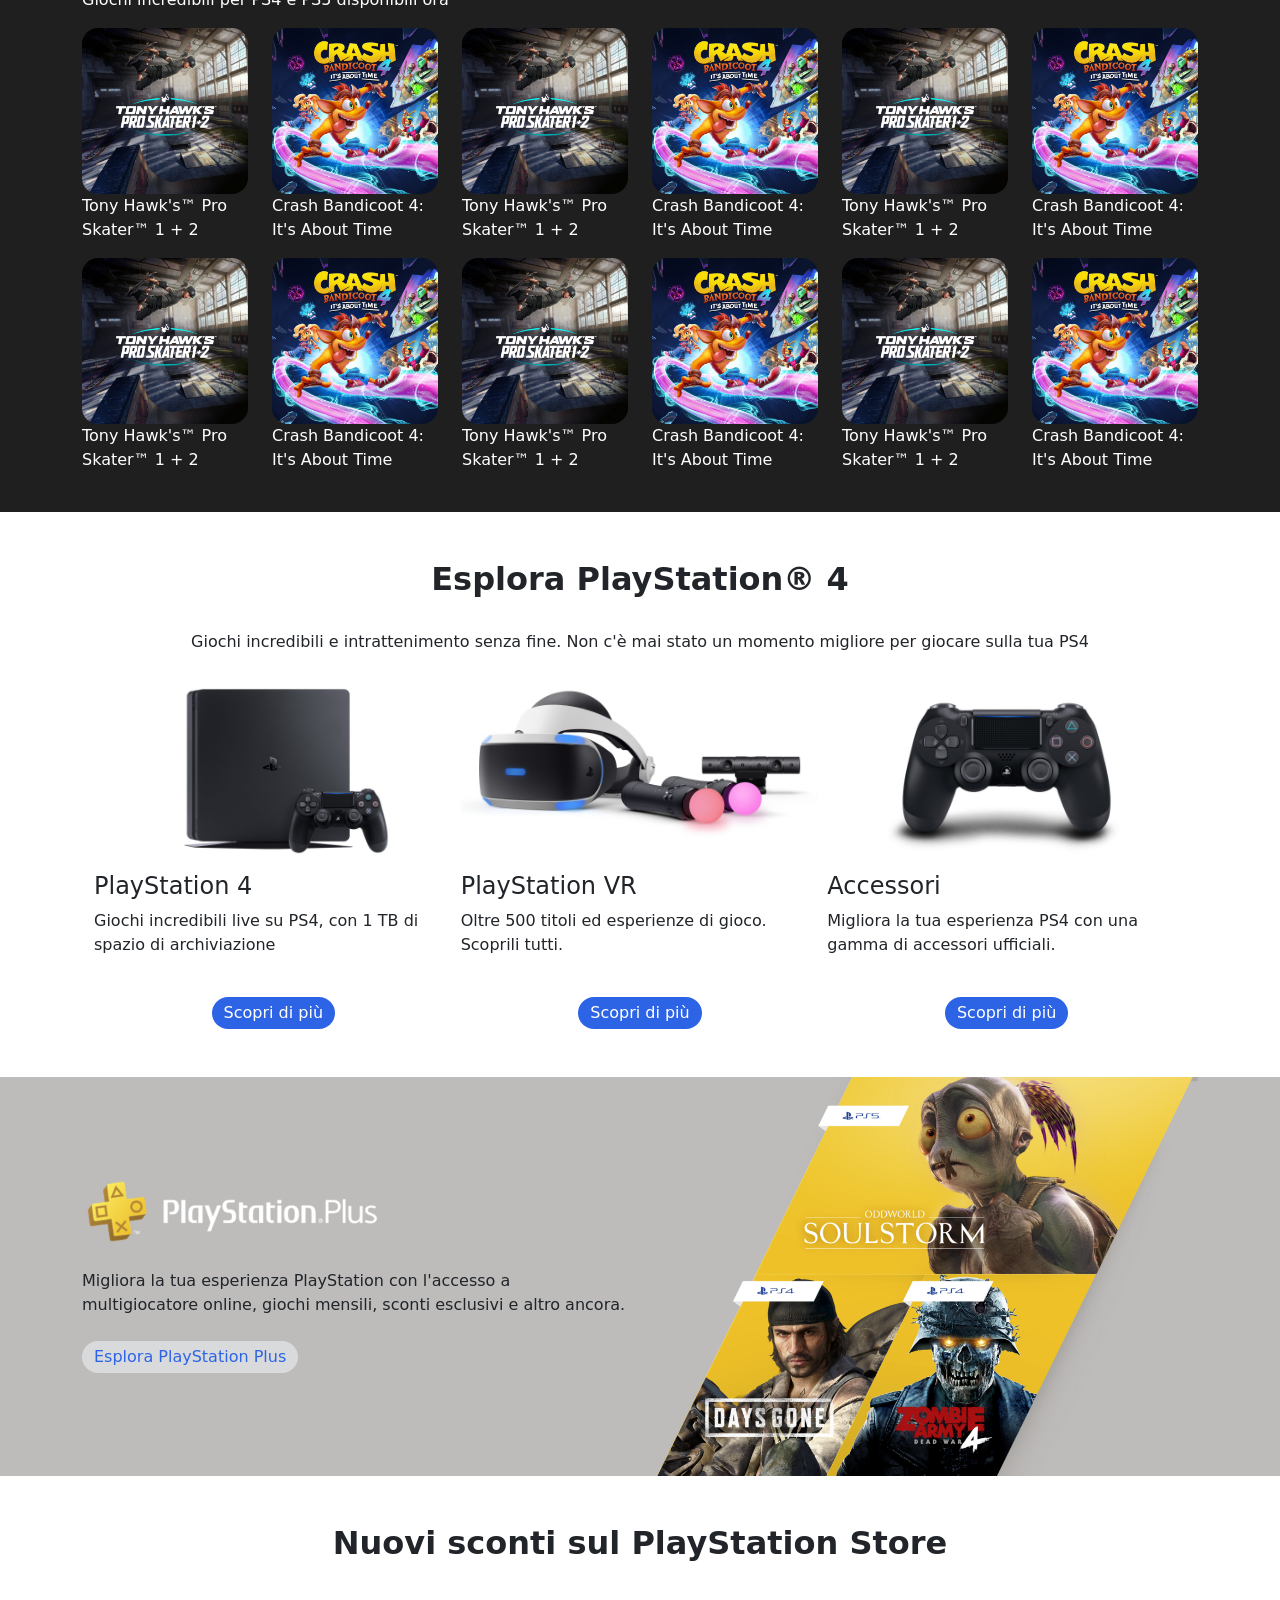
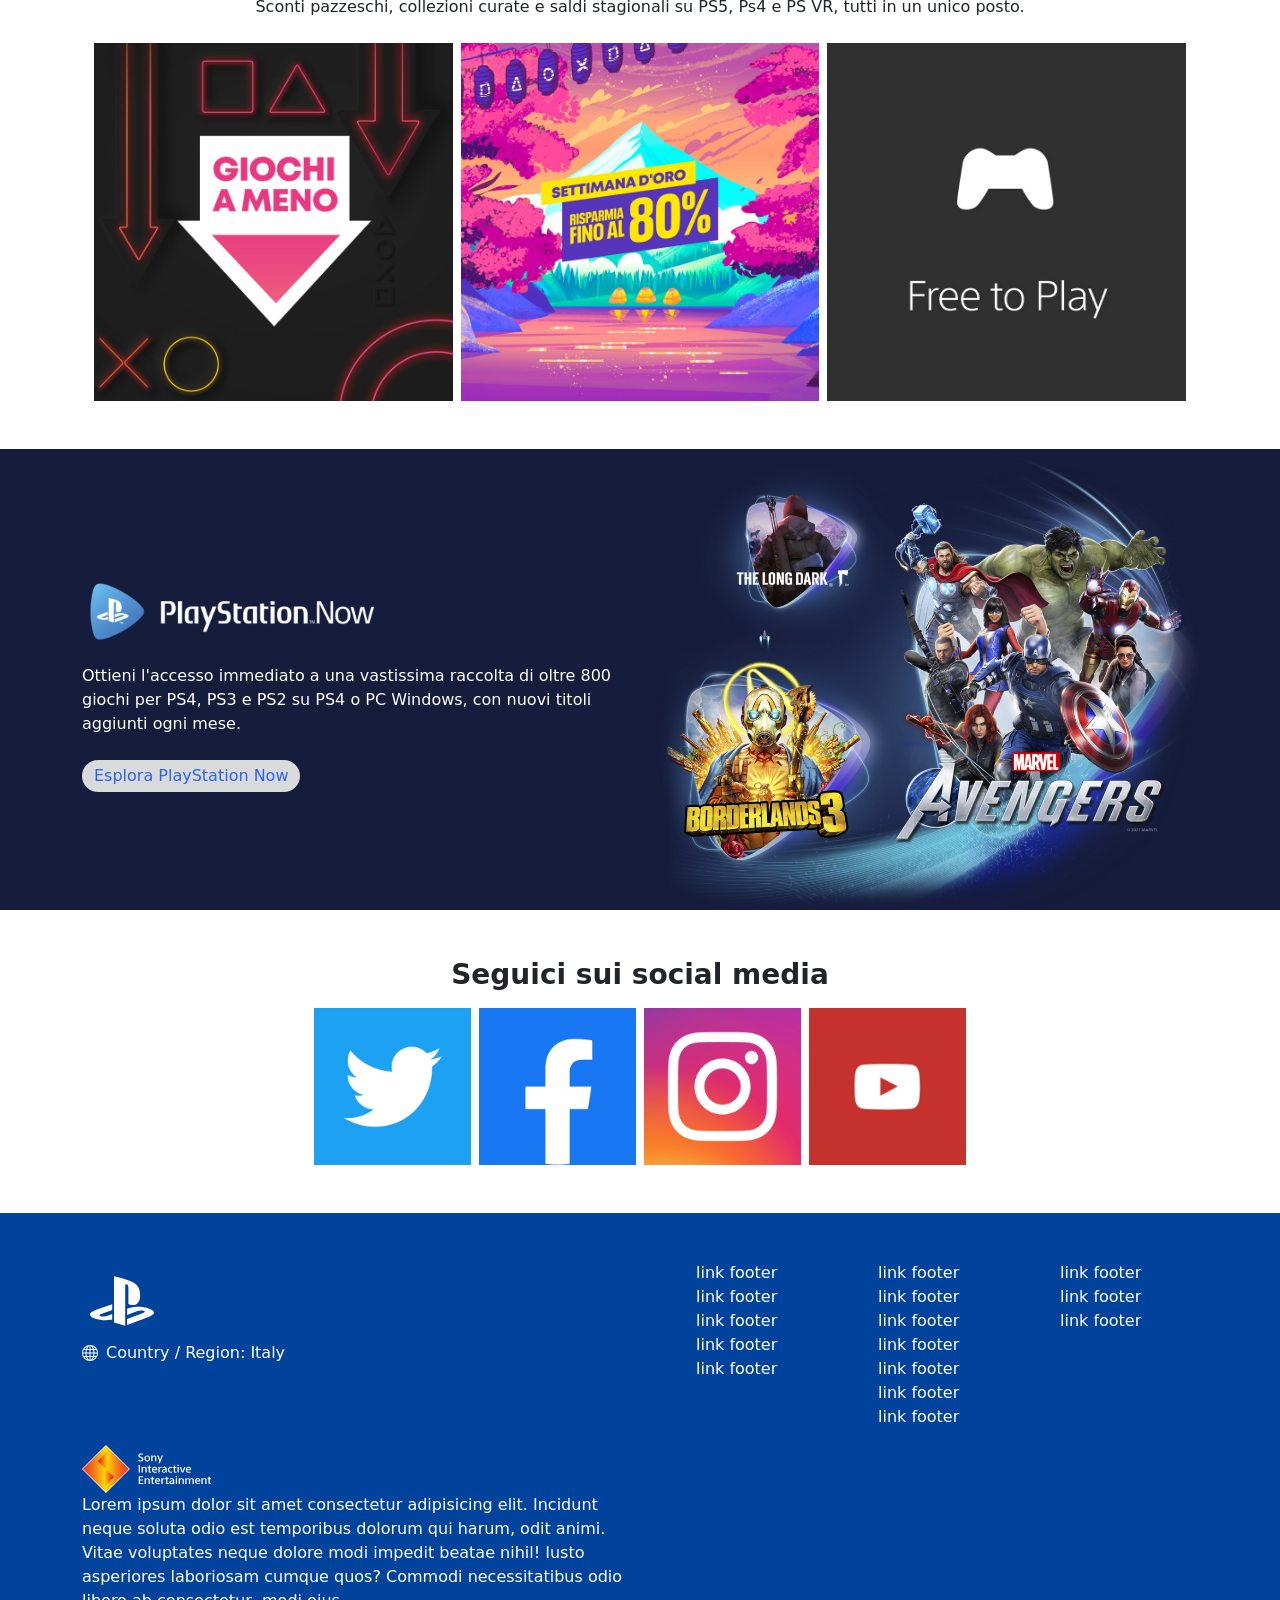
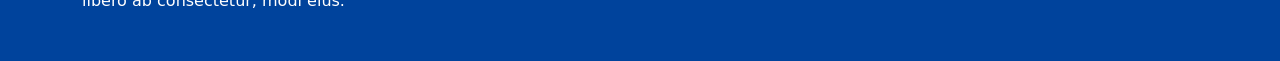
==== commit 5f472db8: "fixed banner section" ====
--- a/index.html
+++ b/index.html
@@ -476,7 +476,9 @@
                 Giochi incredibili live su PS4, con 1 TB di spazio di
                 archiviazione
               </p>
-              <button class="btn btn-pill btn--blue">Scopri di più</button>
+              <button class="btn btn-pill btn--blue align-self-center">
+                Scopri di più
+              </button>
             </div>
           </div>
 
@@ -485,7 +487,9 @@
               <img src="./img/double11-202010-tw-psvr.jpg" alt="VR" />
               <h4>PlayStation VR</h4>
               <p>Oltre 500 titoli ed esperienze di gioco. Scoprili tutti.</p>
-              <button class="btn btn-pill btn--blue">Scopri di più</button>
+              <button class="btn btn-pill btn--blue align-self-center">
+                Scopri di più
+              </button>
             </div>
           </div>
 
@@ -497,7 +501,9 @@
                 Migliora la tua esperienza PS4 con una gamma di accessori
                 ufficiali.
               </p>
-              <button class="btn btn-pill btn--blue">Scopri di più</button>
+              <button class="btn btn-pill btn--blue align-self-center">
+                Scopri di più
+              </button>
             </div>
           </div>
         </div>
@@ -508,7 +514,7 @@
       <div class="container">
         <div class="row">
           <div
-            class="ps-plus__description col d-flex flex-column justify-content-center"
+            class="ps-plus__description col col-12 col-md-6 d-flex flex-column justify-content-center"
           >
             <img
               class="ps-plus__logo"
@@ -526,7 +532,7 @@
           </div>
 
           <img
-            class="col"
+            class="col col-6"
             src="./img/ps-plus-april-monthly-games-featured-image-block.png"
             alt="Ps plus, giochi di aprile"
           />
@@ -571,7 +577,7 @@
       <div class="container">
         <div class="row">
           <div
-            class="ps-now__description col d-flex flex-column justify-content-center"
+            class="ps-now__description col col-12 col-md-6 d-flex flex-column justify-content-center"
           >
             <img
               class="ps-now__logo"
@@ -589,7 +595,7 @@
           </div>
 
           <img
-            class="col"
+            class="col col-6"
             src="./img/ps-now-april-featured-image-block.png"
             alt="Ps now, giochi di aprile"
           />
